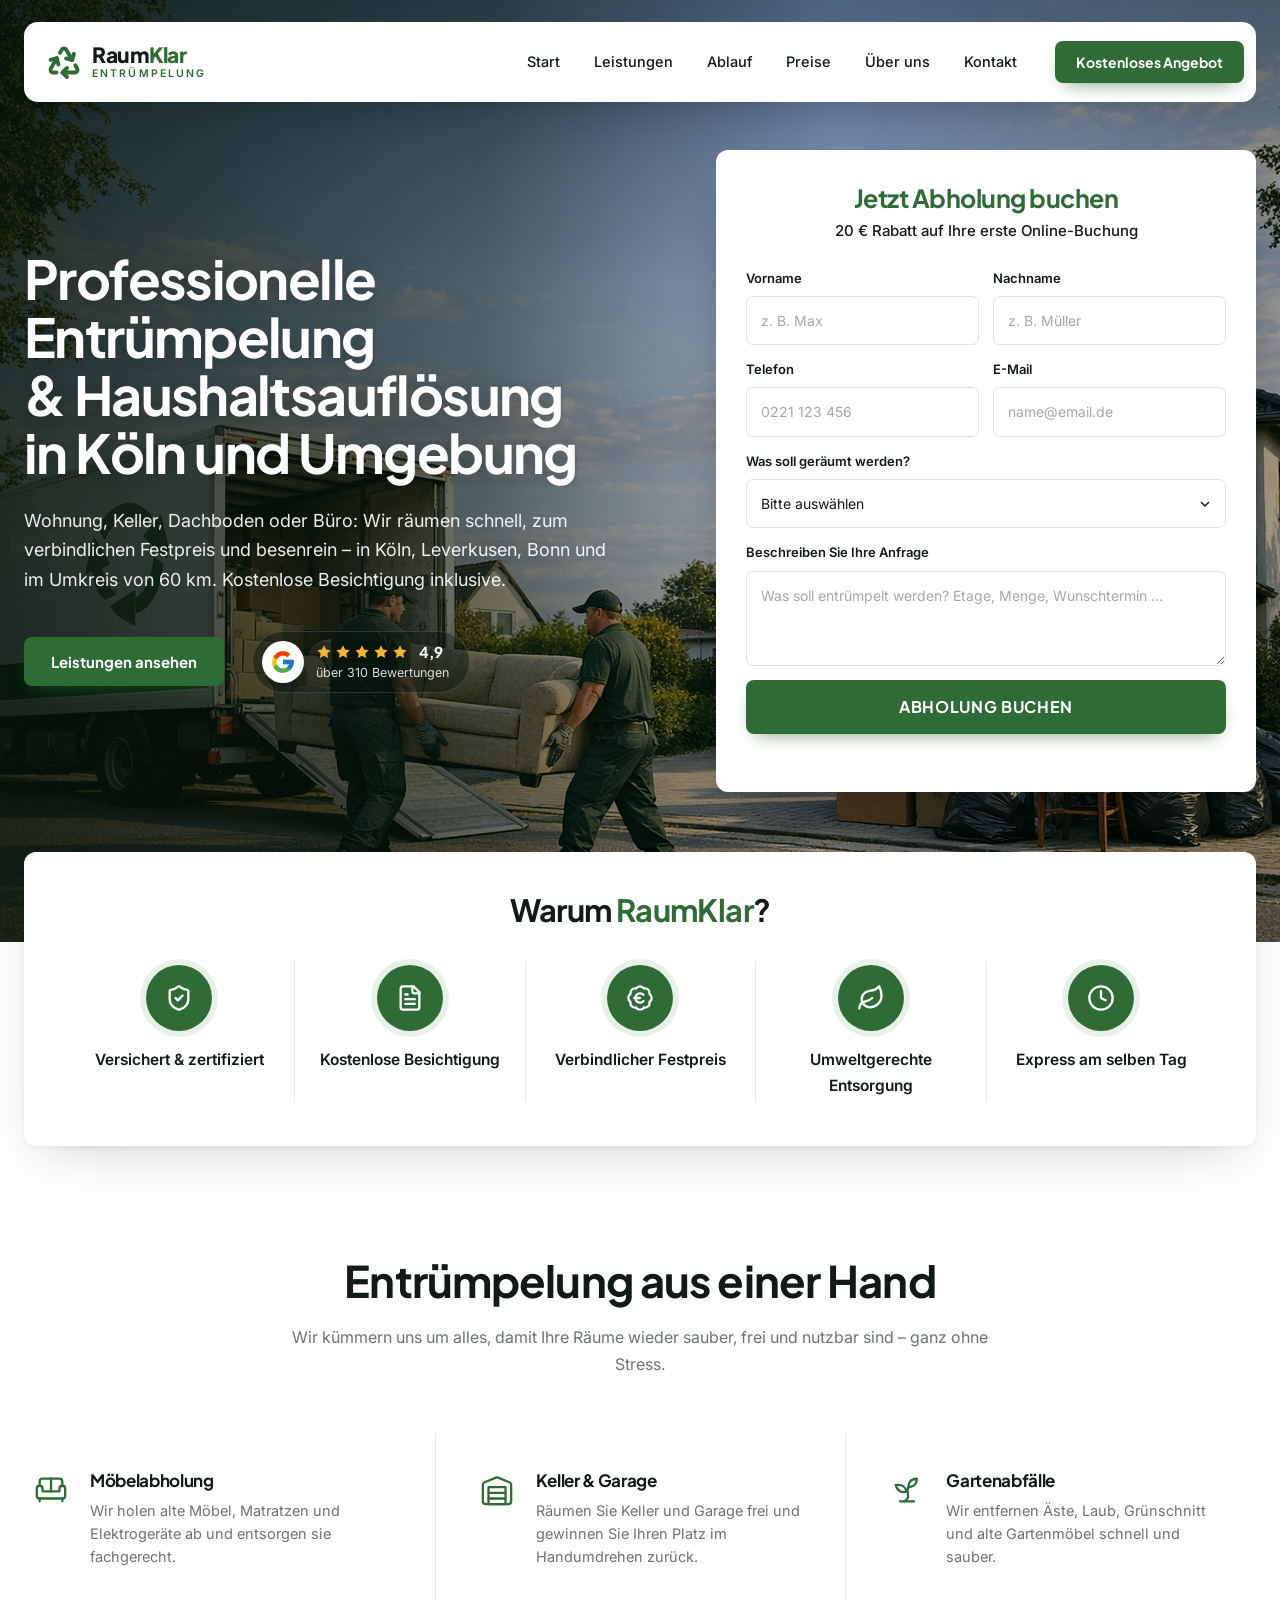
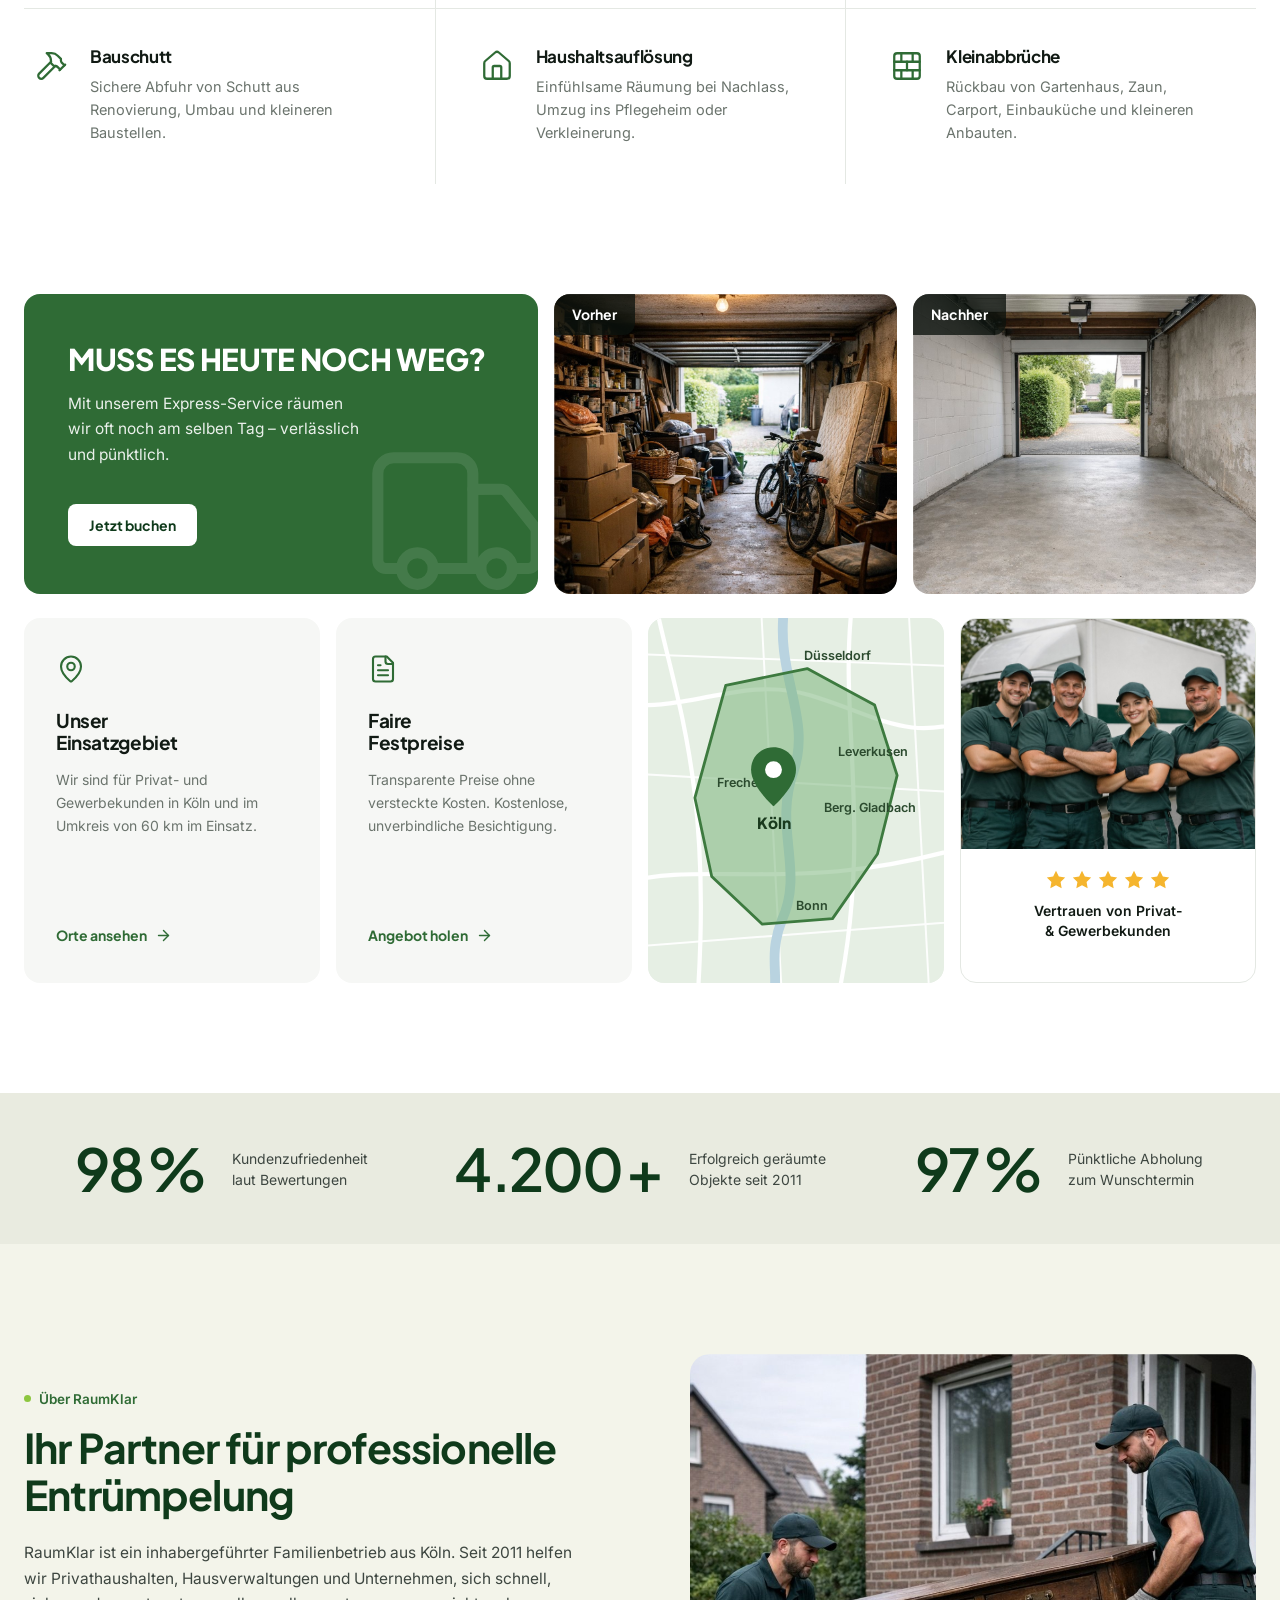
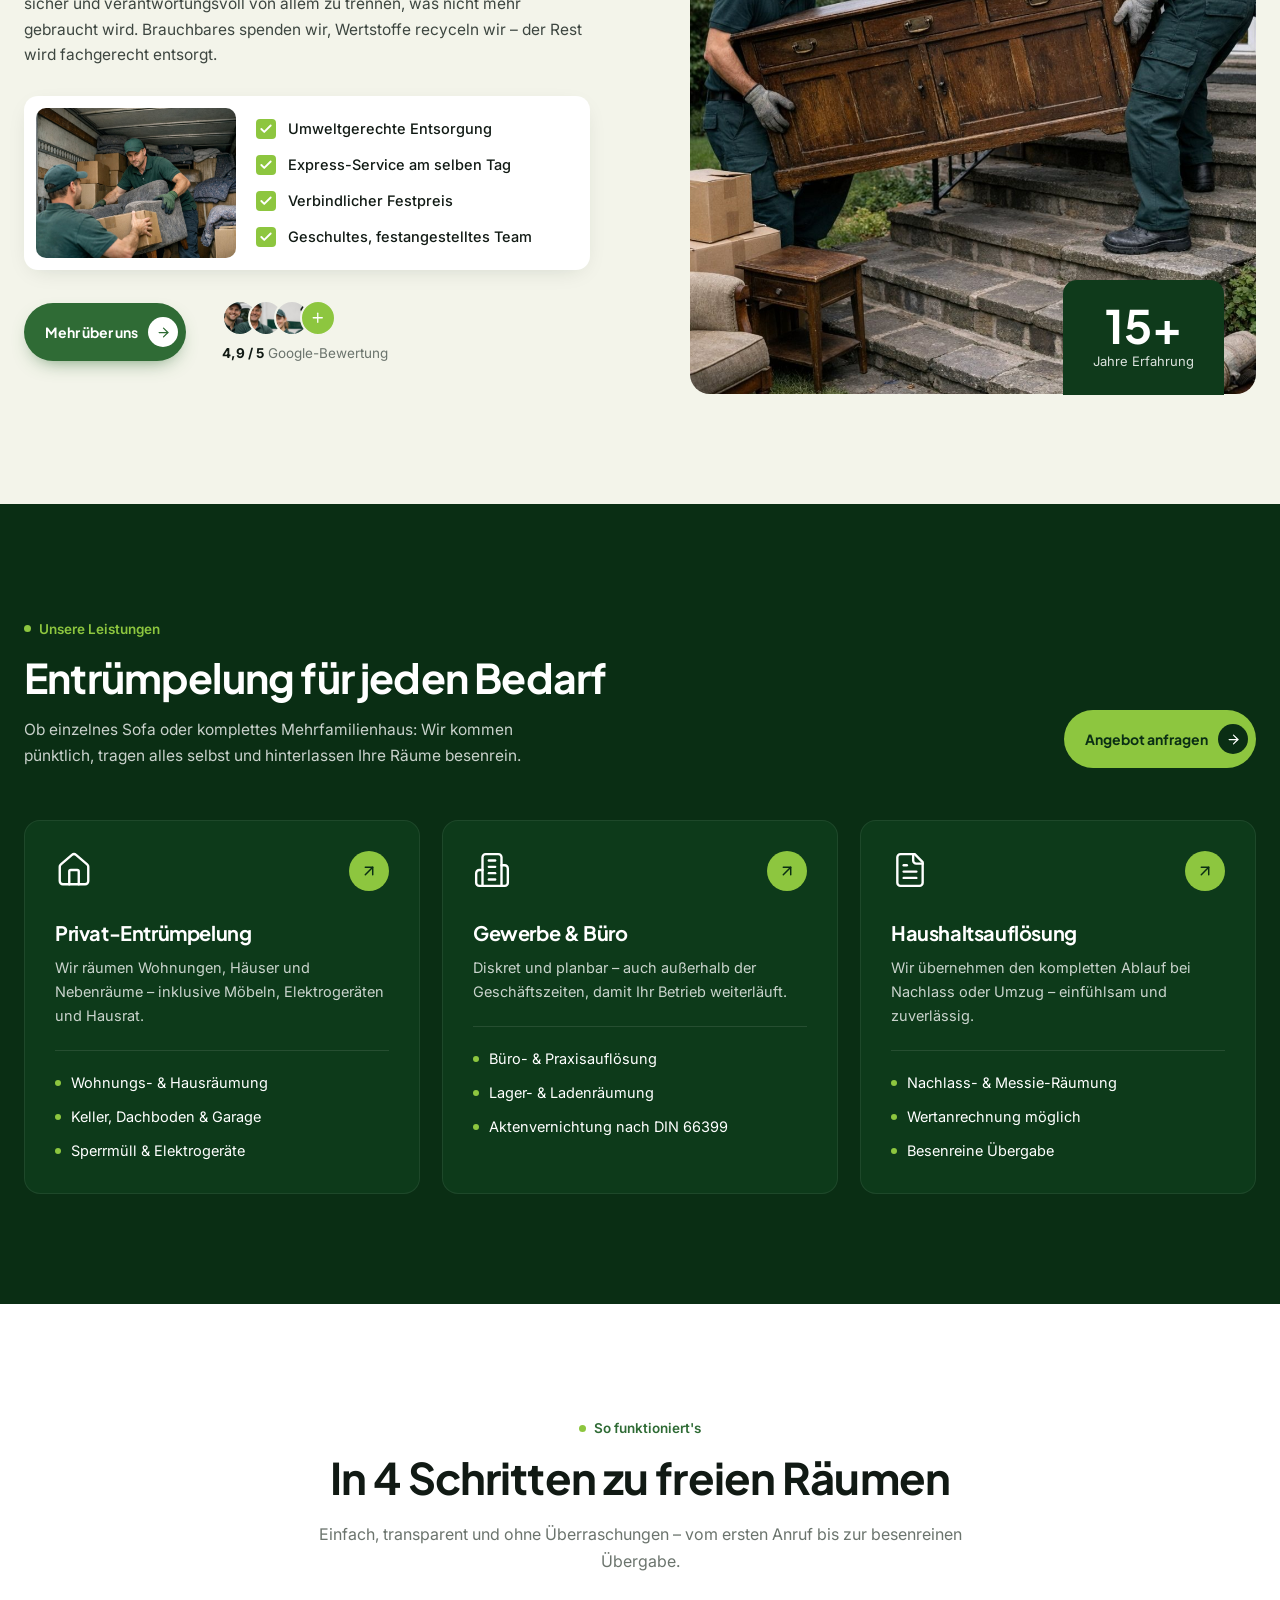
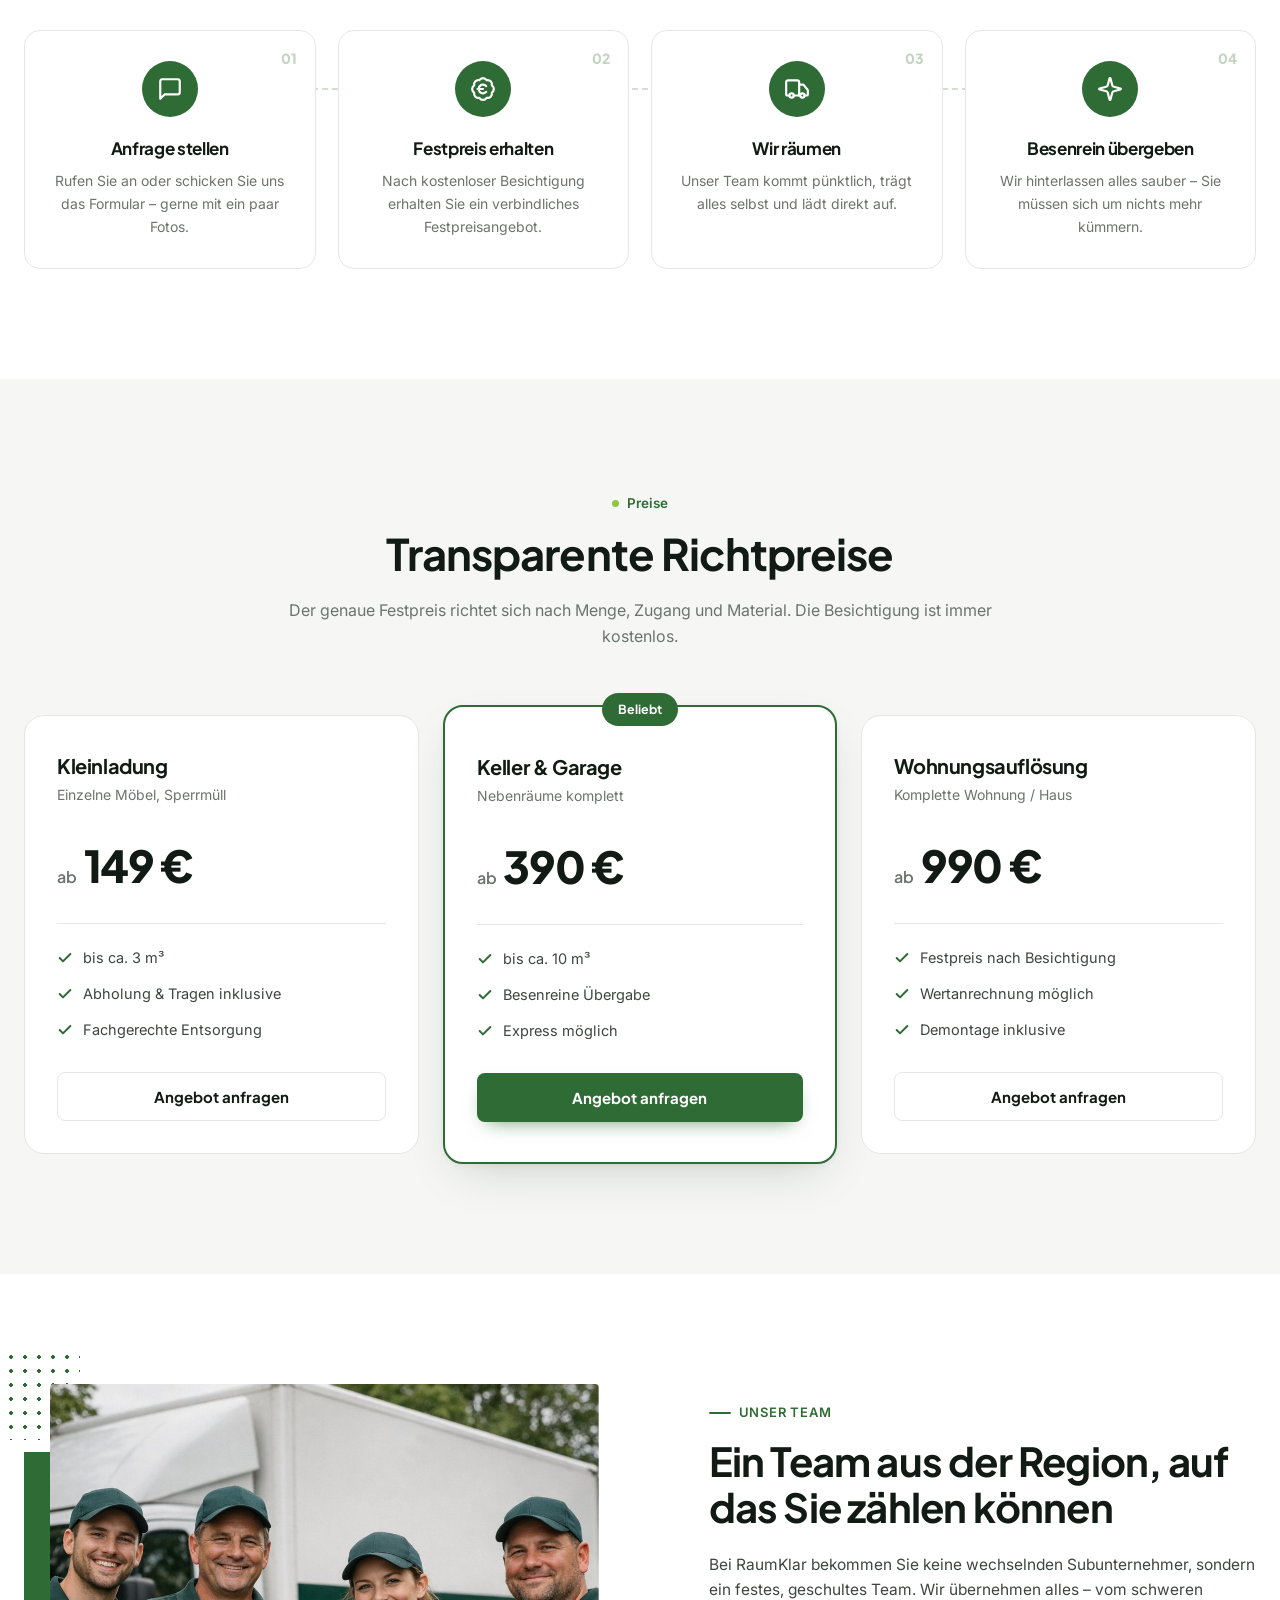
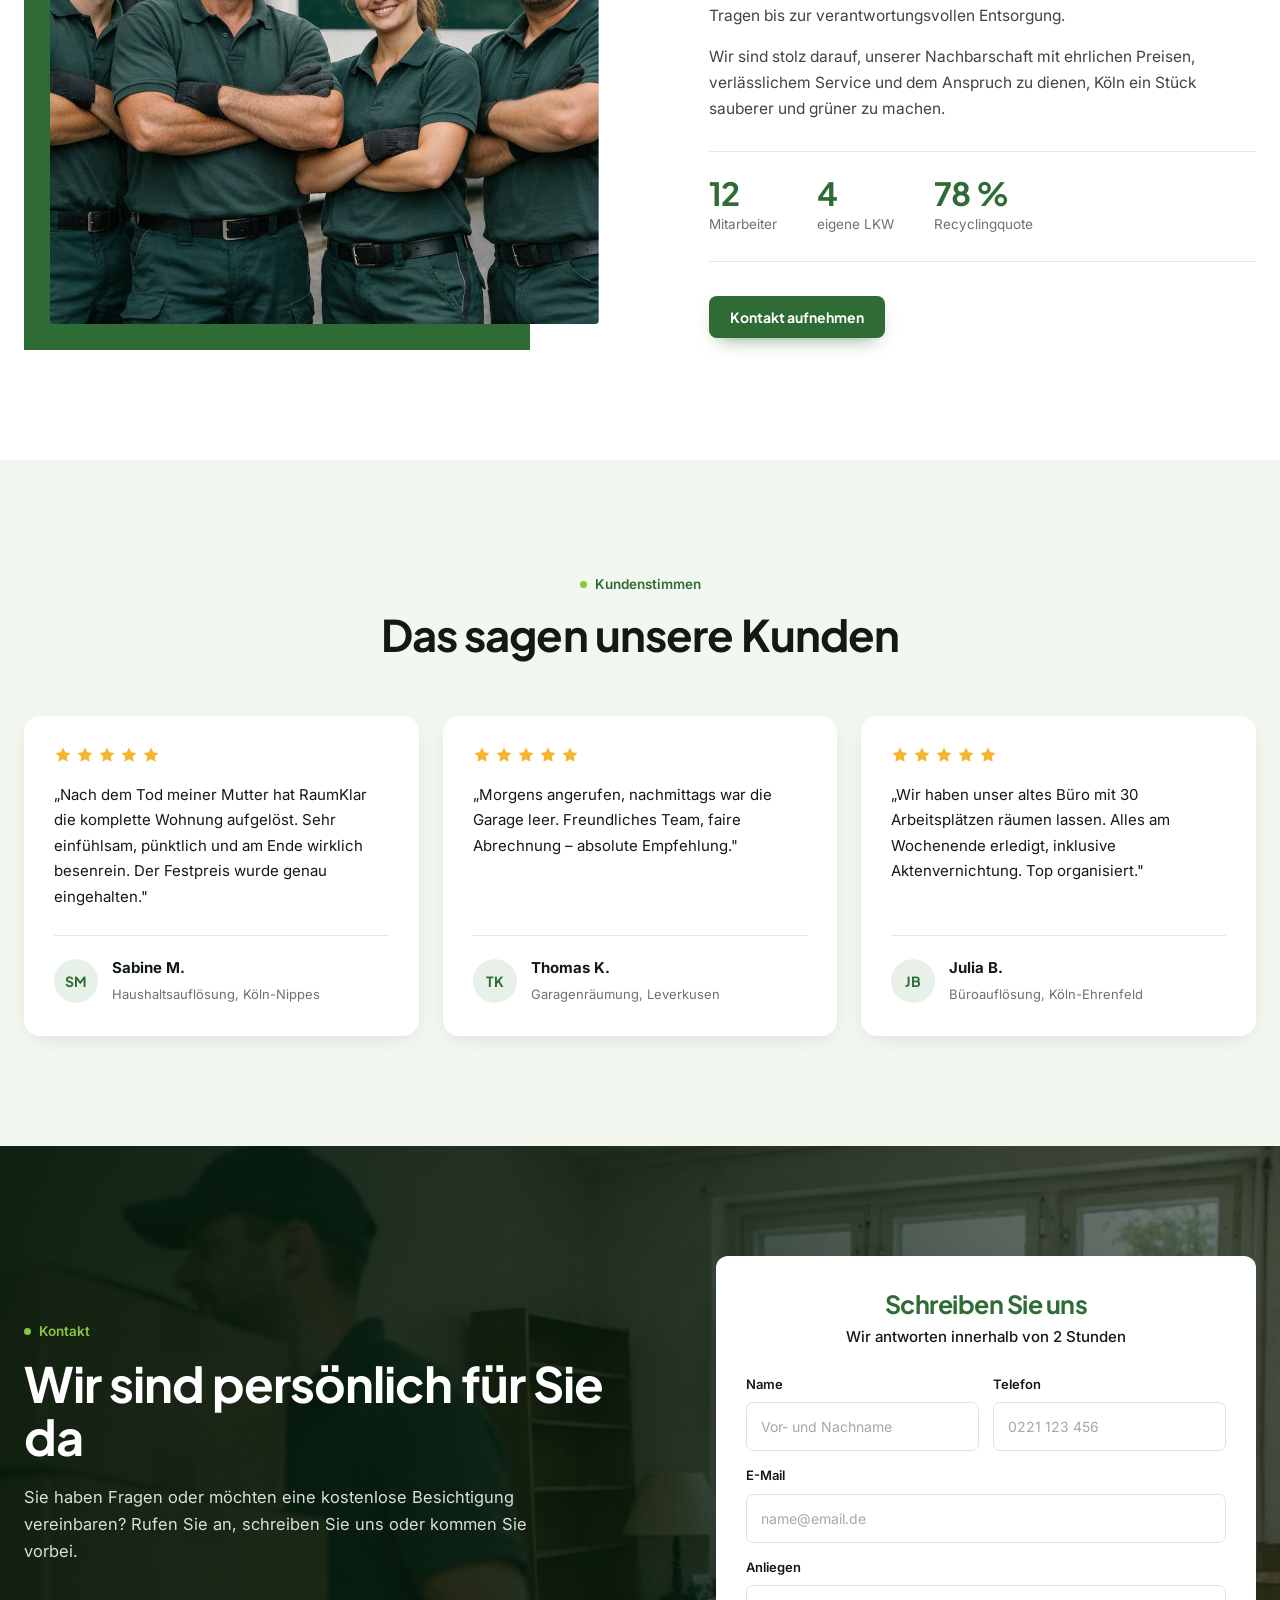
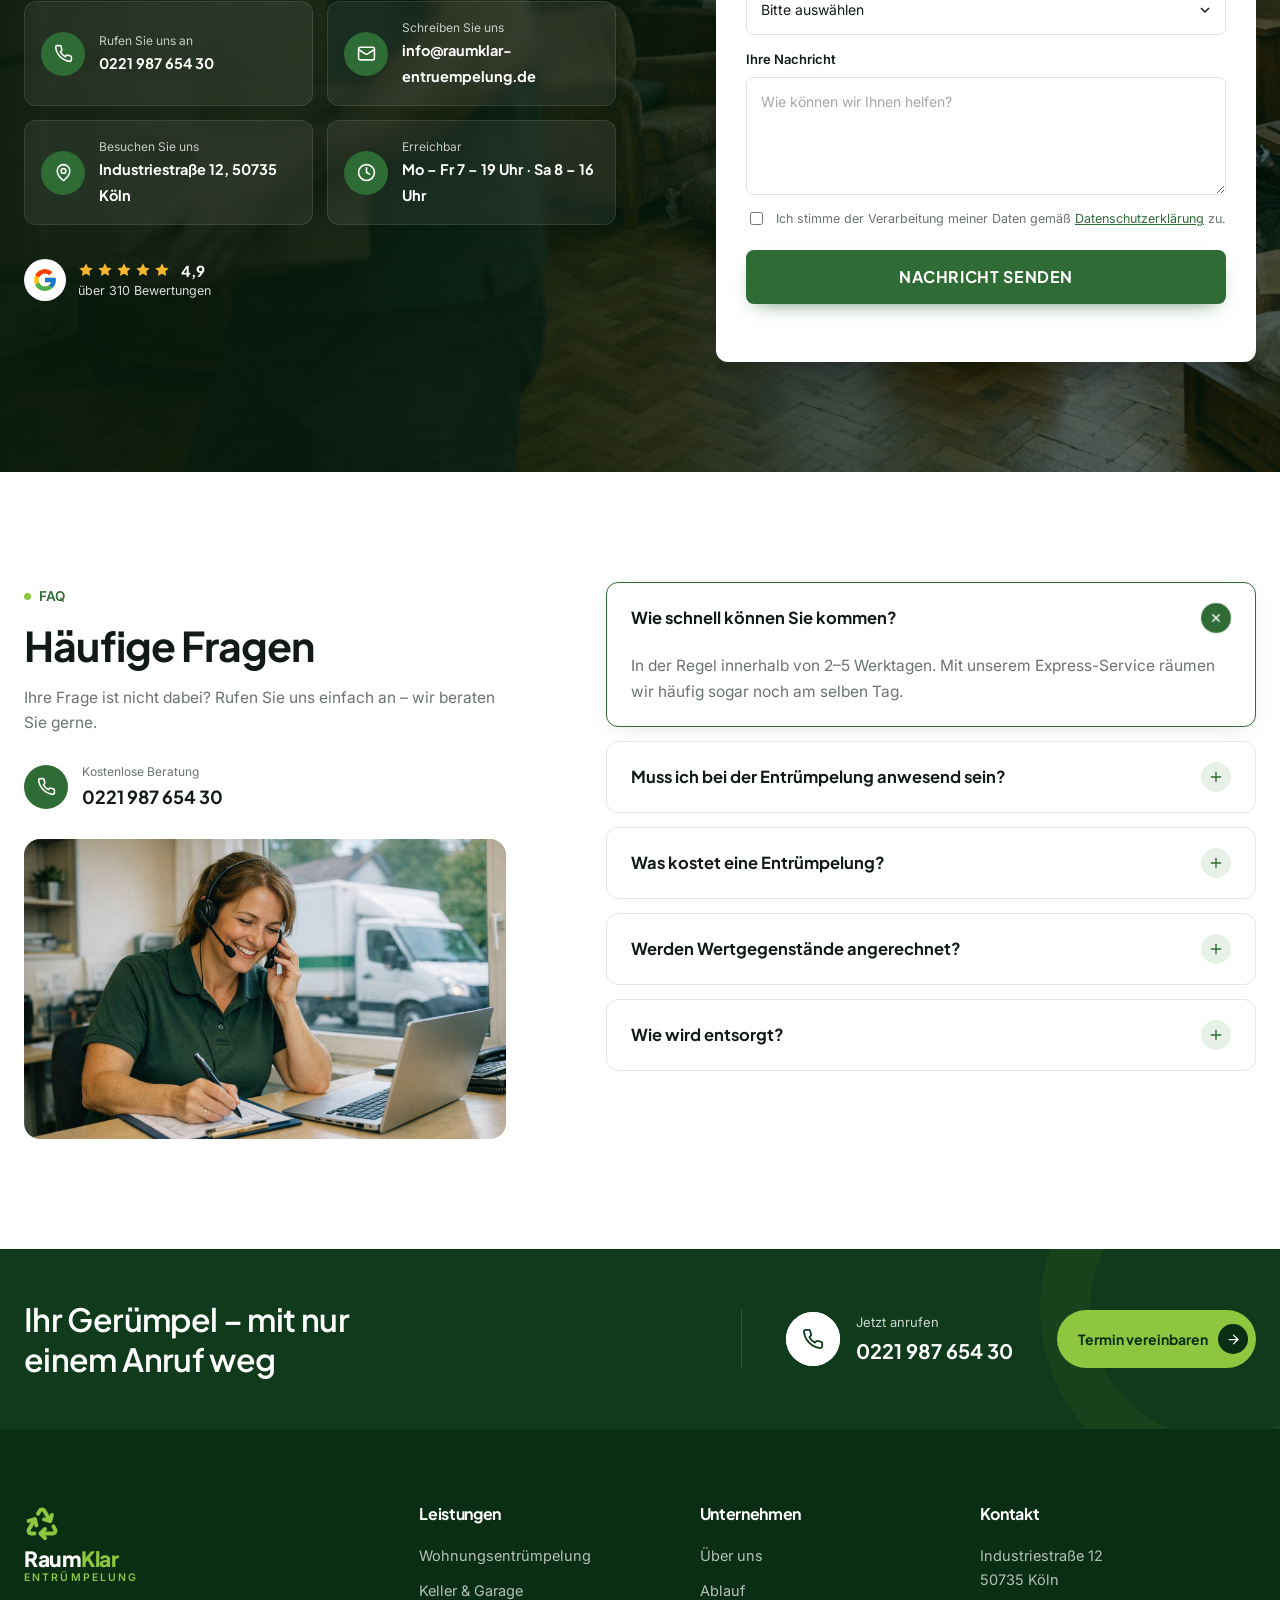
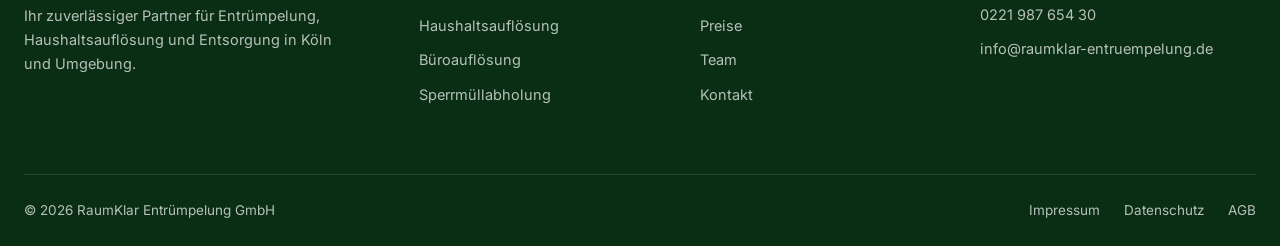
==== index.html @ 691edec4 "Add RaumKlar Entrümpelung landing page Static one-page site (HTML/CSS/JS) with hero booking form, se" ====
<!DOCTYPE html>
<html lang="de">
<head>
  <meta charset="UTF-8">
  <meta name="viewport" content="width=device-width, initial-scale=1">
  <title>Entrümpelung &amp; Haushaltsauflösung in Köln – Festpreis, Express &amp; besenrein | RaumKlar</title>
  <meta name="description" content="RaumKlar Entrümpelung: Haushaltsauflösung, Keller- und Garagenentrümpelung, Gewerbe- und Nachlassräumung in Köln und Umgebung. Festpreis, kostenlose Besichtigung, Express am selben Tag.">
  <link rel="preconnect" href="https://fonts.googleapis.com">
  <link rel="preconnect" href="https://fonts.gstatic.com" crossorigin>
  <link href="https://fonts.googleapis.com/css2?family=Plus+Jakarta+Sans:wght@500;600;700;800&family=Inter:wght@400;500;600&display=swap" rel="stylesheet">
  <link rel="stylesheet" href="assets/css/style.css">
  <link rel="icon" href="assets/img/favicon.svg" type="image/svg+xml">
</head>
<body>
<a href="#top" class="to-top" aria-label="Nach oben"><svg style="transform:rotate(-90deg)"><use href="#i-arrow"/></svg></a>

<!-- Icon-Sprite -->
<svg width="0" height="0" style="position:absolute" aria-hidden="true">
  <defs>
    <symbol id="i-arrow" viewBox="0 0 24 24"><path d="M5 12h14"/><path d="m12 5 7 7-7 7"/></symbol>
    <symbol id="i-truck" viewBox="0 0 24 24"><path d="M14 18V6a2 2 0 0 0-2-2H4a2 2 0 0 0-2 2v11a1 1 0 0 0 1 1h2"/><path d="M15 18H9"/><path d="M19 18h2a1 1 0 0 0 1-1v-3.65a1 1 0 0 0-.22-.624l-3.48-4.35A1 1 0 0 0 17.52 8H14"/><circle cx="17" cy="18" r="2"/><circle cx="7" cy="18" r="2"/></symbol>
    <symbol id="i-building" viewBox="0 0 24 24"><path d="M6 22V4a2 2 0 0 1 2-2h8a2 2 0 0 1 2 2v18Z"/><path d="M6 12H4a2 2 0 0 0-2 2v6a2 2 0 0 0 2 2h2"/><path d="M18 9h2a2 2 0 0 1 2 2v9a2 2 0 0 1-2 2h-2"/><path d="M10 6h4"/><path d="M10 10h4"/><path d="M10 14h4"/><path d="M10 18h4"/></symbol>
    <symbol id="i-leaf" viewBox="0 0 24 24"><path d="M11 20A7 7 0 0 1 9.8 6.1C15.5 5 17 4.48 19 2c1 2 2 4.18 2 8 0 5.5-4.78 10-10 10Z"/><path d="M2 21c0-3 1.85-5.36 5.08-6C9.5 14.52 12 13 13 12"/></symbol>
    <symbol id="i-sofa" viewBox="0 0 24 24"><path d="M20 9V6a2 2 0 0 0-2-2H6a2 2 0 0 0-2 2v3"/><path d="M2 16a2 2 0 0 0 2 2h16a2 2 0 0 0 2-2v-5a2 2 0 0 0-4 0v1.5a.5.5 0 0 1-.5.5h-11a.5.5 0 0 1-.5-.5V11a2 2 0 0 0-4 0z"/><path d="M4 18v2"/><path d="M20 18v2"/><path d="M12 4v9"/></symbol>
    <symbol id="i-garage" viewBox="0 0 24 24"><path d="M22 8.35V20a2 2 0 0 1-2 2H4a2 2 0 0 1-2-2V8.35A2 2 0 0 1 3.26 6.5l8-3.2a2 2 0 0 1 1.48 0l8 3.2A2 2 0 0 1 22 8.35Z"/><path d="M6 18h12"/><path d="M6 14h12"/><rect width="12" height="12" x="6" y="10"/></symbol>
    <symbol id="i-sprout" viewBox="0 0 24 24"><path d="M7 20h10"/><path d="M10 20c5.5-2.5.8-6.4 3-10"/><path d="M9.5 9.4c1.1.8 1.8 2.2 2.3 3.7-2 .4-3.5.4-4.8-.3-1.2-.6-2.3-1.9-3-4.2 2.8-.5 4.4 0 5.5.8z"/><path d="M14.1 6a7 7 0 0 0-1.1 4c1.9-.1 3.3-.6 4.3-1.4 1-1 1.6-2.3 1.7-4.6-2.7.1-4 1-4.9 2z"/></symbol>
    <symbol id="i-hammer" viewBox="0 0 24 24"><path d="m15 12-8.373 8.373a1 1 0 1 1-3-3L12 9"/><path d="m18 15 4-4"/><path d="m21.5 11.5-1.914-1.914A2 2 0 0 1 19 8.172V7l-2.26-2.26a6 6 0 0 0-4.202-1.756L9 2.96l.92.82A6.18 6.18 0 0 1 12 8.4V10l2 2h1.172a2 2 0 0 1 1.414.586L18.5 14.5"/></symbol>
    <symbol id="i-house" viewBox="0 0 24 24"><path d="M15 21v-8a1 1 0 0 0-1-1h-4a1 1 0 0 0-1 1v8"/><path d="M3 10a2 2 0 0 1 .709-1.528l7-5.999a2 2 0 0 1 2.582 0l7 5.999A2 2 0 0 1 21 10v9a2 2 0 0 1-2 2H5a2 2 0 0 1-2-2z"/></symbol>
    <symbol id="i-brick" viewBox="0 0 24 24"><rect width="18" height="18" x="3" y="3" rx="2"/><path d="M12 9v6"/><path d="M16 15v6"/><path d="M16 3v6"/><path d="M3 15h18"/><path d="M3 9h18"/><path d="M8 15v6"/><path d="M8 3v6"/></symbol>
    <symbol id="i-pin" viewBox="0 0 24 24"><path d="M20 10c0 4.993-5.539 10.193-7.399 11.799a1 1 0 0 1-1.202 0C9.539 20.193 4 14.993 4 10a8 8 0 0 1 16 0"/><circle cx="12" cy="10" r="3"/></symbol>
    <symbol id="i-file" viewBox="0 0 24 24"><path d="M15 2H6a2 2 0 0 0-2 2v16a2 2 0 0 0 2 2h12a2 2 0 0 0 2-2V7Z"/><path d="M14 2v4a2 2 0 0 0 2 2h4"/><path d="M10 9H8"/><path d="M16 13H8"/><path d="M16 17H8"/></symbol>
    <symbol id="i-check" viewBox="0 0 24 24"><path d="M20 6 9 17l-5-5"/></symbol>
    <symbol id="i-phone" viewBox="0 0 24 24"><path d="M22 16.92v3a2 2 0 0 1-2.18 2 19.79 19.79 0 0 1-8.63-3.07 19.5 19.5 0 0 1-6-6 19.79 19.79 0 0 1-3.07-8.67A2 2 0 0 1 4.11 2h3a2 2 0 0 1 2 1.72 12.84 12.84 0 0 0 .7 2.81 2 2 0 0 1-.45 2.11L8.09 9.91a16 16 0 0 0 6 6l1.27-1.27a2 2 0 0 1 2.11-.45 12.84 12.84 0 0 0 2.81.7A2 2 0 0 1 22 16.92z"/></symbol>
    <symbol id="i-mail" viewBox="0 0 24 24"><rect width="20" height="16" x="2" y="4" rx="2"/><path d="m22 7-8.97 5.7a1.94 1.94 0 0 1-2.06 0L2 7"/></symbol>
    <symbol id="i-clock" viewBox="0 0 24 24"><circle cx="12" cy="12" r="10"/><path d="M12 6v6l4 2"/></symbol>
    <symbol id="i-shield" viewBox="0 0 24 24"><path d="M20 13c0 5-3.5 7.5-7.66 8.95a1 1 0 0 1-.67-.01C7.5 20.5 4 18 4 13V6a1 1 0 0 1 1-1c2 0 4.5-1.2 6.24-2.72a1.17 1.17 0 0 1 1.52 0C14.51 3.81 17 5 19 5a1 1 0 0 1 1 1z"/><path d="m9 12 2 2 4-4"/></symbol>
    <symbol id="i-euro" viewBox="0 0 24 24"><path d="M3.85 8.62a4 4 0 0 1 4.78-4.77 4 4 0 0 1 6.74 0 4 4 0 0 1 4.78 4.78 4 4 0 0 1 0 6.74 4 4 0 0 1-4.77 4.78 4 4 0 0 1-6.75 0 4 4 0 0 1-4.78-4.77 4 4 0 0 1 0-6.76Z"/><path d="M7 12h5"/><path d="M15 9.4a4 4 0 1 0 0 5.2"/></symbol>
    <symbol id="i-calendar" viewBox="0 0 24 24"><path d="M8 2v4"/><path d="M16 2v4"/><rect width="18" height="18" x="3" y="4" rx="2"/><path d="M3 10h18"/><path d="m9 16 2 2 4-4"/></symbol>
    <symbol id="i-msg" viewBox="0 0 24 24"><path d="M21 15a2 2 0 0 1-2 2H7l-4 4V5a2 2 0 0 1 2-2h14a2 2 0 0 1 2 2z"/></symbol>
    <symbol id="i-sparkle" viewBox="0 0 24 24"><path d="M9.937 15.5A2 2 0 0 0 8.5 14.063l-6.135-1.582a.5.5 0 0 1 0-.962L8.5 9.936A2 2 0 0 0 9.937 8.5l1.582-6.135a.5.5 0 0 1 .963 0L14.063 8.5A2 2 0 0 0 15.5 9.937l6.135 1.581a.5.5 0 0 1 0 .964L15.5 14.063a2 2 0 0 0-1.437 1.437l-1.582 6.135a.5.5 0 0 1-.963 0z"/></symbol>
    <symbol id="i-recycle" viewBox="0 0 24 24"><path d="M7 19H4.815a1.83 1.83 0 0 1-1.57-.881 1.785 1.785 0 0 1-.004-1.784L7.196 9.5"/><path d="M11 19h8.203a1.83 1.83 0 0 0 1.556-.89 1.784 1.784 0 0 0 0-1.775l-1.226-2.12"/><path d="m14 16-3 3 3 3"/><path d="M8.293 13.596 7.196 9.5 3.1 10.598"/><path d="m9.344 5.811 1.093-1.892A1.83 1.83 0 0 1 11.985 3a1.784 1.784 0 0 1 1.546.888l3.943 6.843"/><path d="m13.378 9.633 4.096 1.098 1.097-4.096"/></symbol>
    <symbol id="i-star" viewBox="0 0 24 24"><polygon points="12 2 15.09 8.26 22 9.27 17 14.14 18.18 21.02 12 17.77 5.82 21.02 7 14.14 2 9.27 8.91 8.26 12 2"/></symbol>
    <symbol id="i-plus" viewBox="0 0 24 24"><path d="M5 12h14"/><path d="M12 5v14"/></symbol>
    <symbol id="i-menu" viewBox="0 0 24 24"><path d="M4 7h16"/><path d="M4 12h16"/><path d="M4 17h16"/></symbol>
    <symbol id="i-quote" viewBox="0 0 24 24"><path d="M3 21c3 0 7-1 7-8V5c0-1.25-.756-2.017-2-2H4c-1.25 0-2 .75-2 1.972V11c0 1.25.75 2 2 2 1 0 1 0 1 1v1c0 1-1 2-2 2s-1 .008-1 1.031V20c0 1 0 1 1 1z"/><path d="M15 21c3 0 7-1 7-8V5c0-1.25-.757-2.017-2-2h-4c-1.25 0-2 .75-2 1.972V11c0 1.25.75 2 2 2h.75c0 2.25.25 4-2.75 4v3c0 1 0 1 1 1z"/></symbol>
  </defs>
</svg>

<!-- ============ HEADER ============ -->
<header class="site-header" id="top">
  <div class="nav-shell">
    <a href="#top" class="logo" aria-label="RaumKlar Entrümpelung – Startseite">
      <svg class="logo-mark"><use href="#i-recycle"/></svg>
      <span class="logo-text"><strong>Raum<em>Klar</em></strong><small>Entrümpelung</small></span>
    </a>
    <nav class="main-nav" aria-label="Hauptnavigation">
      <a href="#top" class="active">Start</a>
      <a href="#leistungen">Leistungen</a>
      <a href="#ablauf">Ablauf</a>
      <a href="#preise">Preise</a>
      <a href="#ueber-uns">Über uns</a>
      <a href="#kontakt">Kontakt</a>
      <a href="#buchung" class="btn btn-primary nav-mobile-cta">Kostenloses Angebot</a>
    </nav>
    <a href="#buchung" class="btn btn-primary btn-sm nav-cta">Kostenloses Angebot</a>
    <button class="nav-toggle" aria-label="Menü öffnen" aria-expanded="false"><svg><use href="#i-menu"/></svg></button>
  </div>
</header>

<main>
<!-- ============ HERO ============ -->
<section class="hero">
  <div class="hero-bg" role="img" aria-label="Mitarbeiter tragen ein Sofa in den LKW"></div>
  <div class="container hero-grid">
    <div class="hero-content">
      <h1>Professionelle Entrümpelung<br>&amp; Haushaltsauflösung<br>in Köln und Umgebung</h1>
      <p>Wohnung, Keller, Dachboden oder Büro: Wir räumen schnell, zum verbindlichen Festpreis und besenrein – in Köln, Leverkusen, Bonn und im Umkreis von 60&nbsp;km. Kostenlose Besichtigung inklusive.</p>
      <div class="hero-actions">
        <a href="#leistungen" class="btn btn-primary">Leistungen ansehen</a>
        <div class="g-rating">
          <span class="g-logo" aria-hidden="true"><svg viewBox="0 0 48 48"><path fill="#FFC107" d="M43.6 20.1H42V20H24v8h11.3C33.7 32.7 29.2 36 24 36c-6.6 0-12-5.4-12-12s5.4-12 12-12c3.1 0 5.8 1.2 7.9 3.1l5.7-5.7C34 6.1 29.3 4 24 4 13 4 4 13 4 24s9 20 20 20 20-9 20-20c0-1.3-.1-2.6-.4-3.9z"/><path fill="#FF3D00" d="m6.3 14.7 6.6 4.8C14.7 15.1 19 12 24 12c3.1 0 5.8 1.2 7.9 3.1l5.7-5.7C34 6.1 29.3 4 24 4 16.3 4 9.7 8.3 6.3 14.7z"/><path fill="#4CAF50" d="M24 44c5.2 0 9.9-2 13.4-5.2l-6.2-5.2C29.2 35.1 26.7 36 24 36c-5.2 0-9.6-3.3-11.3-8l-6.5 5C9.5 39.6 16.2 44 24 44z"/><path fill="#1976D2" d="M43.6 20.1H42V20H24v8h11.3c-.8 2.2-2.2 4.2-4.1 5.6l6.2 5.2C37 39.2 44 34 44 24c0-1.3-.1-2.6-.4-3.9z"/></svg></span>
          <div><div class="stars sm"><svg><use href="#i-star"/></svg><svg><use href="#i-star"/></svg><svg><use href="#i-star"/></svg><svg><use href="#i-star"/></svg><svg><use href="#i-star"/></svg><b>4,9</b></div><small>über 310 Bewertungen</small></div>
        </div>
      </div>
    </div>

    <form class="booking" id="buchung" novalidate>
      <h3>Jetzt Abholung buchen</h3>
      <p class="booking-sub">20 € Rabatt auf Ihre erste Online-Buchung</p>
      <div class="f-row">
        <label>Vorname<input type="text" name="vorname" placeholder="z. B. Max" required></label>
        <label>Nachname<input type="text" name="nachname" placeholder="z. B. Müller" required></label>
      </div>
      <div class="f-row">
        <label>Telefon<input type="tel" name="telefon" placeholder="0221 123 456" required></label>
        <label>E-Mail<input type="email" name="email" placeholder="name@email.de" required></label>
      </div>
      <label>Was soll geräumt werden?
        <select name="art" required>
          <option value="" disabled selected>Bitte auswählen</option>
          <option>Wohnung / Haus</option>
          <option>Keller / Dachboden</option>
          <option>Garage / Garten</option>
          <option>Haushaltsauflösung / Nachlass</option>
          <option>Büro / Gewerbe</option>
          <option>Einzelne Möbel / Sperrmüll</option>
        </select>
      </label>
      <label>Beschreiben Sie Ihre Anfrage<textarea name="nachricht" rows="3" placeholder="Was soll entrümpelt werden? Etage, Menge, Wunschtermin …"></textarea></label>
      <button type="submit" class="btn btn-primary btn-block btn-lg">Abholung buchen</button>
      <p class="form-msg" role="status" aria-live="polite"></p>
    </form>
  </div>
</section>

<!-- Warum RaumKlar -->
<section class="why-wrap">
  <div class="container">
    <div class="why">
      <h2>Warum <span>RaumKlar</span>?</h2>
      <div class="why-grid">
        <div class="why-item"><span class="why-icon"><svg><use href="#i-shield"/></svg></span><p>Versichert &amp; zertifiziert</p></div>
        <div class="why-item"><span class="why-icon"><svg><use href="#i-file"/></svg></span><p>Kostenlose Besichtigung</p></div>
        <div class="why-item"><span class="why-icon"><svg><use href="#i-euro"/></svg></span><p>Verbindlicher Festpreis</p></div>
        <div class="why-item"><span class="why-icon"><svg><use href="#i-leaf"/></svg></span><p>Umweltgerechte Entsorgung</p></div>
        <div class="why-item"><span class="why-icon"><svg><use href="#i-clock"/></svg></span><p>Express am selben Tag</p></div>
      </div>
    </div>
  </div>
</section>

<!-- ============ LÖSUNGEN ============ -->
<section class="section solutions" id="leistungen">
  <div class="container narrow">
    <div class="section-head center reveal">
      <h2>Entrümpelung aus einer Hand</h2>
      <p>Wir kümmern uns um alles, damit Ihre Räume wieder sauber, frei und nutzbar sind – ganz ohne Stress.</p>
    </div>
    <div class="sol-grid">
      <div class="sol reveal"><svg class="sol-icon"><use href="#i-sofa"/></svg><div><h4>Möbelabholung</h4><p>Wir holen alte Möbel, Matratzen und Elektrogeräte ab und entsorgen sie fachgerecht.</p></div></div>
      <div class="sol reveal"><svg class="sol-icon"><use href="#i-garage"/></svg><div><h4>Keller &amp; Garage</h4><p>Räumen Sie Keller und Garage frei und gewinnen Sie Ihren Platz im Handumdrehen zurück.</p></div></div>
      <div class="sol reveal"><svg class="sol-icon"><use href="#i-sprout"/></svg><div><h4>Gartenabfälle</h4><p>Wir entfernen Äste, Laub, Grünschnitt und alte Gartenmöbel schnell und sauber.</p></div></div>
      <div class="sol reveal"><svg class="sol-icon"><use href="#i-hammer"/></svg><div><h4>Bauschutt</h4><p>Sichere Abfuhr von Schutt aus Renovierung, Umbau und kleineren Baustellen.</p></div></div>
      <div class="sol reveal"><svg class="sol-icon"><use href="#i-house"/></svg><div><h4>Haushaltsauflösung</h4><p>Einfühlsame Räumung bei Nachlass, Umzug ins Pflegeheim oder Verkleinerung.</p></div></div>
      <div class="sol reveal"><svg class="sol-icon"><use href="#i-brick"/></svg><div><h4>Kleinabbrüche</h4><p>Rückbau von Gartenhaus, Zaun, Carport, Einbauküche und kleineren Anbauten.</p></div></div>
    </div>
  </div>
</section>

<!-- ============ CTA + VORHER/NACHHER ============ -->
<section class="cta-row">
  <div class="container narrow">
    <div class="cta-grid">
      <div class="cta-card reveal" data-anim="left">
        <h3>Muss es heute noch weg?</h3>
        <p>Mit unserem Express-Service räumen wir oft noch am selben Tag – verlässlich und pünktlich.</p>
        <a href="#buchung" class="btn btn-white btn-sm">Jetzt buchen</a>
        <svg class="cta-truck" aria-hidden="true"><use href="#i-truck"/></svg>
      </div>
      <figure class="ba reveal img-reveal"><img src="assets/img/before.jpg" alt="Vollgestellte Garage vor der Entrümpelung" loading="lazy"><figcaption>Vorher</figcaption></figure>
      <figure class="ba reveal img-reveal"><img src="assets/img/after.jpg" alt="Leere, besenreine Garage nach der Entrümpelung" loading="lazy"><figcaption>Nachher</figcaption></figure>
    </div>

    <div class="info-grid">
      <div class="info-card reveal">
        <svg class="info-icon"><use href="#i-pin"/></svg>
        <h4>Unser <br class="br-desk">Einsatzgebiet</h4>
        <p>Wir sind für Privat- und Gewerbekunden in Köln und im Umkreis von 60&nbsp;km im Einsatz.</p>
        <a href="#einsatzgebiet" class="link-arrow sm">Orte ansehen <svg><use href="#i-arrow"/></svg></a>
      </div>
      <div class="info-card reveal">
        <svg class="info-icon"><use href="#i-file"/></svg>
        <h4>Faire <br class="br-desk">Festpreise</h4>
        <p>Transparente Preise ohne versteckte Kosten. Kostenlose, unverbindliche Besichtigung.</p>
        <a href="#preise" class="link-arrow sm">Angebot holen <svg><use href="#i-arrow"/></svg></a>
      </div>
      <div class="info-card map-card reveal" data-anim="zoom" id="einsatzgebiet">
        <svg viewBox="0 0 240 260" preserveAspectRatio="xMidYMid slice" class="map-svg" role="img" aria-label="Karte des Einsatzgebiets rund um Köln">
          <rect width="240" height="260" fill="#e6efe4"/>
          <g stroke="#fff" stroke-width="3" fill="none" stroke-linecap="round">
            <path d="M-10 60 C40 70 80 40 130 55 S200 90 250 70"/>
            <path d="M20 -10 C35 60 60 120 50 270"/>
            <path d="M-10 190 C60 170 120 200 250 160"/>
            <path d="M160 -10 C150 70 175 150 150 270"/>
          </g>
          <g stroke="#fff" stroke-width="1.4" fill="none" opacity=".9">
            <path d="M-10 110 L250 125"/><path d="M95 -10 L110 270"/><path d="M-10 235 L250 215"/><path d="M200 -10 L215 270"/><path d="M-10 25 L250 35"/>
          </g>
          <path d="M112 -10 C104 40 132 70 118 110 C104 150 126 180 110 215 C100 240 108 255 104 270" stroke="#b9d3e0" stroke-width="7" fill="none"/>
          <path d="M70 48 L128 36 L176 62 L192 112 L178 168 L146 214 L96 218 L60 184 L48 128 Z" fill="#7fb77e" fill-opacity=".55" stroke="#3d7a3f" stroke-width="2" stroke-linejoin="round"/>
          <g font-family="Inter, sans-serif" font-size="9" font-weight="600" fill="#2b4a2e">
            <text x="126" y="30">Düsseldorf</text><text x="150" y="98">Leverkusen</text><text x="140" y="138">Berg. Gladbach</text><text x="64" y="120">Frechen</text><text x="120" y="208">Bonn</text>
          </g>
          <circle class="map-pulse" cx="104" cy="108" r="10" fill="#2f6b35"/>
          <g class="map-pin" transform="translate(104 118)">
            <path d="M0 -26c-9 0-16 7-16 16 0 12 16 26 16 26s16-14 16-26c0-9-7-16-16-16z" fill="#2f6b35"/>
            <circle cy="-10" r="6" fill="#fff"/>
          </g>
          <text x="104" y="150" text-anchor="middle" font-family="Plus Jakarta Sans, sans-serif" font-size="11" font-weight="800" fill="#1a3a1d">Köln</text>
        </svg>
      </div>
      <div class="info-card team-card reveal">
        <img src="assets/img/team.jpg" alt="Das RaumKlar-Team vor dem Firmen-LKW" loading="lazy">
        <div class="team-card-foot">
          <div class="stars"><svg><use href="#i-star"/></svg><svg><use href="#i-star"/></svg><svg><use href="#i-star"/></svg><svg><use href="#i-star"/></svg><svg><use href="#i-star"/></svg></div>
          <p>Vertrauen von Privat-<br>&amp; Gewerbekunden</p>
        </div>
      </div>
    </div>
  </div>
</section>

<!-- ============ ZAHLEN ============ -->
<section class="stats">
  <div class="container">
    <div class="stats-grid">
      <div class="stat reveal"><strong data-count="98">0</strong><span>%</span><p>Kundenzufriedenheit<br>laut Bewertungen</p></div>
      <div class="stat reveal"><strong data-count="4200">0</strong><span>+</span><p>Erfolgreich geräumte<br>Objekte seit 2011</p></div>
      <div class="stat reveal"><strong data-count="97">0</strong><span>%</span><p>Pünktliche Abholung<br>zum Wunschtermin</p></div>
    </div>
  </div>
</section>

<!-- ============ ÜBER UNS ============ -->
<section class="section about" id="ueber-uns">
  <div class="container">
    <div class="about-grid">
      <div class="about-text reveal" data-anim="left">
        <span class="eyebrow">Über RaumKlar</span>
        <h2>Ihr Partner für professionelle Entrümpelung</h2>
        <p>RaumKlar ist ein inhabergeführter Familienbetrieb aus Köln. Seit 2011 helfen wir Privathaushalten, Hausverwaltungen und Unternehmen, sich schnell, sicher und verantwortungsvoll von allem zu trennen, was nicht mehr gebraucht wird. Brauchbares spenden wir, Wertstoffe recyceln wir – der Rest wird fachgerecht entsorgt.</p>
        <div class="about-box">
          <img src="assets/img/loading.jpg" alt="Mitarbeiter beladen den LKW mit Möbeln" loading="lazy">
          <ul class="checklist">
            <li><svg><use href="#i-check"/></svg>Umweltgerechte Entsorgung</li>
            <li><svg><use href="#i-check"/></svg>Express-Service am selben Tag</li>
            <li><svg><use href="#i-check"/></svg>Verbindlicher Festpreis</li>
            <li><svg><use href="#i-check"/></svg>Geschultes, festangestelltes Team</li>
          </ul>
        </div>
        <div class="about-foot">
          <a href="#team" class="btn btn-primary btn-sm btn-icon">Mehr über uns <span class="bi"><svg><use href="#i-arrow"/></svg></span></a>
          <div class="rating-mini">
            <div class="avatars"><span style="background-image:url('assets/img/team.jpg');background-position:22% 30%"></span><span style="background-image:url('assets/img/team.jpg');background-position:45% 30%"></span><span style="background-image:url('assets/img/team.jpg');background-position:70% 30%"></span><span class="plus"><svg><use href="#i-plus"/></svg></span></div>
            <p><strong>4,9 / 5</strong> Google-Bewertung</p>
          </div>
        </div>
      </div>
      <div class="about-media reveal img-reveal" data-anim="right">
        <img src="assets/img/about.jpg" alt="Zwei Mitarbeiter tragen eine Kommode aus einem Haus" loading="lazy">
        <div class="exp-badge"><strong>15+</strong><span>Jahre Erfahrung</span></div>
      </div>
    </div>
  </div>
</section>

<!-- ============ LEISTUNGEN DETAIL (dunkel) ============ -->
<section class="section services-dark" id="leistungen-detail">
  <div class="container">
    <div class="sd-head reveal">
      <div>
        <span class="eyebrow light">Unsere Leistungen</span>
        <h2>Entrümpelung für jeden Bedarf</h2>
        <p>Ob einzelnes Sofa oder komplettes Mehrfamilienhaus: Wir kommen pünktlich, tragen alles selbst und hinterlassen Ihre Räume besenrein.</p>
      </div>
      <a href="#kontakt" class="btn btn-lime btn-sm btn-icon">Angebot anfragen <span class="bi"><svg><use href="#i-arrow"/></svg></span></a>
    </div>
    <div class="sd-grid">
      <article class="sd-card reveal">
        <div class="sd-top"><svg class="sd-icon"><use href="#i-house"/></svg><a href="#kontakt" class="sd-go" aria-label="Privat-Entrümpelung anfragen"><svg><use href="#i-arrow"/></svg></a></div>
        <h3>Privat-Entrümpelung</h3>
        <p>Wir räumen Wohnungen, Häuser und Nebenräume – inklusive Möbeln, Elektrogeräten und Hausrat.</p>
        <ul><li>Wohnungs- &amp; Hausräumung</li><li>Keller, Dachboden &amp; Garage</li><li>Sperrmüll &amp; Elektrogeräte</li></ul>
      </article>
      <article class="sd-card reveal">
        <div class="sd-top"><svg class="sd-icon"><use href="#i-building"/></svg><a href="#kontakt" class="sd-go" aria-label="Gewerbe-Entrümpelung anfragen"><svg><use href="#i-arrow"/></svg></a></div>
        <h3>Gewerbe &amp; Büro</h3>
        <p>Diskret und planbar – auch außerhalb der Geschäftszeiten, damit Ihr Betrieb weiterläuft.</p>
        <ul><li>Büro- &amp; Praxisauflösung</li><li>Lager- &amp; Ladenräumung</li><li>Aktenvernichtung nach DIN 66399</li></ul>
      </article>
      <article class="sd-card reveal">
        <div class="sd-top"><svg class="sd-icon"><use href="#i-file"/></svg><a href="#kontakt" class="sd-go" aria-label="Haushaltsauflösung anfragen"><svg><use href="#i-arrow"/></svg></a></div>
        <h3>Haushaltsauflösung</h3>
        <p>Wir übernehmen den kompletten Ablauf bei Nachlass oder Umzug – einfühlsam und zuverlässig.</p>
        <ul><li>Nachlass- &amp; Messie-Räumung</li><li>Wertanrechnung möglich</li><li>Besenreine Übergabe</li></ul>
      </article>
    </div>
  </div>
</section>

<!-- ============ ABLAUF ============ -->
<section class="section process" id="ablauf">
  <div class="container narrow">
    <div class="section-head center reveal">
      <span class="eyebrow">So funktioniert's</span>
      <h2>In 4 Schritten zu freien Räumen</h2>
      <p>Einfach, transparent und ohne Überraschungen – vom ersten Anruf bis zur besenreinen Übergabe.</p>
    </div>
    <div class="steps reveal-line">
      <div class="step reveal"><span class="step-no">01</span><span class="icon-circle"><svg><use href="#i-msg"/></svg></span><h4>Anfrage stellen</h4><p>Rufen Sie an oder schicken Sie uns das Formular – gerne mit ein paar Fotos.</p></div>
      <div class="step reveal"><span class="step-no">02</span><span class="icon-circle"><svg><use href="#i-euro"/></svg></span><h4>Festpreis erhalten</h4><p>Nach kostenloser Besichtigung erhalten Sie ein verbindliches Festpreisangebot.</p></div>
      <div class="step reveal"><span class="step-no">03</span><span class="icon-circle"><svg><use href="#i-truck"/></svg></span><h4>Wir räumen</h4><p>Unser Team kommt pünktlich, trägt alles selbst und lädt direkt auf.</p></div>
      <div class="step reveal"><span class="step-no">04</span><span class="icon-circle"><svg><use href="#i-sparkle"/></svg></span><h4>Besenrein übergeben</h4><p>Wir hinterlassen alles sauber – Sie müssen sich um nichts mehr kümmern.</p></div>
    </div>
  </div>
</section>


<!-- ============ PREISE ============ -->
<section class="section pricing" id="preise">
  <div class="container narrow">
    <div class="section-head center reveal">
      <span class="eyebrow">Preise</span>
      <h2>Transparente Richtpreise</h2>
      <p>Der genaue Festpreis richtet sich nach Menge, Zugang und Material. Die Besichtigung ist immer kostenlos.</p>
    </div>
    <div class="price-grid">
      <div class="price reveal">
        <h4>Kleinladung</h4>
        <p class="price-sub">Einzelne Möbel, Sperrmüll</p>
        <div class="price-val"><small>ab</small> 149 €</div>
        <ul><li><svg><use href="#i-check"/></svg>bis ca. 3 m³</li><li><svg><use href="#i-check"/></svg>Abholung &amp; Tragen inklusive</li><li><svg><use href="#i-check"/></svg>Fachgerechte Entsorgung</li></ul>
        <a href="#kontakt" class="btn btn-outline btn-block">Angebot anfragen</a>
      </div>
      <div class="price featured reveal">
        <span class="price-tag">Beliebt</span>
        <h4>Keller &amp; Garage</h4>
        <p class="price-sub">Nebenräume komplett</p>
        <div class="price-val"><small>ab</small> 390 €</div>
        <ul><li><svg><use href="#i-check"/></svg>bis ca. 10 m³</li><li><svg><use href="#i-check"/></svg>Besenreine Übergabe</li><li><svg><use href="#i-check"/></svg>Express möglich</li></ul>
        <a href="#kontakt" class="btn btn-primary btn-block">Angebot anfragen</a>
      </div>
      <div class="price reveal">
        <h4>Wohnungsauflösung</h4>
        <p class="price-sub">Komplette Wohnung / Haus</p>
        <div class="price-val"><small>ab</small> 990 €</div>
        <ul><li><svg><use href="#i-check"/></svg>Festpreis nach Besichtigung</li><li><svg><use href="#i-check"/></svg>Wertanrechnung möglich</li><li><svg><use href="#i-check"/></svg>Demontage inklusive</li></ul>
        <a href="#kontakt" class="btn btn-outline btn-block">Angebot anfragen</a>
      </div>
    </div>
  </div>
</section>

<!-- ============ TEAM ============ -->
<section class="section team" id="team">
  <div class="container">
    <div class="team-grid">
      <div class="team-media reveal img-reveal" data-anim="left">
        <span class="deco-dots tl"></span>
        <div class="team-frame"><img src="assets/img/team.jpg" alt="Das Team von RaumKlar Entrümpelung" loading="lazy"></div>
      </div>
      <div class="team-text reveal" data-anim="right">
        <span class="eyebrow line">Unser Team</span>
        <h2>Ein Team aus der Region, auf das Sie zählen können</h2>
        <p>Bei RaumKlar bekommen Sie keine wechselnden Subunternehmer, sondern ein festes, geschultes Team. Wir übernehmen alles – vom schweren Tragen bis zur verantwortungsvollen Entsorgung.</p>
        <p>Wir sind stolz darauf, unserer Nachbarschaft mit ehrlichen Preisen, verlässlichem Service und dem Anspruch zu dienen, Köln ein Stück sauberer und grüner zu machen.</p>
        <div class="team-facts">
          <div><strong>12</strong><span>Mitarbeiter</span></div>
          <div><strong>4</strong><span>eigene LKW</span></div>
          <div><strong>78&nbsp;%</strong><span>Recyclingquote</span></div>
        </div>
        <a href="#kontakt" class="btn btn-primary btn-sm">Kontakt aufnehmen</a>
      </div>
    </div>
  </div>
</section>

<!-- ============ BEWERTUNGEN ============ -->
<section class="section reviews">
  <div class="container narrow">
    <div class="section-head center reveal">
      <span class="eyebrow">Kundenstimmen</span>
      <h2>Das sagen unsere Kunden</h2>
    </div>
    <div class="rev-grid">
      <figure class="rev reveal">
        <div class="stars"><svg><use href="#i-star"/></svg><svg><use href="#i-star"/></svg><svg><use href="#i-star"/></svg><svg><use href="#i-star"/></svg><svg><use href="#i-star"/></svg></div>
        <blockquote>„Nach dem Tod meiner Mutter hat RaumKlar die komplette Wohnung aufgelöst. Sehr einfühlsam, pünktlich und am Ende wirklich besenrein. Der Festpreis wurde genau eingehalten."</blockquote>
        <figcaption><span class="rev-av">SM</span><div><strong>Sabine M.</strong><small>Haushaltsauflösung, Köln-Nippes</small></div></figcaption>
      </figure>
      <figure class="rev reveal">
        <div class="stars"><svg><use href="#i-star"/></svg><svg><use href="#i-star"/></svg><svg><use href="#i-star"/></svg><svg><use href="#i-star"/></svg><svg><use href="#i-star"/></svg></div>
        <blockquote>„Morgens angerufen, nachmittags war die Garage leer. Freundliches Team, faire Abrechnung – absolute Empfehlung."</blockquote>
        <figcaption><span class="rev-av">TK</span><div><strong>Thomas K.</strong><small>Garagenräumung, Leverkusen</small></div></figcaption>
      </figure>
      <figure class="rev reveal">
        <div class="stars"><svg><use href="#i-star"/></svg><svg><use href="#i-star"/></svg><svg><use href="#i-star"/></svg><svg><use href="#i-star"/></svg><svg><use href="#i-star"/></svg></div>
        <blockquote>„Wir haben unser altes Büro mit 30 Arbeitsplätzen räumen lassen. Alles am Wochenende erledigt, inklusive Aktenvernichtung. Top organisiert."</blockquote>
        <figcaption><span class="rev-av">JB</span><div><strong>Julia B.</strong><small>Büroauflösung, Köln-Ehrenfeld</small></div></figcaption>
      </figure>
    </div>
  </div>
</section>

<!-- ============ KONTAKT ============ -->
<section class="contact" id="kontakt">
  <div class="contact-bg" style="background-image:url('assets/img/cleanout.jpg')"></div>
  <div class="container">
    <div class="contact-grid">
      <div class="contact-text reveal" data-anim="left">
        <span class="eyebrow light">Kontakt</span>
        <h2>Wir sind persönlich für Sie da</h2>
        <p>Sie haben Fragen oder möchten eine kostenlose Besichtigung vereinbaren? Rufen Sie an, schreiben Sie uns oder kommen Sie vorbei.</p>
        <div class="contact-list">
          <a href="tel:+4922198765430" class="cl-item"><span class="cl-icon"><svg><use href="#i-phone"/></svg></span><span><small>Rufen Sie uns an</small><strong>0221 987 654 30</strong></span></a>
          <a href="mailto:info@raumklar-entruempelung.de" class="cl-item"><span class="cl-icon"><svg><use href="#i-mail"/></svg></span><span><small>Schreiben Sie uns</small><strong>info@raumklar-entruempelung.de</strong></span></a>
          <div class="cl-item"><span class="cl-icon"><svg><use href="#i-pin"/></svg></span><span><small>Besuchen Sie uns</small><strong>Industriestraße 12, 50735 Köln</strong></span></div>
          <div class="cl-item"><span class="cl-icon"><svg><use href="#i-clock"/></svg></span><span><small>Erreichbar</small><strong>Mo – Fr 7 – 19 Uhr · Sa 8 – 16 Uhr</strong></span></div>
        </div>
        <div class="g-rating">
          <span class="g-logo" aria-hidden="true"><svg viewBox="0 0 48 48"><path fill="#FFC107" d="M43.6 20.1H42V20H24v8h11.3C33.7 32.7 29.2 36 24 36c-6.6 0-12-5.4-12-12s5.4-12 12-12c3.1 0 5.8 1.2 7.9 3.1l5.7-5.7C34 6.1 29.3 4 24 4 13 4 4 13 4 24s9 20 20 20 20-9 20-20c0-1.3-.1-2.6-.4-3.9z"/><path fill="#FF3D00" d="m6.3 14.7 6.6 4.8C14.7 15.1 19 12 24 12c3.1 0 5.8 1.2 7.9 3.1l5.7-5.7C34 6.1 29.3 4 24 4 16.3 4 9.7 8.3 6.3 14.7z"/><path fill="#4CAF50" d="M24 44c5.2 0 9.9-2 13.4-5.2l-6.2-5.2C29.2 35.1 26.7 36 24 36c-5.2 0-9.6-3.3-11.3-8l-6.5 5C9.5 39.6 16.2 44 24 44z"/><path fill="#1976D2" d="M43.6 20.1H42V20H24v8h11.3c-.8 2.2-2.2 4.2-4.1 5.6l6.2 5.2C37 39.2 44 34 44 24c0-1.3-.1-2.6-.4-3.9z"/></svg></span>
          <div><div class="stars sm"><svg><use href="#i-star"/></svg><svg><use href="#i-star"/></svg><svg><use href="#i-star"/></svg><svg><use href="#i-star"/></svg><svg><use href="#i-star"/></svg><b>4,9</b></div><small>über 310 Bewertungen</small></div>
        </div>
      </div>

      <form class="booking reveal" data-anim="zoom" id="kontaktformular" novalidate>
        <h3>Schreiben Sie uns</h3>
        <p class="booking-sub">Wir antworten innerhalb von 2 Stunden</p>
        <div class="f-row">
          <label>Name<input type="text" name="name" placeholder="Vor- und Nachname" required></label>
          <label>Telefon<input type="tel" name="telefon" placeholder="0221 123 456"></label>
        </div>
        <label>E-Mail<input type="email" name="email" placeholder="name@email.de" required></label>
        <label>Anliegen
          <select name="anliegen" required>
            <option value="" disabled selected>Bitte auswählen</option>
            <option>Kostenlose Besichtigung vereinbaren</option>
            <option>Frage zu Preisen</option>
            <option>Gewerbliche Anfrage</option>
            <option>Sonstiges</option>
          </select>
        </label>
        <label>Ihre Nachricht<textarea name="nachricht" rows="4" placeholder="Wie können wir Ihnen helfen?" required></textarea></label>
        <label class="check"><input type="checkbox" name="dsgvo" required> <span>Ich stimme der Verarbeitung meiner Daten gemäß <a href="#">Datenschutzerklärung</a> zu.</span></label>
        <button type="submit" class="btn btn-primary btn-block btn-lg">Nachricht senden</button>
        <p class="form-msg" role="status" aria-live="polite"></p>
      </form>
    </div>
  </div>
</section>

<!-- ============ FAQ ============ -->
<section class="section faq">
  <div class="container narrow faq-grid">
    <div class="faq-head reveal" data-anim="left">
      <span class="eyebrow">FAQ</span>
      <h2>Häufige Fragen</h2>
      <p>Ihre Frage ist nicht dabei? Rufen Sie uns einfach an – wir beraten Sie gerne.</p>
      <a href="tel:+4922198765430" class="faq-call"><span class="cl-icon green"><svg><use href="#i-phone"/></svg></span><span><small>Kostenlose Beratung</small><strong>0221 987 654 30</strong></span></a>
      <img class="faq-img" src="assets/img/contact.jpg" alt="Mitarbeiterin der Disposition am Telefon" loading="lazy">
    </div>
    <div class="faq-list reveal" data-anim="right">
      <details open><summary>Wie schnell können Sie kommen?<svg><use href="#i-plus"/></svg></summary><p>In der Regel innerhalb von 2–5 Werktagen. Mit unserem Express-Service räumen wir häufig sogar noch am selben Tag.</p></details>
      <details><summary>Muss ich bei der Entrümpelung anwesend sein?<svg><use href="#i-plus"/></svg></summary><p>Nein. Nach der Besichtigung genügt die Schlüsselübergabe. Wir melden uns nach Abschluss mit Fotos der besenreinen Räume.</p></details>
      <details><summary>Was kostet eine Entrümpelung?<svg><use href="#i-plus"/></svg></summary><p>Das hängt von Menge, Etage und Material ab. Nach der kostenlosen Besichtigung erhalten Sie einen verbindlichen Festpreis – ohne versteckte Kosten.</p></details>
      <details><summary>Werden Wertgegenstände angerechnet?<svg><use href="#i-plus"/></svg></summary><p>Ja. Verwertbare Möbel, Antiquitäten oder Geräte rechnen wir auf Wunsch direkt mit dem Angebotspreis an.</p></details>
      <details><summary>Wie wird entsorgt?<svg><use href="#i-plus"/></svg></summary><p>Wir trennen nach Wertstoffen, spenden Brauchbares an soziale Einrichtungen und entsorgen den Rest über zertifizierte Entsorgungsbetriebe.</p></details>
    </div>
  </div>
</section>

<!-- ============ CALL BAND ============ -->
<section class="call-band">
  <div class="container call-inner reveal">
    <h3>Ihr Gerümpel – mit nur<br>einem Anruf weg</h3>
    <div class="call-right">
      <a href="tel:+4922198765430" class="call-phone"><span class="call-ic"><svg><use href="#i-phone"/></svg></span><span><small>Jetzt anrufen</small><strong>0221 987 654 30</strong></span></a>
      <a href="#kontakt" class="btn btn-lime btn-sm btn-icon">Termin vereinbaren <span class="bi"><svg><use href="#i-arrow"/></svg></span></a>
    </div>
  </div>
</section>
</main>

<!-- ============ FOOTER ============ -->
<footer class="footer">
  <div class="container">
    <div class="foot-grid">
      <div class="foot-brand">
        <a href="#top" class="logo light"><svg class="logo-mark"><use href="#i-recycle"/></svg><span class="logo-text"><strong>Raum<em>Klar</em></strong><small>Entrümpelung</small></span></a>
        <p>Ihr zuverlässiger Partner für Entrümpelung, Haushaltsauflösung und Entsorgung in Köln und Umgebung.</p>
      </div>
      <div><h5>Leistungen</h5><a href="#leistungen">Wohnungsentrümpelung</a><a href="#leistungen">Keller &amp; Garage</a><a href="#leistungen-detail">Haushaltsauflösung</a><a href="#leistungen-detail">Büroauflösung</a><a href="#leistungen">Sperrmüllabholung</a></div>
      <div><h5>Unternehmen</h5><a href="#ueber-uns">Über uns</a><a href="#ablauf">Ablauf</a><a href="#preise">Preise</a><a href="#team">Team</a><a href="#kontakt">Kontakt</a></div>
      <div><h5>Kontakt</h5><p>Industriestraße 12<br>50735 Köln</p><a href="tel:+4922198765430">0221 987 654 30</a><a href="mailto:info@raumklar-entruempelung.de">info@raumklar-entruempelung.de</a></div>
    </div>
    <div class="foot-bottom">
      <span>© 2026 RaumKlar Entrümpelung GmbH</span>
      <span><a href="#">Impressum</a><a href="#">Datenschutz</a><a href="#">AGB</a></span>
    </div>
  </div>
</footer>

<!-- Mobile Aktionsleiste -->
<div class="mobile-bar">
  <a href="tel:+4922198765430" class="mb-call"><svg><use href="#i-phone"/></svg>Anrufen</a>
  <a href="#buchung" class="mb-offer"><svg><use href="#i-calendar"/></svg>Angebot anfordern</a>
</div>

<script src="assets/js/main.js"></script>
</body>
</html>
---- assets/css/style.css ----
/* =========================================================
   RaumKlar Entrümpelung – Stylesheet
   ========================================================= */
:root {
  --green: #2f6b35;
  --green-600: #275c2d;
  --green-700: #1f4d25;
  --green-dark: #0f3a1b;
  --green-deep: #0a2e14;
  --green-soft: #e8f1e7;
  --green-tint: #f2f7f0;
  --lime: #8dc63f;
  --lime-600: #7bb32f;
  --cream: #f3f4ea;
  --ink: #111a14;
  --text: #3d4640;
  --muted: #6b746d;
  --line: #e4e8e3;
  --bg-soft: #f6f7f5;
  --white: #fff;
  --radius: 16px;
  --radius-lg: 20px;
  --shadow: 0 18px 50px -18px rgba(16, 38, 22, .22), 0 2px 6px rgba(16, 38, 22, .05);
  --shadow-sm: 0 6px 24px -10px rgba(16, 38, 22, .18);
  --font-head: "Plus Jakarta Sans", system-ui, sans-serif;
  --font-body: "Inter", system-ui, sans-serif;
  --ease: cubic-bezier(.22, .8, .24, 1);
}

*, *::before, *::after { box-sizing: border-box; }
html { scroll-behavior: smooth; scroll-padding-top: 100px; }
body {
  margin: 0;
  font-family: var(--font-body);
  font-size: 15.5px;
  line-height: 1.65;
  color: var(--text);
  background: var(--white);
  -webkit-font-smoothing: antialiased;
  overflow-x: hidden;
}
img { max-width: 100%; display: block; }
a { color: inherit; text-decoration: none; }
h1, h2, h3, h4, h5 { font-family: var(--font-head); color: var(--ink); margin: 0; line-height: 1.15; letter-spacing: -.02em; }
p { margin: 0; }
svg { width: 1em; height: 1em; fill: none; stroke: currentColor; stroke-width: 2; stroke-linecap: round; stroke-linejoin: round; flex-shrink: 0; }

.container { width: 100%; max-width: 1648px; margin: 0 auto; padding: 0 24px; }
.container.narrow { max-width: 1648px; }
.section { padding: 110px 0; }

.section-head { max-width: 720px; margin-bottom: 56px; }
.section-head.center { margin-left: auto; margin-right: auto; text-align: center; }
.section-head h2 { font-size: clamp(30px, 3.4vw, 44px); font-weight: 700; margin-bottom: 18px; }
.section-head p { color: var(--muted); font-size: 16px; }

.eyebrow { display: inline-flex; align-items: center; gap: 8px; font-size: 13.5px; font-weight: 600; color: var(--green); margin-bottom: 14px; font-family: var(--font-body); }
.eyebrow::before { content: ""; width: 7px; height: 7px; border-radius: 50%; background: var(--lime); }
.eyebrow.light { color: var(--lime); }
.eyebrow.line { text-transform: uppercase; letter-spacing: .06em; font-size: 13px; }
.eyebrow.line::before { width: 22px; height: 2px; border-radius: 2px; background: var(--green); }

/* ---------- Buttons ---------- */
.btn {
  display: inline-flex; align-items: center; justify-content: center; gap: 10px;
  font-family: var(--font-head); font-weight: 700; font-size: 15px; line-height: 1;
  padding: 16px 26px; border-radius: 8px; border: 1.5px solid transparent;
  cursor: pointer; transition: background .2s, color .2s, border-color .2s, transform .2s, box-shadow .2s;
  white-space: nowrap;
}
.btn:hover { transform: translateY(-1px); }
.btn-sm { font-size: 14px; padding: 13px 20px; }
.btn-lg { font-size: 16px; padding: 18px 28px; }
.btn-block { width: 100%; }
.btn-primary { background: var(--green); color: #fff; box-shadow: 0 8px 20px -10px rgba(47, 107, 53, .8); }
.btn-primary:hover { background: var(--green-700); }
.btn-ghost { color: #fff; border-color: rgba(255,255,255,.85); background: rgba(255,255,255,.06); backdrop-filter: blur(4px); }
.btn-ghost:hover { background: rgba(255,255,255,.16); }
.btn-white { background: #fff; color: var(--green-dark); }
.btn-white:hover { background: var(--green-soft); }
.btn-outline { border-color: var(--line); color: var(--ink); background: #fff; }
.btn-outline:hover { border-color: var(--green); color: var(--green); }
.btn-lime { background: var(--lime); color: var(--green-deep); border-radius: 999px; }
.btn-lime:hover { background: var(--lime-600); }
.btn-icon { border-radius: 999px; padding-right: 7px; }
.btn-icon .bi { width: 30px; height: 30px; border-radius: 50%; display: grid; place-items: center; background: var(--green-deep); color: #fff; }
.btn-primary.btn-icon .bi { background: #fff; color: var(--green); }
.btn-icon .bi svg { font-size: 15px; }

.link-arrow { display: inline-flex; align-items: center; gap: 8px; color: var(--green); font-weight: 700; font-family: var(--font-head); font-size: 15px; }
.link-arrow svg { font-size: 17px; transition: transform .2s; }
.link-arrow:hover svg { transform: translateX(4px); }
.link-arrow.sm { font-size: 14px; }

.icon-circle { width: 56px; height: 56px; border-radius: 50%; background: var(--green-soft); color: var(--green); display: grid; place-items: center; }
.icon-circle svg { font-size: 26px; }

/* ---------- Header ---------- */
.site-header { position: fixed; top: 22px; left: 0; right: 0; z-index: 100; padding: 0 24px; transition: top .3s; }
.site-header.scrolled { top: 10px; }
.nav-shell {
  max-width: 1600px; margin: 0 auto; background: #fff; border-radius: 14px;
  display: flex; align-items: center; gap: 24px; padding: 10px 12px 10px 22px;
  box-shadow: 0 10px 40px -12px rgba(0, 0, 0, .25);
}
.logo { display: flex; align-items: center; gap: 10px; }
.logo-mark { font-size: 36px; color: var(--green); stroke-width: 2.6; }
.logo-text { display: flex; flex-direction: column; line-height: 1; }
.logo-text strong { font-family: var(--font-head); font-size: 21px; font-weight: 800; color: var(--ink); letter-spacing: -.02em; }
.logo-text strong em { font-style: normal; color: var(--green); }
.logo-text small { font-size: 10.5px; font-weight: 600; letter-spacing: .2em; text-transform: uppercase; color: var(--green); margin-top: 4px; }
.logo.light .logo-text strong { color: #fff; }
.logo.light .logo-text strong em, .logo.light .logo-mark, .logo.light small { color: var(--lime); }

.main-nav { display: flex; gap: 6px; margin-left: auto; }
.main-nav a { position: relative; font-size: 14.5px; font-weight: 500; color: var(--ink); padding: 18px 14px; }
.main-nav a::after { content: ""; position: absolute; left: 14px; right: 14px; bottom: -10px; height: 3px; border-radius: 3px 3px 0 0; background: var(--green); transform: scaleX(0); transition: transform .25s; }
.main-nav a:hover { color: var(--green); }
.main-nav a.active::after { transform: scaleX(1); }
.nav-toggle { display: none; margin-left: auto; width: 44px; height: 44px; border-radius: 10px; border: 1px solid var(--line); background: #fff; color: var(--ink); cursor: pointer; }
.nav-toggle svg { font-size: 22px; }
.nav-mobile-cta, .mobile-bar { display: none; }

/* ---------- Hero ---------- */
.hero { position: relative; color: #fff; overflow: hidden; padding: 150px 0 150px; min-height: 860px; display: flex; align-items: center; }
.hero-bg { position: absolute; inset: 0; background: #1d2a20 url("../img/hero.jpg") 35% 70% / cover no-repeat; }
@media (max-width: 960px) { .hero-bg { background-image: url("../img/hero-mobile.jpg"); } }
.hero::after { content: ""; position: absolute; inset: 0; background: linear-gradient(90deg, rgba(6, 20, 10, .82) 0%, rgba(6, 20, 10, .6) 38%, rgba(6, 20, 10, .2) 65%, rgba(6, 20, 10, .35) 100%), linear-gradient(180deg, rgba(6, 20, 10, .35) 0%, transparent 30%); }
.hero-grid { position: relative; z-index: 2; display: grid; grid-template-columns: 1fr 540px; gap: 60px; align-items: center; }
.hero-content { max-width: 860px; }
.hero h1 { color: #fff; font-size: clamp(38px, 4.2vw, 62px); font-weight: 700; line-height: 1.08; letter-spacing: -.03em; text-shadow: 0 2px 24px rgba(0,0,0,.25); }
.hero-content > p { font-size: 18px; line-height: 1.65; margin: 24px 0 36px; color: rgba(255,255,255,.92); max-width: 600px; }
.hero-actions { display: flex; gap: 28px; align-items: center; flex-wrap: wrap; }
.hero-actions .g-rating { padding: 9px 20px 9px 9px; border-radius: 999px; background: rgba(10, 22, 14, .45); border: 1px solid rgba(255,255,255,.14); backdrop-filter: blur(10px); -webkit-backdrop-filter: blur(10px); }
.hero .booking { margin: 0; }

/* Warum-Leiste */
.why-wrap { position: relative; z-index: 3; margin-top: -90px; }
.why { background: #fff; border-radius: 12px; box-shadow: var(--shadow); padding: 40px 40px 44px; text-align: center; }
.why h2 { font-size: clamp(26px, 2.4vw, 34px); font-weight: 700; margin-bottom: 34px; }
.why h2 span { color: var(--green); }
.why-grid { display: grid; grid-template-columns: repeat(5, 1fr); }
.why-item { padding: 4px 12px; }
.why-item + .why-item { border-left: 1px solid var(--line); }
.why-icon { width: 66px; height: 66px; margin: 0 auto 16px; border-radius: 50%; background: var(--green); color: #fff; display: grid; place-items: center; box-shadow: 0 0 0 6px var(--green-soft); transition: transform .5s var(--ease); }
.why-item:hover .why-icon { transform: translateY(-6px) rotate(-8deg); }
.why-icon svg { font-size: 28px; }
.why-item p { font-weight: 600; color: var(--ink); font-size: 15.5px; }

/* ---------- Solutions ---------- */
.solutions { padding-top: 110px; }
.sol-grid { display: grid; grid-template-columns: repeat(3, 1fr); }
.sol { display: flex; gap: 22px; padding: 38px 44px 40px 10px; }
.sol:nth-child(3n+2), .sol:nth-child(3n+3) { border-left: 1px solid var(--line); padding-left: 44px; }
.sol:nth-child(-n+3) { border-bottom: 1px solid var(--line); }
.sol-icon { font-size: 34px; color: var(--green); stroke-width: 1.6; margin-top: 2px; }
.sol h4 { font-size: 17px; font-weight: 700; margin-bottom: 8px; }
.sol p { font-size: 14.5px; color: var(--muted); line-height: 1.6; }

/* ---------- CTA row ---------- */
.cta-row { padding-bottom: 110px; }
.cta-grid { display: grid; grid-template-columns: 1.5fr 1fr 1fr; gap: 16px; }
.cta-card { position: relative; overflow: hidden; background: var(--green); border-radius: var(--radius); padding: 48px 44px; color: #fff; min-height: 300px; display: flex; flex-direction: column; align-items: flex-start; }
.cta-card h3 { color: #fff; font-size: 30px; font-weight: 800; text-transform: uppercase; letter-spacing: -.01em; margin-bottom: 14px; }
.cta-card p { color: rgba(255,255,255,.9); max-width: 300px; margin-bottom: 26px; }
.cta-card .btn { margin-top: auto; }
.cta-truck { position: absolute; right: -14px; bottom: -22px; font-size: 190px; color: #fff; opacity: .1; stroke-width: 1.4; }
.ba { position: relative; margin: 0; border-radius: var(--radius); overflow: hidden; min-height: 300px; }
.ba img { position: absolute; inset: 0; width: 100%; height: 100%; object-fit: cover; transition: transform .6s; }
.ba:hover img { transform: scale(1.04); }
.ba figcaption { position: absolute; top: 0; left: 0; background: rgba(12, 18, 14, .78); color: #fff; font-family: var(--font-head); font-weight: 700; font-size: 14px; padding: 9px 18px; border-bottom-right-radius: 12px; }

.info-grid { display: grid; grid-template-columns: repeat(4, 1fr); gap: 16px; margin-top: 24px; }
.info-card { background: var(--bg-soft); border-radius: var(--radius); padding: 36px 32px; display: flex; flex-direction: column; min-height: 300px; overflow: hidden; }
.info-icon { font-size: 30px; color: var(--green); stroke-width: 1.7; margin-bottom: 26px; }
.info-card h4 { font-size: 19px; font-weight: 700; margin-bottom: 14px; }
.info-card p { font-size: 14px; color: var(--muted); margin-bottom: 22px; }
.info-card .link-arrow { margin-top: auto; }
.map-card { padding: 0; }
.map-svg { width: 100%; height: 100%; stroke: none; fill: initial; stroke-width: initial; }
.team-card { padding: 0; background: #fff; border: 1px solid var(--line); }
.team-card img { width: 100%; height: 230px; object-fit: cover; object-position: center 25%; }
.team-card-foot { padding: 20px 16px; text-align: center; margin: auto 0; }
.team-card-foot p { color: var(--ink); font-weight: 600; font-size: 14px; line-height: 1.4; margin-top: 10px; }
.stars { display: flex; gap: 4px; justify-content: center; color: #f5b52e; }
.stars svg { fill: currentColor; stroke: none; font-size: 22px; }
.stars.sm svg { font-size: 16px; }
.stars b { color: var(--ink); font-family: var(--font-head); margin-left: 6px; font-size: 16px; }

/* ---------- Stats ---------- */
.stats { background: #e9ebe0; padding: 46px 0; }
.stats-grid { display: grid; grid-template-columns: repeat(3, 1fr); gap: 24px; }
.stat { display: flex; align-items: center; gap: 4px; justify-content: center; }
.stat strong, .stat span { font-family: var(--font-head); font-size: clamp(40px, 4.6vw, 62px); font-weight: 600; color: var(--green-dark); letter-spacing: -.03em; line-height: 1; }
.stat p { margin-left: 22px; font-size: 14px; color: var(--text); line-height: 1.5; }

/* ---------- About ---------- */
.about { background: var(--cream); }
.about-grid { display: grid; grid-template-columns: 1fr 1fr; gap: 100px; align-items: center; }
.about-text h2 { font-size: clamp(30px, 3.2vw, 42px); font-weight: 700; color: var(--green-dark); margin-bottom: 22px; }
.about-text > p { margin-bottom: 28px; }
.about-box { display: grid; grid-template-columns: 200px 1fr; gap: 20px; align-items: center; background: #fff; border-radius: 14px; padding: 12px; box-shadow: var(--shadow-sm); margin-bottom: 30px; }
.about-box img { width: 100%; height: 150px; object-fit: cover; border-radius: 10px; }
.checklist { list-style: none; margin: 0; padding: 0; display: grid; gap: 12px; }
.checklist li { display: flex; align-items: center; gap: 12px; font-size: 14.5px; font-weight: 500; color: var(--ink); }
.checklist svg { width: 20px; height: 20px; padding: 3px; border-radius: 4px; background: var(--lime); color: #fff; stroke-width: 3.2; }
.about-foot { display: flex; align-items: center; gap: 36px; flex-wrap: wrap; }
.rating-mini { display: flex; flex-direction: column; gap: 6px; }
.rating-mini p { font-size: 13.5px; color: var(--muted); }
.rating-mini strong { color: var(--ink); }
.avatars { display: flex; }
.avatars span { width: 36px; height: 36px; border-radius: 50%; border: 2px solid var(--cream); background-size: 520%; margin-left: -10px; }
.avatars span:first-child { margin-left: 0; }
.avatars .plus { background: var(--lime); color: #fff; display: grid; place-items: center; }
.about-media { position: relative; }
.about-media img { width: 100%; height: 640px; object-fit: cover; border-radius: var(--radius-lg); }
.exp-badge { position: absolute; right: 32px; bottom: -1px; background: var(--green-dark); color: #fff; padding: 22px 30px; border-radius: 14px 14px 0 0; text-align: center; }
.exp-badge strong { display: block; font-family: var(--font-head); font-size: 46px; font-weight: 700; line-height: 1; }
.exp-badge span { font-size: 13px; opacity: .85; }

/* ---------- Services dark ---------- */
.services-dark { background: var(--green-deep); color: rgba(255,255,255,.78); }
.sd-head { display: flex; justify-content: space-between; align-items: flex-end; gap: 40px; margin-bottom: 52px; }
.sd-head h2 { color: #fff; font-size: clamp(30px, 3.2vw, 42px); font-weight: 700; margin-bottom: 16px; }
.sd-head p { max-width: 560px; }
.sd-grid { display: grid; grid-template-columns: repeat(3, 1fr); gap: 22px; }
.sd-card { background: #0d3a1a; border: 1px solid rgba(255,255,255,.07); border-radius: var(--radius); padding: 30px; transition: background .3s, transform .3s; }
.sd-card:hover { background: #114520; transform: translateY(-4px); }
.sd-top { display: flex; justify-content: space-between; align-items: flex-start; margin-bottom: 30px; }
.sd-icon { font-size: 38px; color: #fff; stroke-width: 1.5; }
.sd-go { width: 40px; height: 40px; border-radius: 50%; background: var(--lime); color: var(--green-deep); display: grid; place-items: center; transition: transform .25s; }
.sd-go svg { font-size: 18px; transform: rotate(-45deg); }
.sd-card:hover .sd-go { transform: rotate(45deg); }
.sd-card h3 { color: #fff; font-size: 20px; font-weight: 700; margin-bottom: 12px; }
.sd-card p { font-size: 14.5px; margin-bottom: 22px; }
.sd-card ul { margin: 0; padding: 20px 0 0; border-top: 1px solid rgba(255,255,255,.1); list-style: none; display: grid; gap: 10px; }
.sd-card li { font-size: 14.5px; color: #fff; display: flex; gap: 10px; align-items: center; }
.sd-card li::before { content: ""; width: 6px; height: 6px; border-radius: 50%; background: var(--lime); }

/* ---------- Process ---------- */
.steps { display: grid; grid-template-columns: repeat(4, 1fr); gap: 22px; position: relative; }
.steps::before { content: ""; position: absolute; top: 58px; left: 12%; right: 12%; border-top: 2px dashed #cfe0cc; }
.step { position: relative; background: #fff; border: 1px solid var(--line); border-radius: var(--radius); padding: 30px 24px; text-align: center; transition: box-shadow .3s, transform .3s; }
.step:hover { box-shadow: var(--shadow); transform: translateY(-4px); }
.step .icon-circle { margin: 0 auto 22px; background: var(--green); color: #fff; box-shadow: 0 0 0 8px #fff; }
.step-no { position: absolute; top: 16px; right: 18px; font-family: var(--font-head); font-weight: 800; font-size: 14px; color: #c3d4c0; }
.step h4 { font-size: 17px; margin-bottom: 10px; }
.step p { font-size: 14px; color: var(--muted); }

/* ---------- Pricing ---------- */
.pricing { background: var(--bg-soft); }
.price-grid { display: grid; grid-template-columns: repeat(3, 1fr); gap: 24px; align-items: center; }
.price { position: relative; background: #fff; border-radius: var(--radius-lg); padding: 38px 32px 32px; border: 1px solid var(--line); }
.price.featured { border: 2px solid var(--green); box-shadow: var(--shadow); padding: 48px 32px 40px; }
.price-tag { position: absolute; top: -14px; left: 50%; transform: translateX(-50%); background: var(--green); color: #fff; font-weight: 700; font-size: 12.5px; padding: 6px 16px; border-radius: 999px; font-family: var(--font-head); }
.price h4 { font-size: 20px; }
.price-sub { font-size: 14px; color: var(--muted); margin-top: 6px; }
.price-val { font-family: var(--font-head); font-size: 44px; font-weight: 800; color: var(--ink); letter-spacing: -.03em; margin: 22px 0; padding-bottom: 22px; border-bottom: 1px solid var(--line); }
.price-val small { font-size: 16px; font-weight: 600; color: var(--muted); letter-spacing: 0; }
.price ul { list-style: none; margin: 0 0 30px; padding: 0; display: grid; gap: 12px; }
.price li { display: flex; gap: 10px; align-items: center; font-size: 14.5px; }
.price li svg { color: var(--green); stroke-width: 3; font-size: 16px; }

/* ---------- Team ---------- */
.team { overflow: hidden; }
.team-grid { display: grid; grid-template-columns: 1.05fr 1fr; gap: 110px; align-items: center; }
.team-media { position: relative; padding: 0 0 26px 26px; }
.team-frame { position: relative; z-index: 2; border-radius: 4px; overflow: hidden; }
.team-frame img { width: 100%; height: 540px; object-fit: cover; }
.team-media::before { content: ""; position: absolute; left: 0; bottom: 0; width: 88%; height: 88%; background: var(--green); z-index: 1; }
.deco-dots { position: absolute; width: 90px; height: 90px; background-image: radial-gradient(var(--green) 1.6px, transparent 1.8px); background-size: 14px 14px; z-index: 0; }
.deco-dots.tl { top: -34px; left: -34px; }
.deco-lines { position: absolute; left: -60px; bottom: 60px; width: 60px; height: 140px; border: 3px solid var(--green); border-right: 0; border-radius: 16px 0 0 16px; box-shadow: inset 8px 0 0 -5px #fff, inset 10px 0 0 -5px var(--green); opacity: .8; }
.team-text h2 { font-size: clamp(30px, 3.2vw, 40px); font-weight: 700; margin-bottom: 22px; }
.team-text p { margin-bottom: 16px; }
.team-facts { display: flex; gap: 40px; margin: 30px 0 34px; padding: 24px 0; border-top: 1px solid var(--line); border-bottom: 1px solid var(--line); }
.team-facts strong { display: block; font-family: var(--font-head); font-size: 32px; color: var(--green); letter-spacing: -.02em; line-height: 1.1; }
.team-facts span { font-size: 13.5px; color: var(--muted); }

/* ---------- Reviews ---------- */
.reviews { background: var(--green-tint); }
.rev-grid { display: grid; grid-template-columns: repeat(3, 1fr); gap: 24px; }
.rev { margin: 0; background: #fff; border-radius: var(--radius); padding: 30px; box-shadow: var(--shadow-sm); display: flex; flex-direction: column; }
.rev .stars { justify-content: flex-start; margin-bottom: 18px; }
.rev .stars svg { font-size: 18px; }
.rev blockquote { margin: 0 0 26px; font-size: 15px; color: var(--ink); line-height: 1.7; }
.rev figcaption { display: flex; align-items: center; gap: 14px; margin-top: auto; padding-top: 20px; border-top: 1px solid var(--line); }
.rev-av { width: 44px; height: 44px; border-radius: 50%; background: var(--green-soft); color: var(--green); display: grid; place-items: center; font-weight: 700; font-family: var(--font-head); font-size: 14px; }
.rev figcaption strong { display: block; color: var(--ink); font-size: 15px; }
.rev figcaption small { color: var(--muted); font-size: 13px; }

/* ---------- Contact ---------- */
.contact { position: relative; padding: 110px 0; color: #fff; overflow: hidden; }
.contact-bg { position: absolute; inset: 0; background-size: cover; background-position: center; }
.contact::before { content: ""; position: absolute; inset: 0; z-index: 1; background: linear-gradient(90deg, rgba(7, 26, 12, .92) 0%, rgba(7, 26, 12, .82) 45%, rgba(7, 26, 12, .55) 100%); }
.contact .container { position: relative; z-index: 2; }
.contact-grid { display: grid; grid-template-columns: 1fr 540px; gap: 100px; align-items: center; }
.contact-text h2 { color: #fff; font-size: clamp(32px, 3.8vw, 50px); font-weight: 700; margin-bottom: 20px; line-height: 1.1; }
.contact-text > p { color: rgba(255,255,255,.85); font-size: 16.5px; max-width: 520px; margin-bottom: 36px; }
.contact-list { display: grid; grid-template-columns: 1fr 1fr; gap: 14px; margin-bottom: 34px; }
.cl-item { display: flex; align-items: center; gap: 14px; padding: 16px; border-radius: 12px; background: rgba(255,255,255,.07); border: 1px solid rgba(255,255,255,.1); backdrop-filter: blur(6px); transition: background .2s; }
a.cl-item:hover { background: rgba(255,255,255,.13); }
.cl-icon { width: 44px; height: 44px; border-radius: 50%; background: var(--green); color: #fff; display: grid; place-items: center; flex-shrink: 0; }
.cl-icon svg { font-size: 19px; }
.cl-item small, .faq-call small { display: block; font-size: 12px; opacity: .75; }
.cl-item strong { font-family: var(--font-head); font-size: 14.5px; font-weight: 700; word-break: break-word; }
.g-rating { display: inline-flex; align-items: center; gap: 12px; }
.g-rating .stars { justify-content: flex-start; align-items: center; gap: 3px; line-height: 1; }
.g-rating .stars b { margin-left: 8px; font-size: 15px; line-height: 1; }
.g-rating small { display: block; margin-top: 5px; line-height: 1.2; }
.g-logo { flex-shrink: 0; width: 42px; height: 42px; border-radius: 50%; background: #fff; display: grid; place-items: center; }
.g-logo svg { width: 26px; height: 26px; stroke: none; }
.g-rating .stars b { color: #fff; }
.g-rating small { font-size: 12.5px; color: rgba(255,255,255,.85); }

.booking { background: #fff; color: var(--text); border-radius: 12px; padding: 34px 30px 30px; box-shadow: 0 30px 60px -20px rgba(0,0,0,.5); }
.booking h3 { text-align: center; color: var(--green); font-size: 25px; font-weight: 700; }
.booking-sub { text-align: center; margin: 6px 0 24px; color: var(--ink); font-weight: 500; font-size: 15px; }
.booking label { display: block; font-size: 13px; font-weight: 600; color: var(--ink); margin-bottom: 14px; }
.f-row { display: grid; grid-template-columns: 1fr 1fr; gap: 14px; }
.booking input:not([type=checkbox]), .booking select, .booking textarea {
  display: block; width: 100%; margin-top: 7px; font: inherit; font-size: 14px; font-weight: 400; color: var(--ink);
  border: 1px solid #dfe3de; border-radius: 7px; padding: 12px 14px; background: #fff; transition: border-color .2s, box-shadow .2s;
}
.booking select { appearance: none; background: #fff url("data:image/svg+xml,%3Csvg xmlns='http://www.w3.org/2000/svg' width='12' height='12' viewBox='0 0 24 24'%3E%3Cpath d='M4 8l8 8 8-8' fill='none' stroke='%23111a14' stroke-width='3'/%3E%3C/svg%3E") no-repeat right 14px center; }
.booking textarea { resize: vertical; }
.booking input::placeholder, .booking textarea::placeholder { color: #a3aaa4; }
.booking input:focus, .booking select:focus, .booking textarea:focus { outline: none; border-color: var(--green); box-shadow: 0 0 0 3px rgba(47,107,53,.15); }
.booking .invalid { border-color: #d64545 !important; }
.booking label.check { display: flex; gap: 10px; align-items: flex-start; font-weight: 400; font-size: 12.5px; color: var(--muted); margin: 4px 0 20px; }
.booking label.check input { margin-top: 3px; accent-color: var(--green); }
.booking label.check a { color: var(--green); text-decoration: underline; }
.booking .btn { text-transform: uppercase; letter-spacing: .04em; }
.form-msg { text-align: center; font-size: 14px; font-weight: 600; margin-top: 14px; min-height: 1em; }
.form-msg.ok { color: var(--green); }
.form-msg.err { color: #d64545; }

/* ---------- FAQ ---------- */
.faq-grid { display: grid; grid-template-columns: 1fr 1.35fr; gap: 100px; align-items: start; }
.faq-head h2 { font-size: clamp(30px, 3.2vw, 42px); font-weight: 700; margin-bottom: 16px; }
.faq-head p { color: var(--muted); margin-bottom: 26px; }
.faq-call { display: inline-flex; align-items: center; gap: 14px; margin-bottom: 28px; }
.faq-call strong { font-family: var(--font-head); color: var(--ink); font-size: 18px; }
.faq-call small { color: var(--muted); opacity: 1; }
.faq-img { width: 100%; height: 300px; object-fit: cover; border-radius: var(--radius); }
.faq-list { display: grid; gap: 14px; }
.faq-list details { border: 1px solid var(--line); border-radius: 12px; background: #fff; transition: border-color .2s, box-shadow .2s; }
.faq-list details[open] { border-color: var(--green); box-shadow: var(--shadow-sm); }
.faq-list summary { list-style: none; cursor: pointer; display: flex; justify-content: space-between; align-items: center; gap: 20px; padding: 20px 24px; font-family: var(--font-head); font-weight: 700; color: var(--ink); font-size: 16.5px; }
.faq-list summary::-webkit-details-marker { display: none; }
.faq-list summary svg { width: 30px; height: 30px; padding: 7px; border-radius: 50%; background: var(--green-soft); color: var(--green); transition: transform .25s, background .25s, color .25s; }
.faq-list details[open] summary svg { transform: rotate(45deg); background: var(--green); color: #fff; }
.faq-list details p { padding: 0 24px 22px; color: var(--muted); }

/* ---------- Call band ---------- */
.call-band { background: var(--green-dark); padding: 50px 0; position: relative; overflow: hidden; }
.call-band::before { content: ""; position: absolute; right: -120px; top: -120px; width: 360px; height: 360px; border-radius: 50%; border: 50px solid rgba(141, 198, 63, .06); }
.call-inner { display: flex; align-items: center; justify-content: space-between; gap: 40px; position: relative; }
.call-inner h3 { color: #fff; font-size: clamp(24px, 2.6vw, 32px); font-weight: 600; line-height: 1.25; }
.call-right { display: flex; align-items: center; gap: 44px; padding-left: 44px; border-left: 1px solid rgba(255,255,255,.15); }
.call-phone { display: flex; align-items: center; gap: 16px; color: #fff; }
.call-ic { width: 54px; height: 54px; border-radius: 50%; background: #fff; color: var(--green-dark); display: grid; place-items: center; }
.call-ic svg { font-size: 22px; }
.call-phone small { display: block; font-size: 13px; opacity: .8; }
.call-phone strong { font-family: var(--font-head); font-size: 20px; }

/* ---------- Footer ---------- */
.footer { background: var(--green-deep); color: rgba(255,255,255,.7); padding: 76px 0 0; font-size: 14.5px; }
.foot-grid { display: grid; grid-template-columns: 1.5fr 1fr 1fr 1.2fr; gap: 50px; padding-bottom: 56px; }
.foot-brand p { margin-top: 20px; max-width: 320px; }
.footer h5 { color: #fff; font-size: 16px; margin-bottom: 20px; }
.footer .foot-grid > div > a { display: block; margin-bottom: 11px; transition: color .2s; }
.footer .foot-grid > div > p { margin-bottom: 11px; }
.footer a:hover { color: var(--lime); }
.foot-bottom { display: flex; justify-content: space-between; gap: 20px; flex-wrap: wrap; padding: 24px 0; border-top: 1px solid rgba(255,255,255,.1); font-size: 13.5px; }
.foot-bottom span:last-child { display: flex; gap: 24px; }

/* ---------- Animationen ---------- */
.reveal { opacity: 0; transform: translateY(40px); transition: opacity .9s var(--ease), transform .9s var(--ease); }
.reveal[data-anim="left"] { transform: translateX(-60px); }
.reveal[data-anim="right"] { transform: translateX(60px); }
.reveal[data-anim="zoom"] { transform: scale(.94); }
.reveal.in { opacity: 1; transform: none; }

/* Bild-Enthüllung per Maske */
.img-reveal img { clip-path: inset(0 0 100% 0); transform: scale(1.15); transition: clip-path 1.3s var(--ease), transform 1.8s var(--ease); }
.img-reveal.in img { clip-path: inset(0 0 0 0); transform: none; }
.ba.img-reveal { opacity: 1; transform: none; }
.ba.img-reveal.in:hover img { transform: scale(1.05); }

/* Hero-Intro */
.hero-bg { animation: heroIn 2.4s var(--ease) backwards; }
@keyframes heroIn { from { transform: scale(1.08); opacity: 0; } to { transform: none; opacity: 1; } }
.hero h1 .w { display: inline-block; overflow: hidden; vertical-align: bottom; padding-bottom: .1em; margin-bottom: -.1em; }
.hero h1 .w > span { display: inline-block; transform: translateY(110%); animation: wordUp 1s var(--ease) forwards; }
@keyframes wordUp { to { transform: none; } }
.hero-content > p, .hero-actions { opacity: 0; animation: fadeUp 1s var(--ease) forwards; }
.hero-content > p { animation-delay: .8s; }
.hero-actions { animation-delay: 1s; }
.hero .booking { opacity: 0; animation: slideIn 1.1s var(--ease) .5s forwards; }
@keyframes slideIn { from { opacity: 0; transform: translateX(60px); } to { opacity: 1; transform: none; } }
@keyframes fadeUp { from { opacity: 0; transform: translateY(26px); } to { opacity: 1; transform: none; } }
.site-header { animation: navIn 1s var(--ease) .15s both; }
@keyframes navIn { from { opacity: 0; transform: translateY(-30px); } to { opacity: 1; transform: none; } }
.why-wrap .why { opacity: 0; animation: fadeUp 1s var(--ease) 1.2s forwards; }

/* Header beim Scrollen */
.nav-shell { transition: padding .35s var(--ease), box-shadow .35s; }
.site-header.scrolled .nav-shell { padding-top: 6px; padding-bottom: 6px; box-shadow: 0 14px 40px -14px rgba(0,0,0,.3); }

/* Scroll-Fortschritt & Nach-oben */
.to-top { position: fixed; right: 24px; bottom: 24px; z-index: 90; width: 50px; height: 50px; border-radius: 50%; background: var(--green); color: #fff; display: grid; place-items: center; box-shadow: 0 10px 30px -8px rgba(15,58,27,.6); opacity: 0; transform: translateY(20px) scale(.8); pointer-events: none; transition: opacity .35s, transform .35s var(--ease), background .2s; }
.to-top.show { opacity: 1; transform: none; pointer-events: auto; }
.to-top:hover { background: var(--green-700); }
.to-top svg { font-size: 20px; }

/* Button-Glanz */
.btn-primary, .btn-lime { position: relative; overflow: hidden; isolation: isolate; }
.btn-primary::after, .btn-lime::after { content: ""; position: absolute; top: 0; left: -80%; width: 50%; height: 100%; background: linear-gradient(100deg, transparent, rgba(255,255,255,.35), transparent); transform: skewX(-20deg); z-index: -1; transition: left .7s var(--ease); }
.btn-primary:hover::after, .btn-lime:hover::after { left: 130%; }
.btn-icon .bi { transition: transform .35s var(--ease); }
.btn-icon:hover .bi { transform: rotate(-45deg); }

/* Karten-Hover */
.icon-circle { transition: background .35s, color .35s, transform .5s var(--ease); }
.sol-icon { transition: transform .5s var(--ease); }
.sol:hover .sol-icon { transform: translateY(-4px) scale(1.1); }
.info-card, .rev, .price { transition: transform .45s var(--ease), box-shadow .45s; }
.info-card:hover, .rev:hover { transform: translateY(-6px); box-shadow: var(--shadow); }
.price:hover { transform: translateY(-8px); box-shadow: var(--shadow); }
.step:hover .icon-circle { transform: scale(1.1) rotate(8deg); }
.cta-truck { animation: drive 6s ease-in-out infinite; }
@keyframes drive { 0%, 100% { transform: translateX(0); } 50% { transform: translateX(-18px); } }

/* Schritte: Linie zeichnet sich */
.steps::before { transform: scaleX(0); transform-origin: left; transition: transform 1.6s var(--ease) .3s; }
.steps.in::before { transform: scaleX(1); }

/* Schwebende / pulsierende Elemente */
.exp-badge { animation: floatY 5s ease-in-out infinite; }
@keyframes floatY { 0%, 100% { transform: translateY(0); } 50% { transform: translateY(-10px); } }
.map-pin { animation: pinBob 2.4s var(--ease) infinite; }
@keyframes pinBob { 0%, 100% { translate: 0 0; } 50% { translate: 0 -5px; } }
.map-pulse { transform-box: fill-box; transform-origin: center; animation: pulse 2.4s ease-out infinite; }
@keyframes pulse { from { transform: scale(.6); opacity: .55; } to { transform: scale(3.2); opacity: 0; } }
.call-ic, .cl-icon { position: relative; }
.call-ic::after { content: ""; position: absolute; inset: 0; border-radius: 50%; border: 2px solid #fff; animation: ring 2s ease-out infinite; }
@keyframes ring { from { transform: scale(1); opacity: .7; } to { transform: scale(1.6); opacity: 0; } }
.stars svg { animation: starPop .6s var(--ease) both; }
.stars svg:nth-child(2) { animation-delay: .08s; } .stars svg:nth-child(3) { animation-delay: .16s; } .stars svg:nth-child(4) { animation-delay: .24s; } .stars svg:nth-child(5) { animation-delay: .32s; }
@keyframes starPop { from { transform: scale(0); } to { transform: scale(1); } }
.faq-list details[open] p { animation: fadeUp .5s var(--ease); }

@media (prefers-reduced-motion: reduce) {
  *, *::before, *::after { animation: none !important; transition: none !important; }
  .reveal, .reveal[data-anim], .img-reveal img, .hero h1 .w > span, .hero-content > p, .hero-actions, .hero .booking, .why-wrap .why { opacity: 1 !important; transform: none !important; clip-path: none !important; }
  html { scroll-behavior: auto; }
}

/* =========================================================
   Responsive
   ========================================================= */
@media (max-width: 1100px) {
  .main-nav a { padding: 18px 9px; }
  .main-nav a::after { left: 9px; right: 9px; }
  .info-grid { grid-template-columns: repeat(2, 1fr); }
  .contact-grid { grid-template-columns: 1fr 440px; gap: 44px; }
  .contact-list { grid-template-columns: 1fr; }
  .hero-grid { grid-template-columns: 1fr 460px; gap: 48px; }
}
@media (max-width: 960px) {
  .main-nav, .nav-cta { display: none; }
  .nav-toggle { display: grid; place-items: center; }
  .site-header.open .main-nav { display: flex; flex-direction: column; position: absolute; top: calc(100% + 8px); left: 24px; right: 24px; background: #fff; border-radius: 14px; padding: 10px; box-shadow: var(--shadow); gap: 0; }
  .site-header.open .main-nav a { padding: 14px 16px; border-radius: 8px; }
  .site-header.open .main-nav a:hover { background: var(--green-tint); }
  .site-header.open .main-nav a::after { display: none; }
  .section { padding: 84px 0; }
  .hero { padding: 130px 0 140px; }
  .hero-grid { grid-template-columns: 1fr; }
  .hero::after { background: linear-gradient(180deg, rgba(6,20,10,.75), rgba(6,20,10,.55)); }
  .hero .booking { max-width: 560px; }
  .why-grid { grid-template-columns: repeat(3, 1fr); row-gap: 30px; }
  .why-item:nth-child(4) { border-left: 0; }
  .fc-grid, .sd-grid, .price-grid, .rev-grid { grid-template-columns: 1fr; max-width: 560px; margin-left: auto; margin-right: auto; }
  .sol-grid { grid-template-columns: 1fr 1fr; }
  .sol, .sol:nth-child(n) { border: 0; padding: 24px 12px; }
  .cta-grid { grid-template-columns: 1fr 1fr; }
  .cta-card { grid-column: 1 / -1; }
  .stats-grid { grid-template-columns: 1fr; gap: 26px; justify-items: center; }
  .stat { justify-content: flex-start; width: 300px; }
  .about-grid, .team-grid, .contact-grid, .faq-grid { grid-template-columns: 1fr; gap: 50px; }
  .about-media img { height: 440px; }
  .sd-head { flex-direction: column; align-items: flex-start; }
  .steps { grid-template-columns: 1fr 1fr; }
  .steps::before { display: none; }
  .team-media { margin-left: 30px; }
  .deco-lines { display: none; }
  .call-inner { flex-direction: column; align-items: flex-start; }
  .call-right { padding-left: 0; border-left: 0; flex-wrap: wrap; gap: 24px; }
  .foot-grid { grid-template-columns: 1fr 1fr; }
}
@media (max-width: 600px) {
  body { font-size: 15px; }
  .container { padding: 0 16px; }
  .site-header { top: 12px; padding: 0 12px; }
  .nav-shell { padding: 8px 8px 8px 14px; }
  .logo-mark { font-size: 30px; }
  .logo-text strong { font-size: 18px; }
  .hero { padding: 110px 0 120px; }
  .hero-content > p { font-size: 16px; }

  .why { padding: 30px 18px; }
  .why-grid { grid-template-columns: 1fr 1fr; }
  .why-item, .why-item + .why-item { border-left: 0; }
  .why-item:last-child { grid-column: 1 / -1; }
  .fc { padding: 28px 24px; }
  .sol-grid { grid-template-columns: 1fr; }
  .sol, .sol:nth-child(n) { padding: 20px 0; border-bottom: 1px solid var(--line); }
  .cta-grid, .info-grid { grid-template-columns: 1fr; }
  .ba { min-height: 240px; }
  .info-card { min-height: 0; }
  .map-card { height: 280px; }
  .about-box { grid-template-columns: 1fr; }
  .about-box img { height: 180px; }
  .about-media img { height: 380px; }
  .exp-badge { right: 16px; padding: 16px 22px; }
  .exp-badge strong { font-size: 36px; }
  .steps { grid-template-columns: 1fr; }
  .team-media { margin-left: 0; padding: 0 0 16px 16px; }
  .team-frame img { height: 300px; }
  .deco-dots.tl { top: -20px; left: -10px; }
  .team-facts { gap: 22px; }
  .team-facts strong { font-size: 26px; }
  .f-row { grid-template-columns: 1fr; gap: 0; }
  .booking { padding: 28px 20px 24px; }
  .stat { width: auto; }
  .stat p { margin-left: 14px; }
  .foot-grid { grid-template-columns: 1fr; gap: 36px; }
  .faq-list summary { font-size: 15.5px; padding: 18px; }
  .faq-list details p { padding: 0 18px 18px; }
}

/* ---------- Smartphone ---------- */
@media (max-width: 600px) {
  .br-desk { display: none; }
  .site-header.open .main-nav { left: 12px; right: 12px; }
  .site-header.open .nav-mobile-cta { display: flex; margin: 8px 6px 6px; padding: 15px; border-radius: 10px; color: #fff; }
  .site-header.open .nav-mobile-cta:hover { background: var(--green-700); }

  .hero { padding: 104px 0 110px; min-height: 0; }
  .hero-bg { background-position: 30% top; background-size: auto 520px; background-color: #0f1d13; }
  .hero::after { background: linear-gradient(180deg, rgba(6,20,10,.55) 0px, rgba(6,20,10,.7) 300px, #0f1d13 520px); }
  .hero h1 { font-size: 31px; line-height: 1.12; }
  .hero-content > p { margin: 16px 0 24px; }
  .hero-actions { gap: 18px; }
  .hero-actions .btn { width: 100%; }
  .hero-grid { gap: 32px; }
  .booking { padding: 26px 18px 22px; }
  .booking h3 { font-size: 22px; }
  .booking-sub { font-size: 14px; margin-bottom: 18px; }
  .f-row { grid-template-columns: 1fr 1fr; gap: 10px; }
  .booking label { font-size: 12.5px; margin-bottom: 12px; }
  .booking input:not([type=checkbox]), .booking select, .booking textarea { font-size: 16px; padding: 11px 12px; }

  .why-wrap { margin-top: -70px; }
  .why { padding: 26px 14px 10px; }
  .why h2 { font-size: 24px; margin-bottom: 20px; }
  .why-grid { grid-template-columns: 1fr 1fr; row-gap: 0; }
  .why-item, .why-item + .why-item { border-left: 0; display: flex; align-items: center; gap: 12px; text-align: left; padding: 12px 6px; }
  .why-item:last-child { grid-column: 1 / -1; justify-content: center; }
  .why-icon { width: 44px; height: 44px; margin: 0; box-shadow: 0 0 0 4px var(--green-soft); flex-shrink: 0; }
  .why-icon svg { font-size: 20px; }
  .why-item p { font-size: 13.5px; line-height: 1.35; }

  .section { padding: 72px 0; }
  .solutions { padding-top: 72px; }
  .section-head { margin-bottom: 36px; }
  .section-head h2 { font-size: 30px; }
  .sol-icon { font-size: 30px; }
  .cta-row { padding-bottom: 72px; }
  .cta-card { padding: 34px 26px; min-height: 0; }
  .cta-card h3 { font-size: 25px; }
  .cta-card .btn { margin-top: 0; }
  .ba { min-height: 220px; }
  .info-card { padding: 28px 24px; }
  .info-icon { margin-bottom: 16px; }
  .team-card-foot { padding: 20px 16px 24px; }

  .stats { padding: 36px 0; }
  .stats-grid { gap: 20px; justify-items: stretch; }
  .stat { justify-content: flex-start; }
  .stat strong, .stat span { font-size: 44px; }
  .stat > strong { min-width: 0; }
  .stat p { margin-left: auto; width: 150px; font-size: 13px; }

  .about-text h2, .sd-head h2, .team-text h2, .faq-head h2 { font-size: 30px; }
  .about-foot { gap: 22px; }
  .about-media img { height: 360px; }
  .exp-badge { right: 14px; }
  .sd-head { margin-bottom: 32px; gap: 24px; }
  .sd-card { padding: 26px 22px; }
  .step { padding: 26px 20px; }
  .price, .price.featured { padding: 34px 24px 26px; }
  .price-val { font-size: 38px; }
  .team-facts { justify-content: space-between; }
  .rev { padding: 26px 22px; }
  .contact { padding: 72px 0; }
  .contact-text h2 { font-size: 32px; }
  .contact-text > p { font-size: 15.5px; margin-bottom: 26px; }
  .faq-img { height: 220px; }
  .call-band { padding: 44px 0; }
  .call-right, .call-right .btn { width: 100%; }
  .call-right .btn { justify-content: space-between; padding-left: 22px; }
  .footer { padding: 56px 0 84px; }
  .foot-bottom { flex-direction: column; gap: 12px; }

  /* Feste Aktionsleiste unten */
  .to-top { display: none; }
  .mobile-bar { display: grid; grid-template-columns: 1fr 1.4fr; gap: 8px; position: fixed; left: 0; right: 0; bottom: 0; z-index: 95; padding: 10px 12px calc(10px + env(safe-area-inset-bottom)); background: rgba(255,255,255,.96); backdrop-filter: blur(10px); box-shadow: 0 -8px 30px -12px rgba(0,0,0,.25); transform: translateY(110%); transition: transform .4s var(--ease); }
  .mobile-bar.show { transform: none; }
  .mobile-bar a { display: flex; align-items: center; justify-content: center; gap: 8px; height: 48px; border-radius: 10px; font-family: var(--font-head); font-weight: 700; font-size: 15px; }
  .mobile-bar svg { font-size: 18px; }
  .mb-call { border: 1.5px solid var(--green); color: var(--green); }
  .mb-offer { background: var(--green); color: #fff; }
}
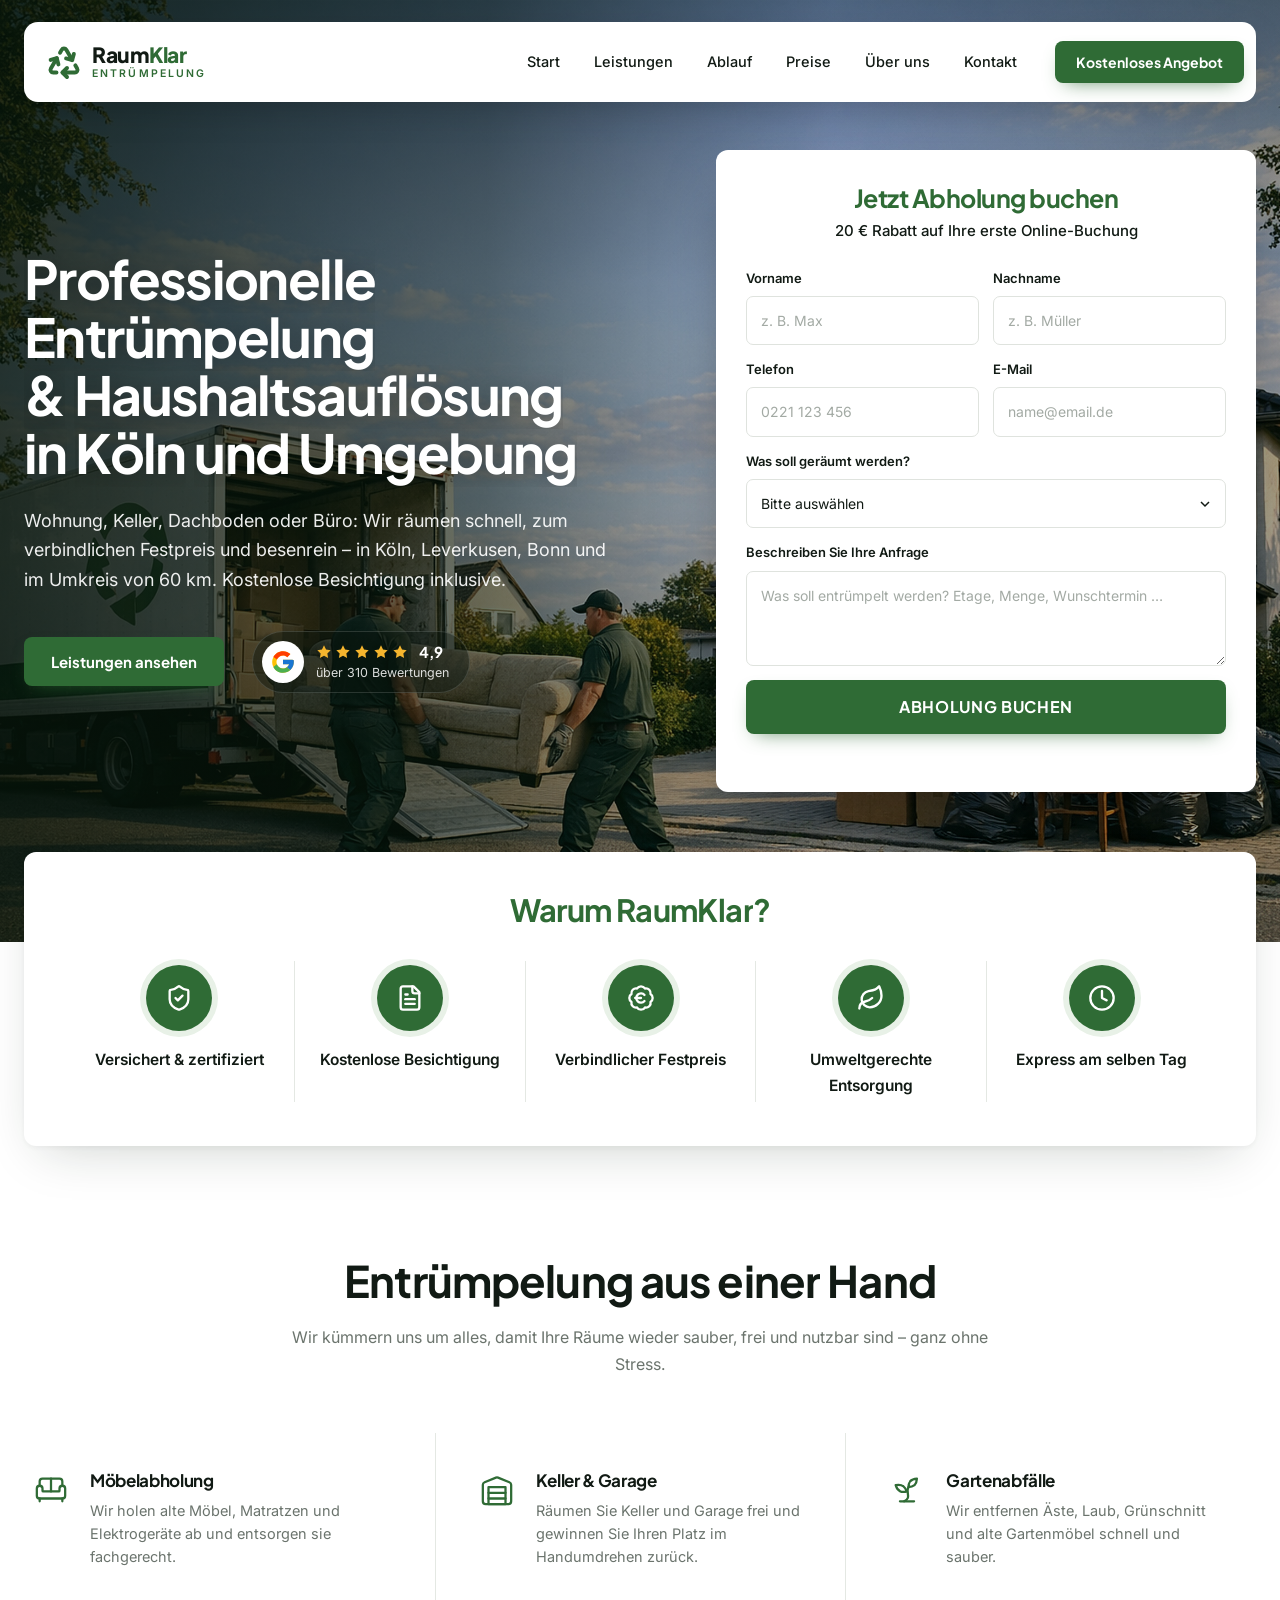
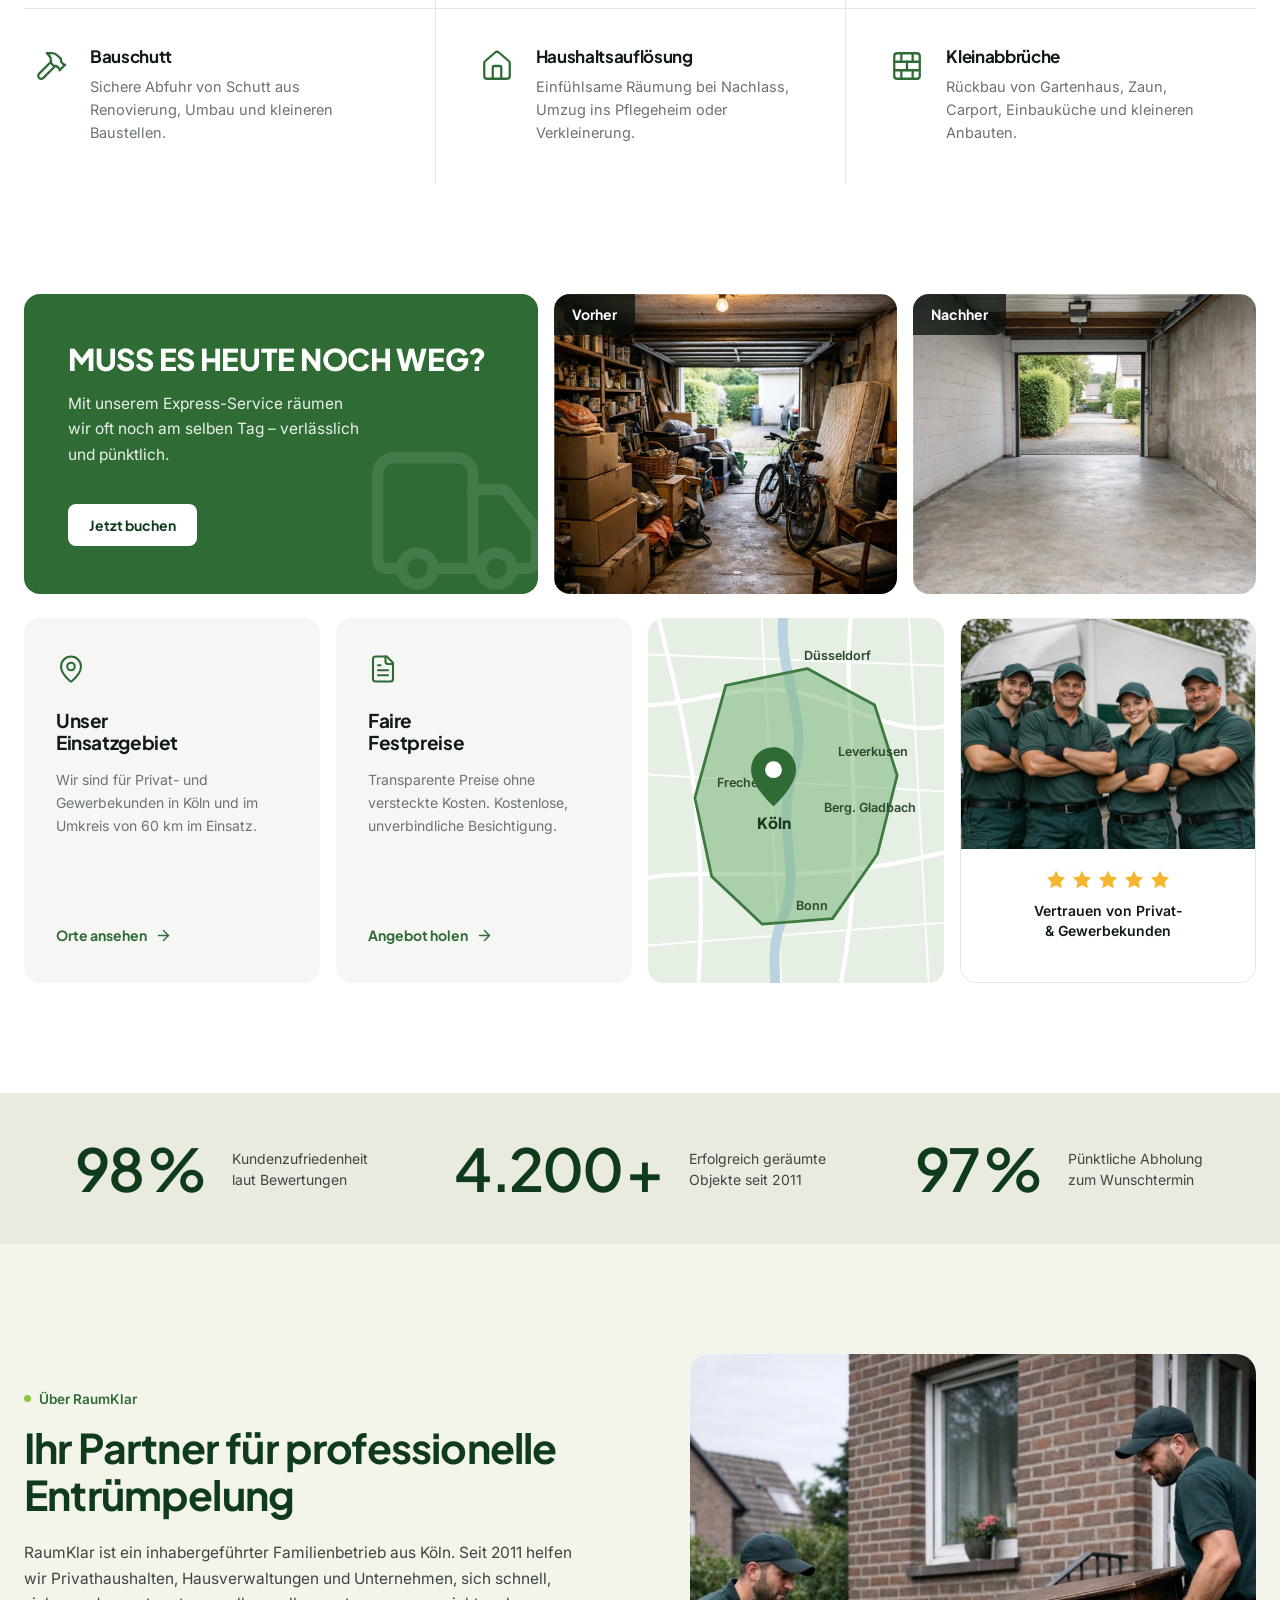
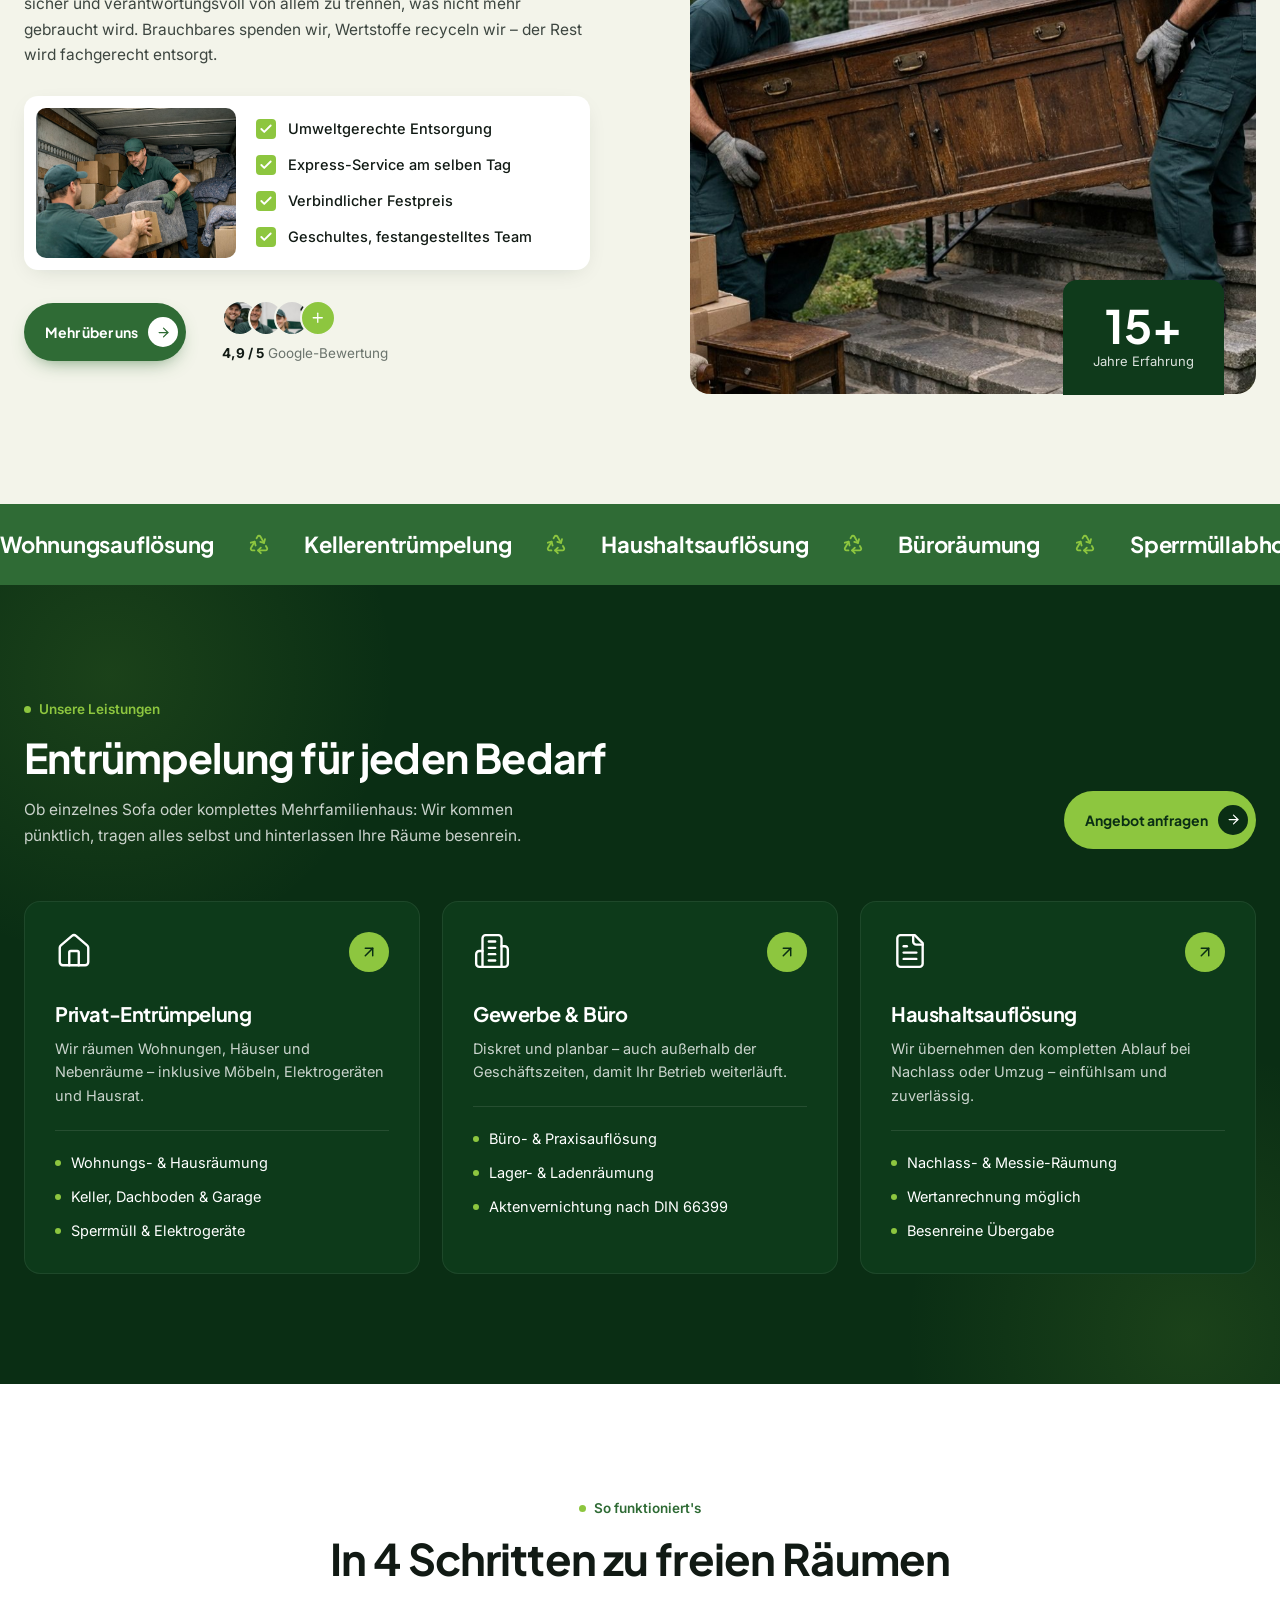
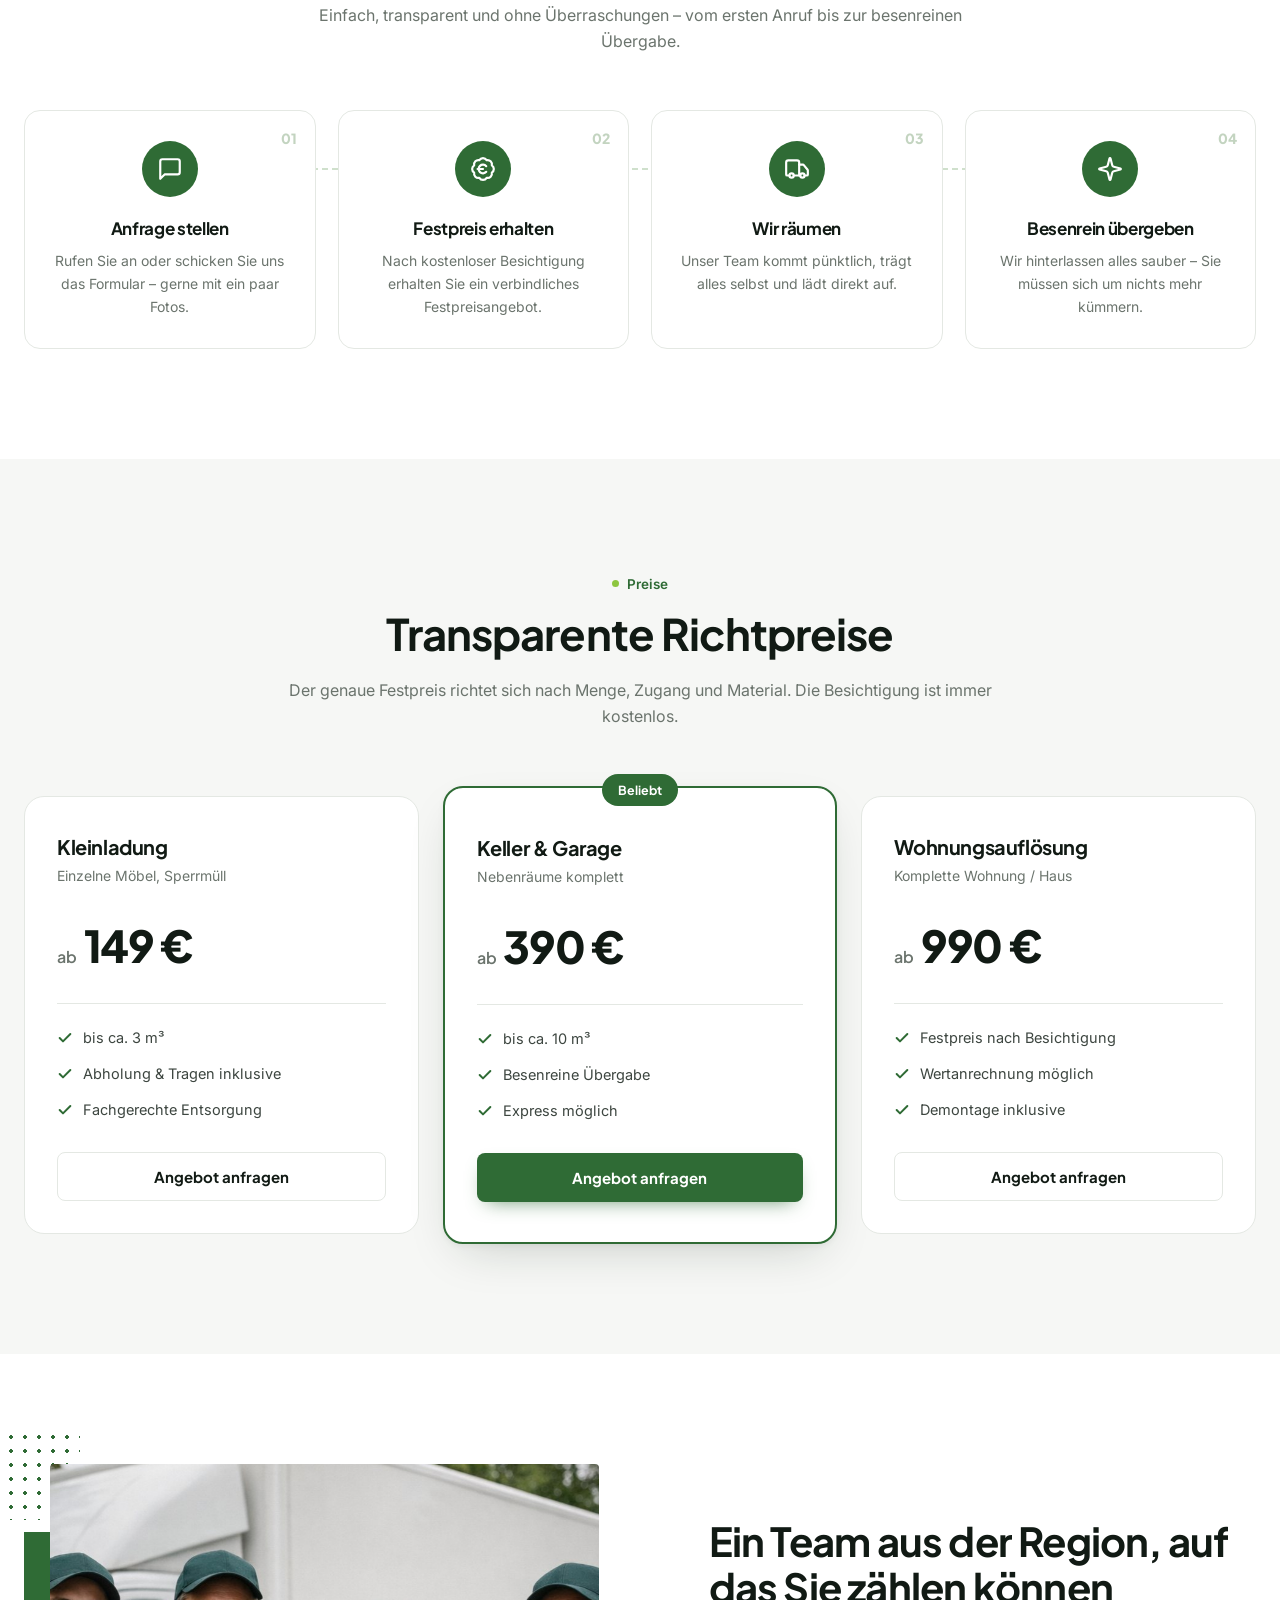
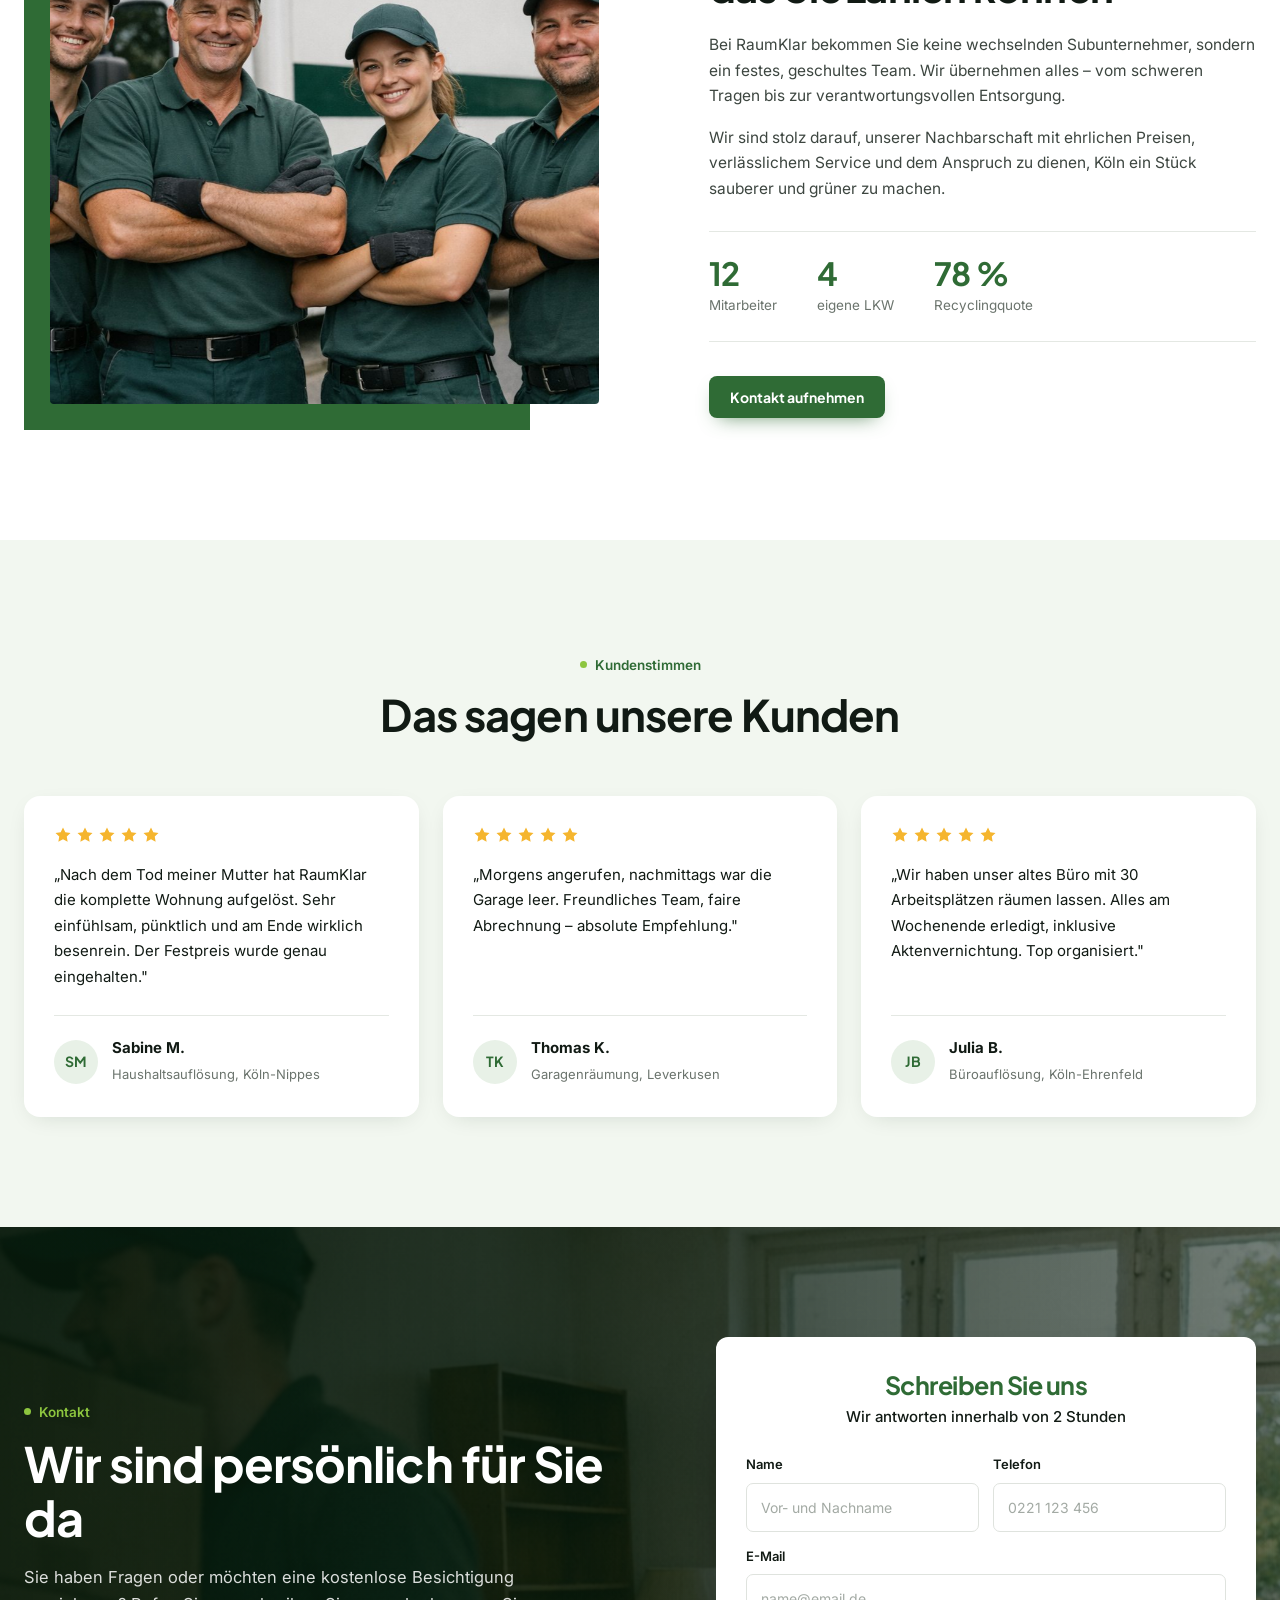
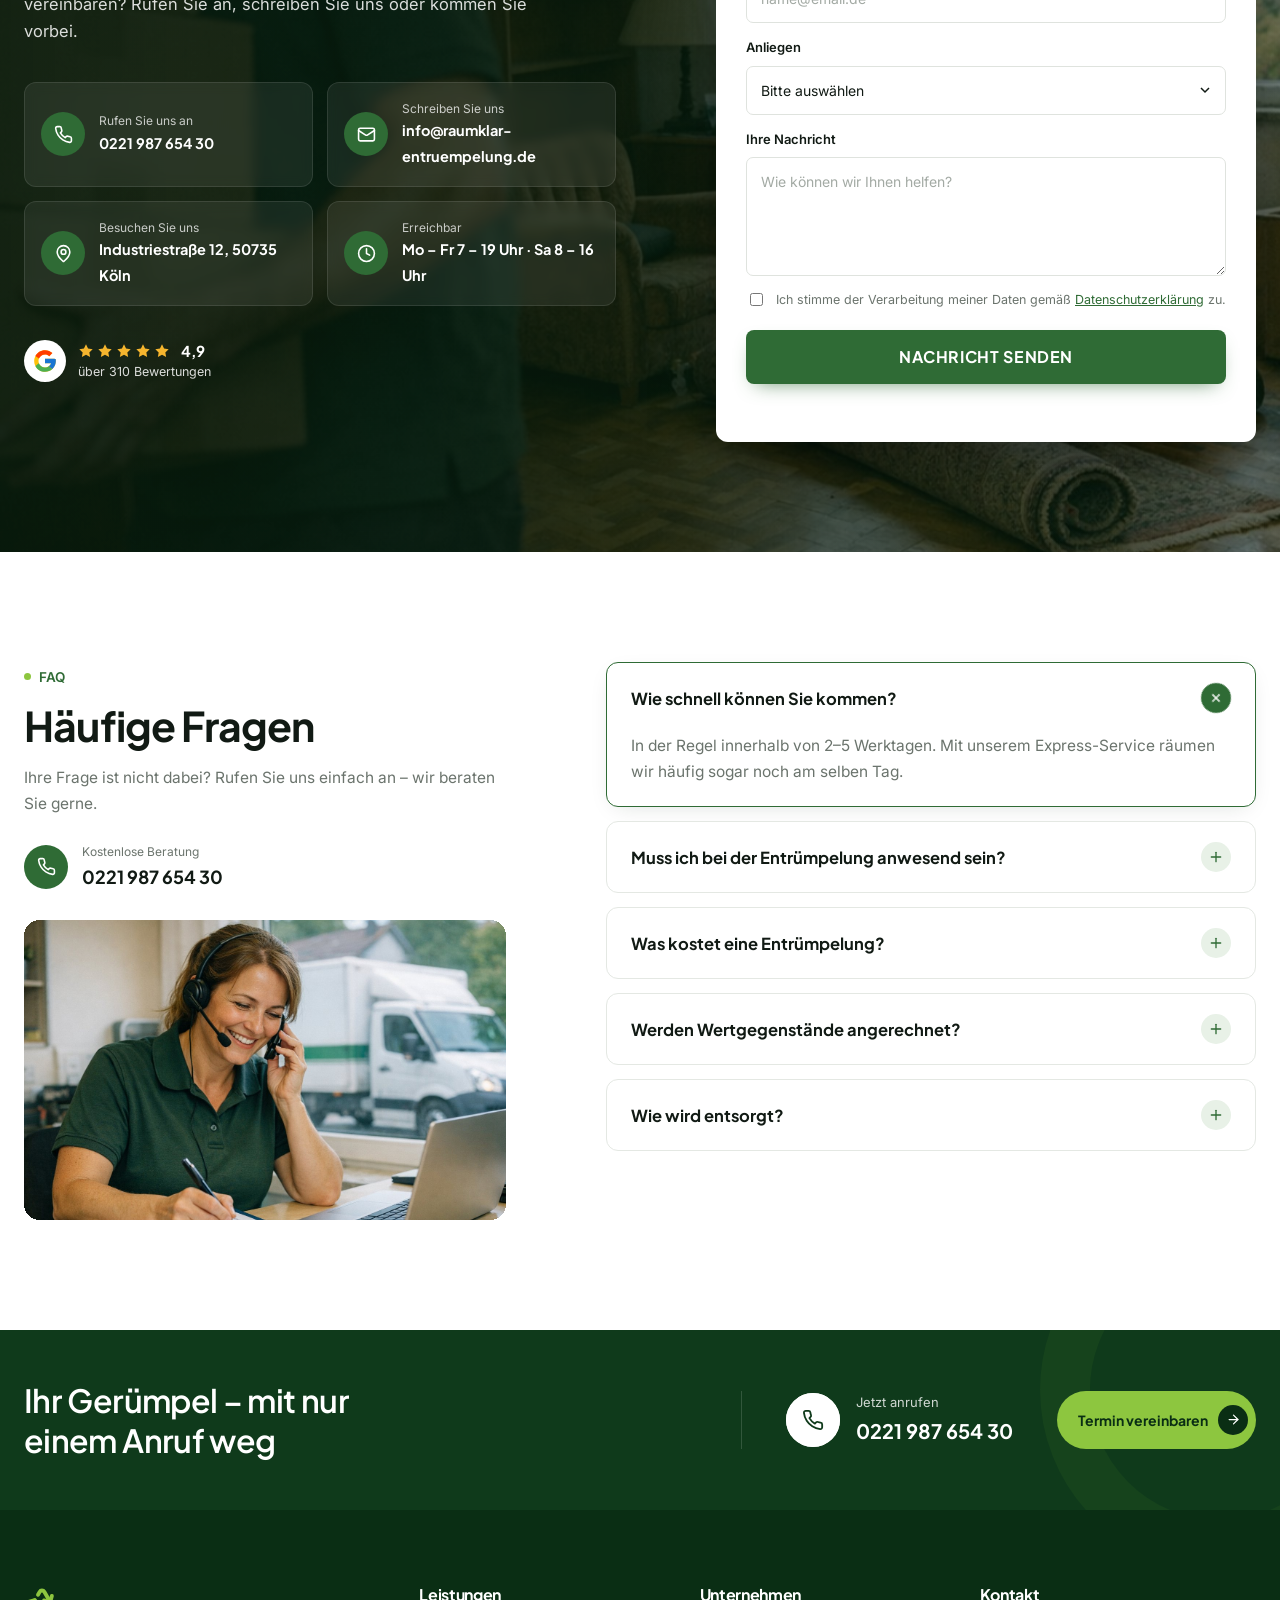
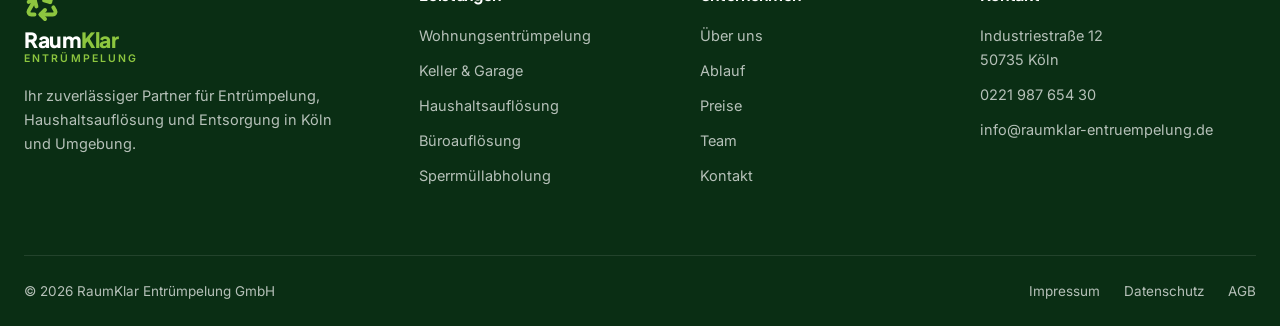
==== commit 25ad0a48: "Add text, image and section animations; preload images - Headings build up word by word, lists and i" ====
--- a/index.html
+++ b/index.html
@@ -8,6 +8,15 @@
   <link rel="preconnect" href="https://fonts.googleapis.com">
   <link rel="preconnect" href="https://fonts.gstatic.com" crossorigin>
   <link href="https://fonts.googleapis.com/css2?family=Plus+Jakarta+Sans:wght@500;600;700;800&family=Inter:wght@400;500;600&display=swap" rel="stylesheet">
+  <link rel="preload" as="image" href="assets/img/hero.jpg" media="(min-width: 961px)" fetchpriority="high">
+  <link rel="preload" as="image" href="assets/img/hero-mobile.jpg" media="(max-width: 960px)" fetchpriority="high">
+  <link rel="preload" as="image" href="assets/img/before.jpg">
+  <link rel="preload" as="image" href="assets/img/after.jpg">
+  <link rel="preload" as="image" href="assets/img/team.jpg">
+  <link rel="preload" as="image" href="assets/img/loading.jpg">
+  <link rel="preload" as="image" href="assets/img/about.jpg">
+  <link rel="preload" as="image" href="assets/img/cleanout.jpg">
+  <link rel="preload" as="image" href="assets/img/contact.jpg">
   <link rel="stylesheet" href="assets/css/style.css">
   <link rel="icon" href="assets/img/favicon.svg" type="image/svg+xml">
 </head>
@@ -157,8 +166,8 @@
         <a href="#buchung" class="btn btn-white btn-sm">Jetzt buchen</a>
         <svg class="cta-truck" aria-hidden="true"><use href="#i-truck"/></svg>
       </div>
-      <figure class="ba reveal img-reveal"><img src="assets/img/before.jpg" alt="Vollgestellte Garage vor der Entrümpelung" loading="lazy"><figcaption>Vorher</figcaption></figure>
-      <figure class="ba reveal img-reveal"><img src="assets/img/after.jpg" alt="Leere, besenreine Garage nach der Entrümpelung" loading="lazy"><figcaption>Nachher</figcaption></figure>
+      <figure class="ba reveal img-reveal"><img src="assets/img/before.jpg" alt="Vollgestellte Garage vor der Entrümpelung" decoding="async"><figcaption>Vorher</figcaption></figure>
+      <figure class="ba reveal img-reveal"><img src="assets/img/after.jpg" alt="Leere, besenreine Garage nach der Entrümpelung" decoding="async"><figcaption>Nachher</figcaption></figure>
     </div>
 
     <div class="info-grid">
@@ -200,7 +209,7 @@
         </svg>
       </div>
       <div class="info-card team-card reveal">
-        <img src="assets/img/team.jpg" alt="Das RaumKlar-Team vor dem Firmen-LKW" loading="lazy">
+        <img src="assets/img/team.jpg" alt="Das RaumKlar-Team vor dem Firmen-LKW" decoding="async">
         <div class="team-card-foot">
           <div class="stars"><svg><use href="#i-star"/></svg><svg><use href="#i-star"/></svg><svg><use href="#i-star"/></svg><svg><use href="#i-star"/></svg><svg><use href="#i-star"/></svg></div>
           <p>Vertrauen von Privat-<br>&amp; Gewerbekunden</p>
@@ -230,8 +239,8 @@
         <h2>Ihr Partner für professionelle Entrümpelung</h2>
         <p>RaumKlar ist ein inhabergeführter Familienbetrieb aus Köln. Seit 2011 helfen wir Privathaushalten, Hausverwaltungen und Unternehmen, sich schnell, sicher und verantwortungsvoll von allem zu trennen, was nicht mehr gebraucht wird. Brauchbares spenden wir, Wertstoffe recyceln wir – der Rest wird fachgerecht entsorgt.</p>
         <div class="about-box">
-          <img src="assets/img/loading.jpg" alt="Mitarbeiter beladen den LKW mit Möbeln" loading="lazy">
-          <ul class="checklist">
+          <img src="assets/img/loading.jpg" alt="Mitarbeiter beladen den LKW mit Möbeln" decoding="async">
+          <ul class="checklist stagger">
             <li><svg><use href="#i-check"/></svg>Umweltgerechte Entsorgung</li>
             <li><svg><use href="#i-check"/></svg>Express-Service am selben Tag</li>
             <li><svg><use href="#i-check"/></svg>Verbindlicher Festpreis</li>
@@ -247,11 +256,16 @@
         </div>
       </div>
       <div class="about-media reveal img-reveal" data-anim="right">
-        <img src="assets/img/about.jpg" alt="Zwei Mitarbeiter tragen eine Kommode aus einem Haus" loading="lazy">
+        <div class="about-img"><img data-parallax src="assets/img/about.jpg" alt="Zwei Mitarbeiter tragen eine Kommode aus einem Haus" decoding="async"></div>
         <div class="exp-badge"><strong>15+</strong><span>Jahre Erfahrung</span></div>
       </div>
     </div>
   </div>
+</section>
+
+<!-- ============ LAUFBAND ============ -->
+<section class="marquee" aria-hidden="true">
+  <div class="marquee-track"><div class="marquee-group"><span>Wohnungsauflösung</span><svg><use href="#i-recycle"/></svg><span>Kellerentrümpelung</span><svg><use href="#i-recycle"/></svg><span>Haushaltsauflösung</span><svg><use href="#i-recycle"/></svg><span>Büroräumung</span><svg><use href="#i-recycle"/></svg><span>Sperrmüllabholung</span><svg><use href="#i-recycle"/></svg><span>Garagenräumung</span><svg><use href="#i-recycle"/></svg><span>Nachlassräumung</span><svg><use href="#i-recycle"/></svg><span>Dachbodenentrümpelung</span><svg><use href="#i-recycle"/></svg></div><div class="marquee-group"><span>Wohnungsauflösung</span><svg><use href="#i-recycle"/></svg><span>Kellerentrümpelung</span><svg><use href="#i-recycle"/></svg><span>Haushaltsauflösung</span><svg><use href="#i-recycle"/></svg><span>Büroräumung</span><svg><use href="#i-recycle"/></svg><span>Sperrmüllabholung</span><svg><use href="#i-recycle"/></svg><span>Garagenräumung</span><svg><use href="#i-recycle"/></svg><span>Nachlassräumung</span><svg><use href="#i-recycle"/></svg><span>Dachbodenentrümpelung</span><svg><use href="#i-recycle"/></svg></div></div>
 </section>
 
 <!-- ============ LEISTUNGEN DETAIL (dunkel) ============ -->
@@ -266,23 +280,23 @@
       <a href="#kontakt" class="btn btn-lime btn-sm btn-icon">Angebot anfragen <span class="bi"><svg><use href="#i-arrow"/></svg></span></a>
     </div>
     <div class="sd-grid">
-      <article class="sd-card reveal">
+      <article class="sd-card reveal tilt">
         <div class="sd-top"><svg class="sd-icon"><use href="#i-house"/></svg><a href="#kontakt" class="sd-go" aria-label="Privat-Entrümpelung anfragen"><svg><use href="#i-arrow"/></svg></a></div>
         <h3>Privat-Entrümpelung</h3>
         <p>Wir räumen Wohnungen, Häuser und Nebenräume – inklusive Möbeln, Elektrogeräten und Hausrat.</p>
-        <ul><li>Wohnungs- &amp; Hausräumung</li><li>Keller, Dachboden &amp; Garage</li><li>Sperrmüll &amp; Elektrogeräte</li></ul>
+        <ul class="stagger"><li>Wohnungs- &amp; Hausräumung</li><li>Keller, Dachboden &amp; Garage</li><li>Sperrmüll &amp; Elektrogeräte</li></ul>
       </article>
-      <article class="sd-card reveal">
+      <article class="sd-card reveal tilt">
         <div class="sd-top"><svg class="sd-icon"><use href="#i-building"/></svg><a href="#kontakt" class="sd-go" aria-label="Gewerbe-Entrümpelung anfragen"><svg><use href="#i-arrow"/></svg></a></div>
         <h3>Gewerbe &amp; Büro</h3>
         <p>Diskret und planbar – auch außerhalb der Geschäftszeiten, damit Ihr Betrieb weiterläuft.</p>
-        <ul><li>Büro- &amp; Praxisauflösung</li><li>Lager- &amp; Ladenräumung</li><li>Aktenvernichtung nach DIN 66399</li></ul>
+        <ul class="stagger"><li>Büro- &amp; Praxisauflösung</li><li>Lager- &amp; Ladenräumung</li><li>Aktenvernichtung nach DIN 66399</li></ul>
       </article>
-      <article class="sd-card reveal">
+      <article class="sd-card reveal tilt">
         <div class="sd-top"><svg class="sd-icon"><use href="#i-file"/></svg><a href="#kontakt" class="sd-go" aria-label="Haushaltsauflösung anfragen"><svg><use href="#i-arrow"/></svg></a></div>
         <h3>Haushaltsauflösung</h3>
         <p>Wir übernehmen den kompletten Ablauf bei Nachlass oder Umzug – einfühlsam und zuverlässig.</p>
-        <ul><li>Nachlass- &amp; Messie-Räumung</li><li>Wertanrechnung möglich</li><li>Besenreine Übergabe</li></ul>
+        <ul class="stagger"><li>Nachlass- &amp; Messie-Räumung</li><li>Wertanrechnung möglich</li><li>Besenreine Übergabe</li></ul>
       </article>
     </div>
   </div>
@@ -315,26 +329,26 @@
       <p>Der genaue Festpreis richtet sich nach Menge, Zugang und Material. Die Besichtigung ist immer kostenlos.</p>
     </div>
     <div class="price-grid">
-      <div class="price reveal">
+      <div class="price reveal tilt">
         <h4>Kleinladung</h4>
         <p class="price-sub">Einzelne Möbel, Sperrmüll</p>
         <div class="price-val"><small>ab</small> 149 €</div>
-        <ul><li><svg><use href="#i-check"/></svg>bis ca. 3 m³</li><li><svg><use href="#i-check"/></svg>Abholung &amp; Tragen inklusive</li><li><svg><use href="#i-check"/></svg>Fachgerechte Entsorgung</li></ul>
+        <ul class="stagger"><li><svg><use href="#i-check"/></svg>bis ca. 3 m³</li><li><svg><use href="#i-check"/></svg>Abholung &amp; Tragen inklusive</li><li><svg><use href="#i-check"/></svg>Fachgerechte Entsorgung</li></ul>
         <a href="#kontakt" class="btn btn-outline btn-block">Angebot anfragen</a>
       </div>
-      <div class="price featured reveal">
+      <div class="price featured reveal tilt">
         <span class="price-tag">Beliebt</span>
         <h4>Keller &amp; Garage</h4>
         <p class="price-sub">Nebenräume komplett</p>
         <div class="price-val"><small>ab</small> 390 €</div>
-        <ul><li><svg><use href="#i-check"/></svg>bis ca. 10 m³</li><li><svg><use href="#i-check"/></svg>Besenreine Übergabe</li><li><svg><use href="#i-check"/></svg>Express möglich</li></ul>
+        <ul class="stagger"><li><svg><use href="#i-check"/></svg>bis ca. 10 m³</li><li><svg><use href="#i-check"/></svg>Besenreine Übergabe</li><li><svg><use href="#i-check"/></svg>Express möglich</li></ul>
         <a href="#kontakt" class="btn btn-primary btn-block">Angebot anfragen</a>
       </div>
-      <div class="price reveal">
+      <div class="price reveal tilt">
         <h4>Wohnungsauflösung</h4>
         <p class="price-sub">Komplette Wohnung / Haus</p>
         <div class="price-val"><small>ab</small> 990 €</div>
-        <ul><li><svg><use href="#i-check"/></svg>Festpreis nach Besichtigung</li><li><svg><use href="#i-check"/></svg>Wertanrechnung möglich</li><li><svg><use href="#i-check"/></svg>Demontage inklusive</li></ul>
+        <ul class="stagger"><li><svg><use href="#i-check"/></svg>Festpreis nach Besichtigung</li><li><svg><use href="#i-check"/></svg>Wertanrechnung möglich</li><li><svg><use href="#i-check"/></svg>Demontage inklusive</li></ul>
         <a href="#kontakt" class="btn btn-outline btn-block">Angebot anfragen</a>
       </div>
     </div>
@@ -347,17 +361,17 @@
     <div class="team-grid">
       <div class="team-media reveal img-reveal" data-anim="left">
         <span class="deco-dots tl"></span>
-        <div class="team-frame"><img src="assets/img/team.jpg" alt="Das Team von RaumKlar Entrümpelung" loading="lazy"></div>
+        <div class="team-frame"><img data-parallax src="assets/img/team.jpg" alt="Das Team von RaumKlar Entrümpelung" decoding="async"></div>
       </div>
       <div class="team-text reveal" data-anim="right">
         <span class="eyebrow line">Unser Team</span>
         <h2>Ein Team aus der Region, auf das Sie zählen können</h2>
         <p>Bei RaumKlar bekommen Sie keine wechselnden Subunternehmer, sondern ein festes, geschultes Team. Wir übernehmen alles – vom schweren Tragen bis zur verantwortungsvollen Entsorgung.</p>
         <p>Wir sind stolz darauf, unserer Nachbarschaft mit ehrlichen Preisen, verlässlichem Service und dem Anspruch zu dienen, Köln ein Stück sauberer und grüner zu machen.</p>
-        <div class="team-facts">
-          <div><strong>12</strong><span>Mitarbeiter</span></div>
-          <div><strong>4</strong><span>eigene LKW</span></div>
-          <div><strong>78&nbsp;%</strong><span>Recyclingquote</span></div>
+        <div class="team-facts stagger">
+          <div><strong><b data-count="12">0</b></strong><span>Mitarbeiter</span></div>
+          <div><strong><b data-count="4">0</b></strong><span>eigene LKW</span></div>
+          <div><strong><b data-count="78">0</b>&nbsp;%</strong><span>Recyclingquote</span></div>
         </div>
         <a href="#kontakt" class="btn btn-primary btn-sm">Kontakt aufnehmen</a>
       </div>
@@ -394,14 +408,14 @@
 
 <!-- ============ KONTAKT ============ -->
 <section class="contact" id="kontakt">
-  <div class="contact-bg" style="background-image:url('assets/img/cleanout.jpg')"></div>
+  <div class="contact-bg" data-parallax style="background-image:url('assets/img/cleanout.jpg')"></div>
   <div class="container">
     <div class="contact-grid">
       <div class="contact-text reveal" data-anim="left">
         <span class="eyebrow light">Kontakt</span>
         <h2>Wir sind persönlich für Sie da</h2>
         <p>Sie haben Fragen oder möchten eine kostenlose Besichtigung vereinbaren? Rufen Sie an, schreiben Sie uns oder kommen Sie vorbei.</p>
-        <div class="contact-list">
+        <div class="contact-list stagger">
           <a href="tel:+4922198765430" class="cl-item"><span class="cl-icon"><svg><use href="#i-phone"/></svg></span><span><small>Rufen Sie uns an</small><strong>0221 987 654 30</strong></span></a>
           <a href="mailto:info@raumklar-entruempelung.de" class="cl-item"><span class="cl-icon"><svg><use href="#i-mail"/></svg></span><span><small>Schreiben Sie uns</small><strong>info@raumklar-entruempelung.de</strong></span></a>
           <div class="cl-item"><span class="cl-icon"><svg><use href="#i-pin"/></svg></span><span><small>Besuchen Sie uns</small><strong>Industriestraße 12, 50735 Köln</strong></span></div>
@@ -447,9 +461,9 @@
       <h2>Häufige Fragen</h2>
       <p>Ihre Frage ist nicht dabei? Rufen Sie uns einfach an – wir beraten Sie gerne.</p>
       <a href="tel:+4922198765430" class="faq-call"><span class="cl-icon green"><svg><use href="#i-phone"/></svg></span><span><small>Kostenlose Beratung</small><strong>0221 987 654 30</strong></span></a>
-      <img class="faq-img" src="assets/img/contact.jpg" alt="Mitarbeiterin der Disposition am Telefon" loading="lazy">
-    </div>
-    <div class="faq-list reveal" data-anim="right">
+      <div class="faq-img-wrap reveal img-reveal"><img class="faq-img" data-parallax src="assets/img/contact.jpg" alt="Mitarbeiterin der Disposition am Telefon" decoding="async"></div>
+    </div>
+    <div class="faq-list stagger">
       <details open><summary>Wie schnell können Sie kommen?<svg><use href="#i-plus"/></svg></summary><p>In der Regel innerhalb von 2–5 Werktagen. Mit unserem Express-Service räumen wir häufig sogar noch am selben Tag.</p></details>
       <details><summary>Muss ich bei der Entrümpelung anwesend sein?<svg><use href="#i-plus"/></svg></summary><p>Nein. Nach der Besichtigung genügt die Schlüsselübergabe. Wir melden uns nach Abschluss mit Fotos der besenreinen Räume.</p></details>
       <details><summary>Was kostet eine Entrümpelung?<svg><use href="#i-plus"/></svg></summary><p>Das hängt von Menge, Etage und Material ab. Nach der kostenlosen Besichtigung erhalten Sie einen verbindlichen Festpreis – ohne versteckte Kosten.</p></details>
@@ -474,7 +488,7 @@
 <!-- ============ FOOTER ============ -->
 <footer class="footer">
   <div class="container">
-    <div class="foot-grid">
+    <div class="foot-grid stagger">
       <div class="foot-brand">
         <a href="#top" class="logo light"><svg class="logo-mark"><use href="#i-recycle"/></svg><span class="logo-text"><strong>Raum<em>Klar</em></strong><small>Entrümpelung</small></span></a>
         <p>Ihr zuverlässiger Partner für Entrümpelung, Haushaltsauflösung und Entsorgung in Köln und Umgebung.</p>
--- a/assets/css/style.css
+++ b/assets/css/style.css
@@ -213,7 +213,8 @@
 .avatars span:first-child { margin-left: 0; }
 .avatars .plus { background: var(--lime); color: #fff; display: grid; place-items: center; }
 .about-media { position: relative; }
-.about-media img { width: 100%; height: 640px; object-fit: cover; border-radius: var(--radius-lg); }
+.about-img { border-radius: var(--radius-lg); overflow: hidden; }
+.about-media img { width: 100%; height: 640px; object-fit: cover; }
 .exp-badge { position: absolute; right: 32px; bottom: -1px; background: var(--green-dark); color: #fff; padding: 22px 30px; border-radius: 14px 14px 0 0; text-align: center; }
 .exp-badge strong { display: block; font-family: var(--font-head); font-size: 46px; font-weight: 700; line-height: 1; }
 .exp-badge span { font-size: 13px; opacity: .85; }
@@ -291,7 +292,7 @@
 
 /* ---------- Contact ---------- */
 .contact { position: relative; padding: 110px 0; color: #fff; overflow: hidden; }
-.contact-bg { position: absolute; inset: 0; background-size: cover; background-position: center; }
+.contact-bg { position: absolute; inset: -12% 0; background-size: cover; background-position: center; }
 .contact::before { content: ""; position: absolute; inset: 0; z-index: 1; background: linear-gradient(90deg, rgba(7, 26, 12, .92) 0%, rgba(7, 26, 12, .82) 45%, rgba(7, 26, 12, .55) 100%); }
 .contact .container { position: relative; z-index: 2; }
 .contact-grid { display: grid; grid-template-columns: 1fr 540px; gap: 100px; align-items: center; }
@@ -342,7 +343,8 @@
 .faq-call { display: inline-flex; align-items: center; gap: 14px; margin-bottom: 28px; }
 .faq-call strong { font-family: var(--font-head); color: var(--ink); font-size: 18px; }
 .faq-call small { color: var(--muted); opacity: 1; }
-.faq-img { width: 100%; height: 300px; object-fit: cover; border-radius: var(--radius); }
+.faq-img-wrap { border-radius: var(--radius); overflow: hidden; }
+.faq-img { width: 100%; height: 300px; object-fit: cover; }
 .faq-list { display: grid; gap: 14px; }
 .faq-list details { border: 1px solid var(--line); border-radius: 12px; background: #fff; transition: border-color .2s, box-shadow .2s; }
 .faq-list details[open] { border-color: var(--green); box-shadow: var(--shadow-sm); }
@@ -387,6 +389,8 @@
 .img-reveal.in img { clip-path: inset(0 0 0 0); transform: none; }
 .ba.img-reveal { opacity: 1; transform: none; }
 .ba.img-reveal.in:hover img { transform: scale(1.05); }
+.ba.img-reveal + .ba.img-reveal img { clip-path: inset(0 100% 0 0); }
+.ba.img-reveal + .ba.img-reveal.in img { clip-path: inset(0 0 0 0); }
 
 /* Hero-Intro */
 .hero-bg { animation: heroIn 2.4s var(--ease) backwards; }
@@ -451,9 +455,127 @@
 @keyframes starPop { from { transform: scale(0); } to { transform: scale(1); } }
 .faq-list details[open] p { animation: fadeUp .5s var(--ease); }
 
+/* ---------- Text-Animationen ---------- */
+.split .w { display: inline-block; overflow: hidden; vertical-align: bottom; padding-bottom: .14em; margin-bottom: -.14em; }
+.split .w > span { display: inline-block; transform: translateY(108%) rotate(5deg); transform-origin: left bottom; transition: transform 1s var(--ease); transition-delay: calc(var(--i) * 60ms + 100ms); }
+.split.in .w > span { transform: none; }
+.eyebrow { opacity: 0; transform: translateX(-16px); transition: opacity .7s var(--ease), transform .7s var(--ease); }
+.eyebrow.in { opacity: 1; transform: none; }
+.eyebrow:not(.line)::before { animation: dotPulse 2.4s ease-in-out infinite; }
+@keyframes dotPulse { 0%, 100% { box-shadow: 0 0 0 0 rgba(141, 198, 63, .55); } 50% { box-shadow: 0 0 0 6px rgba(141, 198, 63, 0); } }
+.eyebrow.line::before { transform: scaleX(0); transform-origin: left; transition: transform .8s var(--ease) .3s; }
+.eyebrow.line.in::before { transform: scaleX(1); }
+
+/* Gestaffelte Listen */
+.stagger > * { opacity: 0; transform: translateY(22px); transition: opacity .7s var(--ease), transform .7s var(--ease); transition-delay: calc(var(--i) * 100ms + 150ms); }
+.stagger.in > * { opacity: 1; transform: none; }
+.checklist.stagger > * { transform: translateX(-22px); }
+.checklist.stagger.in > * { transform: none; }
+.faq-list.stagger > * { transform: translateX(40px); }
+.faq-list.stagger.in > * { transform: none; }
+
+/* Icons zeichnen sich */
+.sol-icon, .info-icon, .sd-icon { stroke-dasharray: 200; stroke-dashoffset: 200; transition: stroke-dashoffset 2s ease .35s, transform .5s var(--ease); }
+.in > .sol-icon, .in > .info-icon, .in .sd-icon { stroke-dashoffset: 0; }
+.checklist svg { stroke-dasharray: 30; stroke-dashoffset: 30; transition: stroke-dashoffset .5s ease; transition-delay: calc(var(--i, 0) * 100ms + 600ms); }
+.checklist.in svg { stroke-dashoffset: 0; }
+.checklist li { --i: 0; } .checklist li:nth-child(2) { --i: 1; } .checklist li:nth-child(3) { --i: 2; } .checklist li:nth-child(4) { --i: 3; }
+
+/* ---------- Bild-Animationen ---------- */
+[data-parallax] { scale: 1.16; will-change: translate; }
+.contact-bg[data-parallax] { scale: 1; }
+.about-img, .team-frame, .faq-img-wrap { transition: box-shadow .5s; }
+.about-media:hover .about-img, .faq-img-wrap:hover { box-shadow: 0 30px 60px -30px rgba(16, 38, 22, .5); }
+.team-card img { transition: transform 1.2s var(--ease); }
+.team-card:hover img { transform: scale(1.07); }
+.about-box img { transition: transform 1.2s var(--ease); }
+.about-box:hover img { transform: scale(1.06) rotate(-1deg); }
+.team-media::before { transform: scale(0); transform-origin: left bottom; transition: transform 1.1s var(--ease) .25s; }
+.team-media.in::before { transform: none; }
+.deco-dots { animation: drift 9s ease-in-out infinite; }
+@keyframes drift { 0%, 100% { translate: 0 0; } 50% { translate: 10px -12px; } }
+.avatars span { transition: translate .35s var(--ease); }
+.avatars:hover span { translate: 0 -4px; }
+.avatars:hover span:nth-child(2) { transition-delay: .05s; } .avatars:hover span:nth-child(3) { transition-delay: .1s; } .avatars:hover span:nth-child(4) { transition-delay: .15s; }
+
+/* ---------- Abschnitts-Animationen ---------- */
+.why-item { opacity: 0; animation: popIn .8s var(--ease) forwards; animation-delay: calc(1.45s + var(--n, 0) * .1s); }
+.why-item:nth-child(2) { --n: 1; } .why-item:nth-child(3) { --n: 2; } .why-item:nth-child(4) { --n: 3; } .why-item:nth-child(5) { --n: 4; }
+@keyframes popIn { from { opacity: 0; transform: translateY(18px) scale(.9); } to { opacity: 1; transform: none; } }
+
+.sol.reveal { transform: translateY(30px); }
+.sd-card.reveal { transform: perspective(1100px) rotateX(-16deg) translateY(60px); transform-origin: center top; }
+.step.reveal { transform: translateY(46px) scale(.93); }
+.step .icon-circle { scale: 0; transition: scale .7s var(--ease) .4s, transform .5s var(--ease), background .35s; }
+.step.in .icon-circle { scale: 1; }
+.step-no { transition: color .4s, transform .5s var(--ease); }
+.step:hover .step-no { color: var(--green); transform: scale(1.3); }
+.price.reveal { transform: translateY(60px) scale(.95); }
+.rev.reveal { transform: translateY(50px) rotate(-2deg); }
+.rev.reveal:nth-child(even) { transform: translateY(50px) rotate(2deg); }
+.sd-card.reveal.in, .step.reveal.in, .price.reveal.in, .rev.reveal.in, .sol.reveal.in { transform: none; }
+.price.featured .price-tag { animation: tagBob 3s ease-in-out infinite; }
+@keyframes tagBob { 0%, 100% { translate: 0 0; } 50% { translate: 0 -4px; } }
+
+/* 3D-Neigung + Lichtkegel */
+.tilt { --rx: 0deg; --ry: 0deg; }
+.tilt.reveal.in.tilting { transform: perspective(1000px) rotateX(var(--rx)) rotateY(var(--ry)) translateY(-6px); }
+.sd-card { position: relative; overflow: hidden; }
+.sd-card::after { content: ""; position: absolute; inset: 0; pointer-events: none; background: radial-gradient(360px circle at var(--mx, 50%) var(--my, 50%), rgba(141, 198, 63, .2), transparent 65%); opacity: 0; transition: opacity .4s; }
+.sd-card:hover::after { opacity: 1; }
+.sd-card > * { position: relative; z-index: 1; }
+
+/* Leuchten im dunklen Abschnitt */
+.services-dark { position: relative; overflow: hidden; }
+.services-dark::before, .services-dark::after { content: ""; position: absolute; width: 620px; height: 620px; border-radius: 50%; background: radial-gradient(circle, rgba(141, 198, 63, .13), transparent 65%); pointer-events: none; animation: glow 14s ease-in-out infinite; }
+.services-dark::before { left: -200px; top: -220px; }
+.services-dark::after { right: -220px; bottom: -260px; animation-delay: -7s; }
+@keyframes glow { 0%, 100% { translate: 0 0; } 50% { translate: 90px 60px; } }
+.services-dark .container { position: relative; z-index: 1; }
+
+/* Laufband */
+.marquee { background: var(--green); color: #fff; overflow: hidden; padding: 22px 0; }
+.marquee-track { display: flex; width: max-content; animation: marquee 38s linear infinite; }
+.marquee:hover .marquee-track { animation-play-state: paused; }
+.marquee-group { display: flex; align-items: center; flex-shrink: 0; }
+.marquee-group span { font-family: var(--font-head); font-weight: 700; font-size: 22px; letter-spacing: -.01em; white-space: nowrap; }
+.marquee-group svg { font-size: 22px; margin: 0 34px; color: var(--lime); animation: spin 8s linear infinite; }
+@keyframes marquee { to { transform: translateX(-50%); } }
+@keyframes spin { to { rotate: 360deg; } }
+
+/* Kleinigkeiten */
+.link-arrow { position: relative; }
+.link-arrow::after { content: ""; position: absolute; left: 0; right: 24px; bottom: -3px; height: 1.5px; background: currentColor; transform: scaleX(0); transform-origin: left; transition: transform .4s var(--ease); }
+.link-arrow:hover::after { transform: scaleX(1); }
+.footer .foot-grid > div > a { position: relative; width: fit-content; }
+.footer .foot-grid > div > a:not(.logo):hover { translate: 5px 0; }
+.footer .foot-grid > div > a { transition: color .2s, translate .3s var(--ease); }
+.cl-item { transition: background .2s, transform .35s var(--ease); }
+a.cl-item:hover { transform: translateX(6px); }
+a.cl-item:hover .cl-icon svg { animation: wiggle .5s ease; }
+.call-phone:hover .call-ic svg, .faq-call:hover .cl-icon svg, .mb-call:active svg { animation: wiggle .5s ease; }
+@keyframes wiggle { 0%, 100% { rotate: 0deg; } 25% { rotate: -16deg; } 75% { rotate: 16deg; } }
+.booking .btn { transition: background .2s, transform .2s, box-shadow .2s, letter-spacing .3s; }
+.booking .btn:hover { letter-spacing: .09em; }
+.form-msg.ok, .form-msg.err { animation: fadeUp .5s var(--ease); }
+.booking .invalid { animation: shake .4s ease; }
+@keyframes shake { 0%, 100% { translate: 0 0; } 25% { translate: -5px 0; } 75% { translate: 5px 0; } }
+
+@media (max-width: 600px) {
+  .marquee { padding: 16px 0; }
+  .marquee-group span { font-size: 17px; }
+  .marquee-group svg { font-size: 17px; margin: 0 20px; }
+  .sd-card.reveal { transform: translateY(40px); }
+  .rev.reveal, .rev.reveal:nth-child(even) { transform: translateY(40px); }
+  [data-parallax] { scale: 1.1; }
+}
+
 @media (prefers-reduced-motion: reduce) {
   *, *::before, *::after { animation: none !important; transition: none !important; }
   .reveal, .reveal[data-anim], .img-reveal img, .hero h1 .w > span, .hero-content > p, .hero-actions, .hero .booking, .why-wrap .why { opacity: 1 !important; transform: none !important; clip-path: none !important; }
+  .split .w > span, .stagger > *, .eyebrow, .step .icon-circle { opacity: 1 !important; transform: none !important; scale: 1 !important; }
+  .sol-icon, .info-icon, .sd-icon, .checklist svg { stroke-dashoffset: 0 !important; }
+  [data-parallax] { scale: 1 !important; translate: none !important; }
   html { scroll-behavior: auto; }
 }
 
@@ -584,6 +706,7 @@
   .cta-card .btn { margin-top: 0; }
   .ba { min-height: 220px; }
   .info-card { padding: 28px 24px; }
+  .info-card.map-card, .info-card.team-card { padding: 0; }
   .info-icon { margin-bottom: 16px; }
   .team-card-foot { padding: 20px 16px 24px; }
 
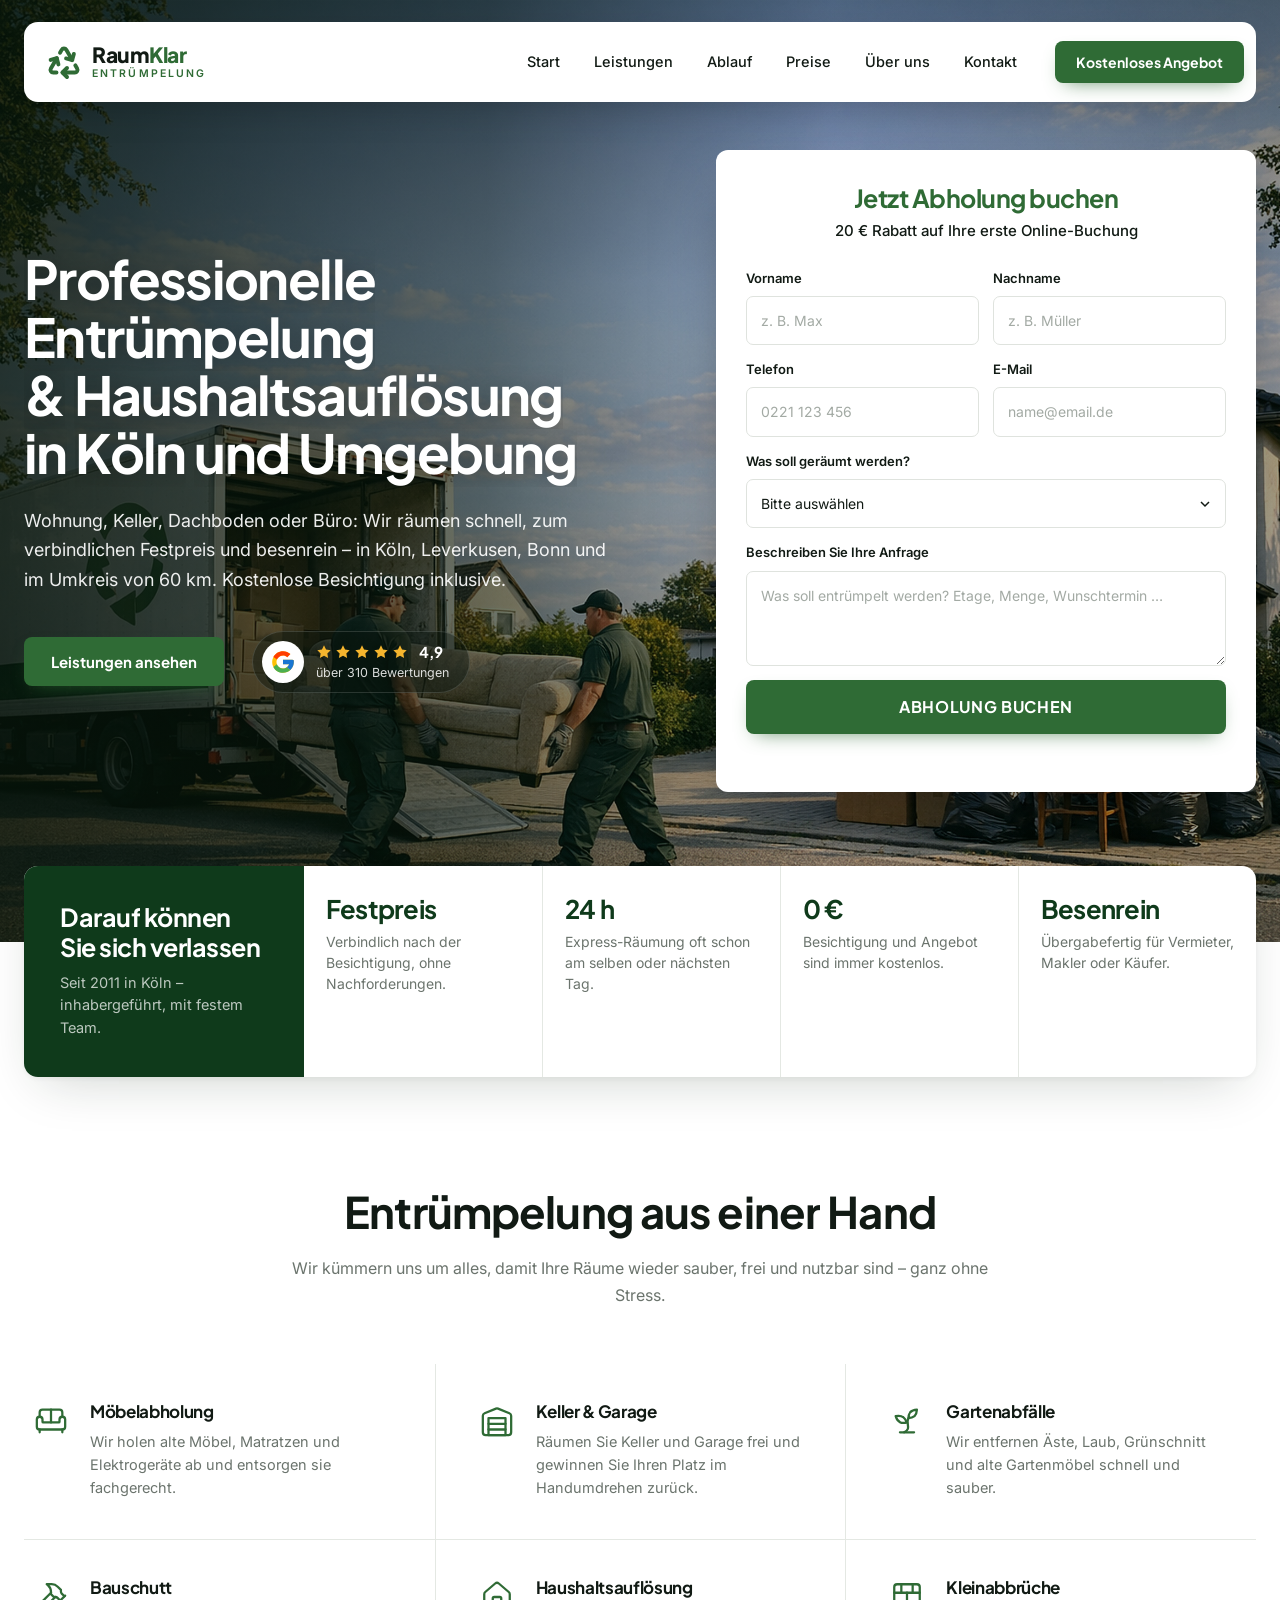
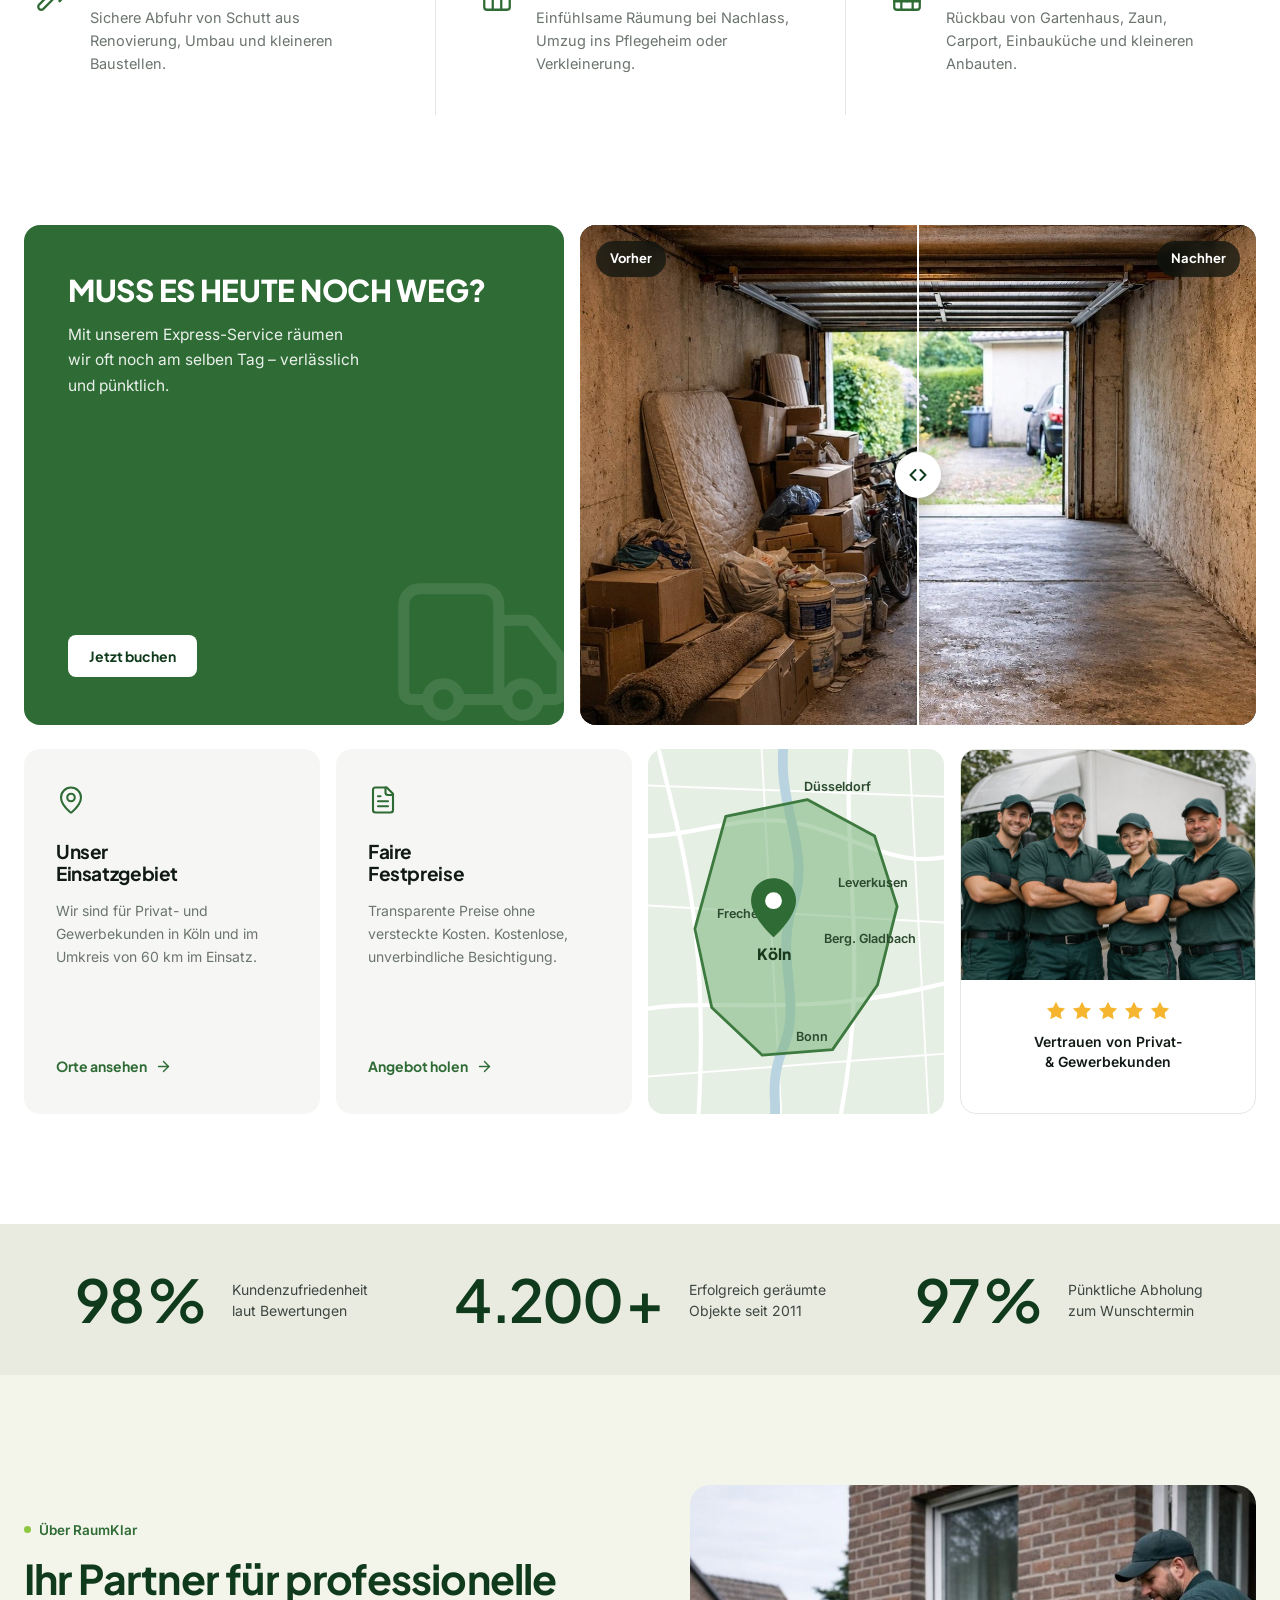
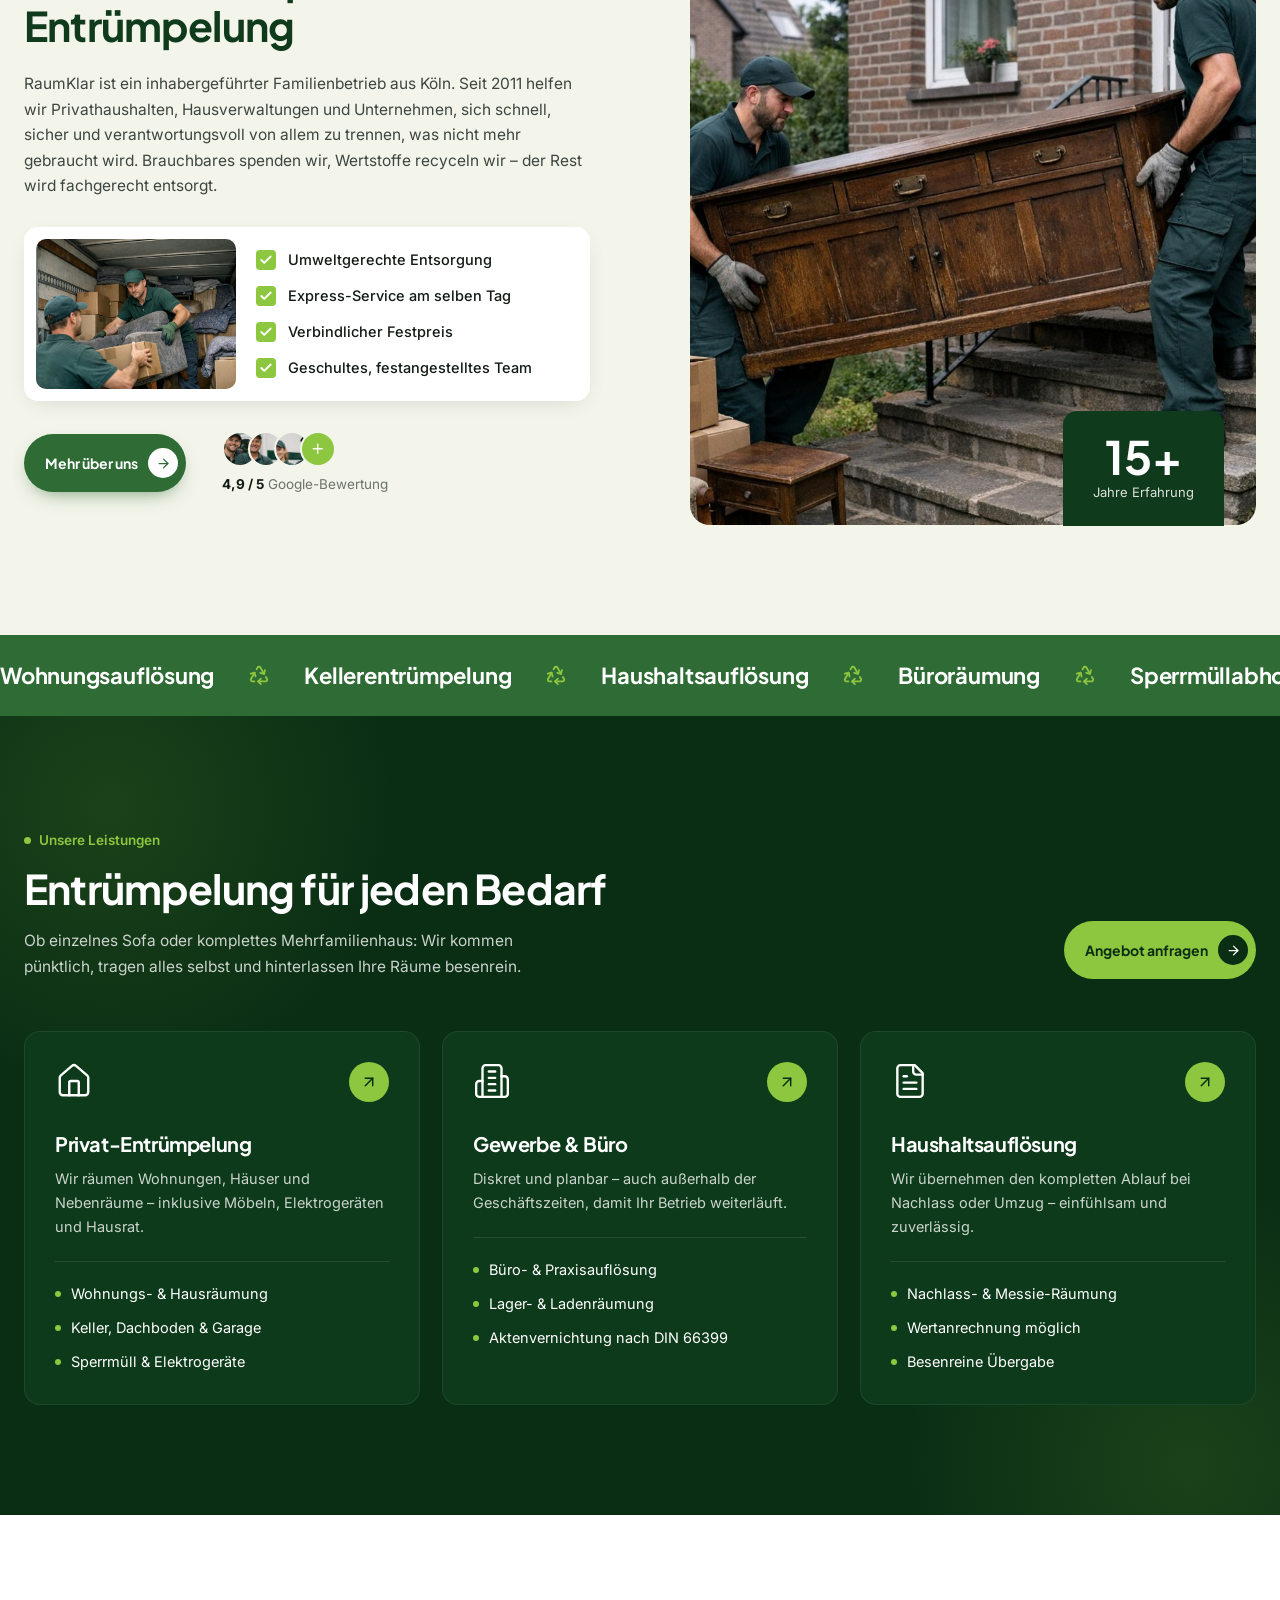
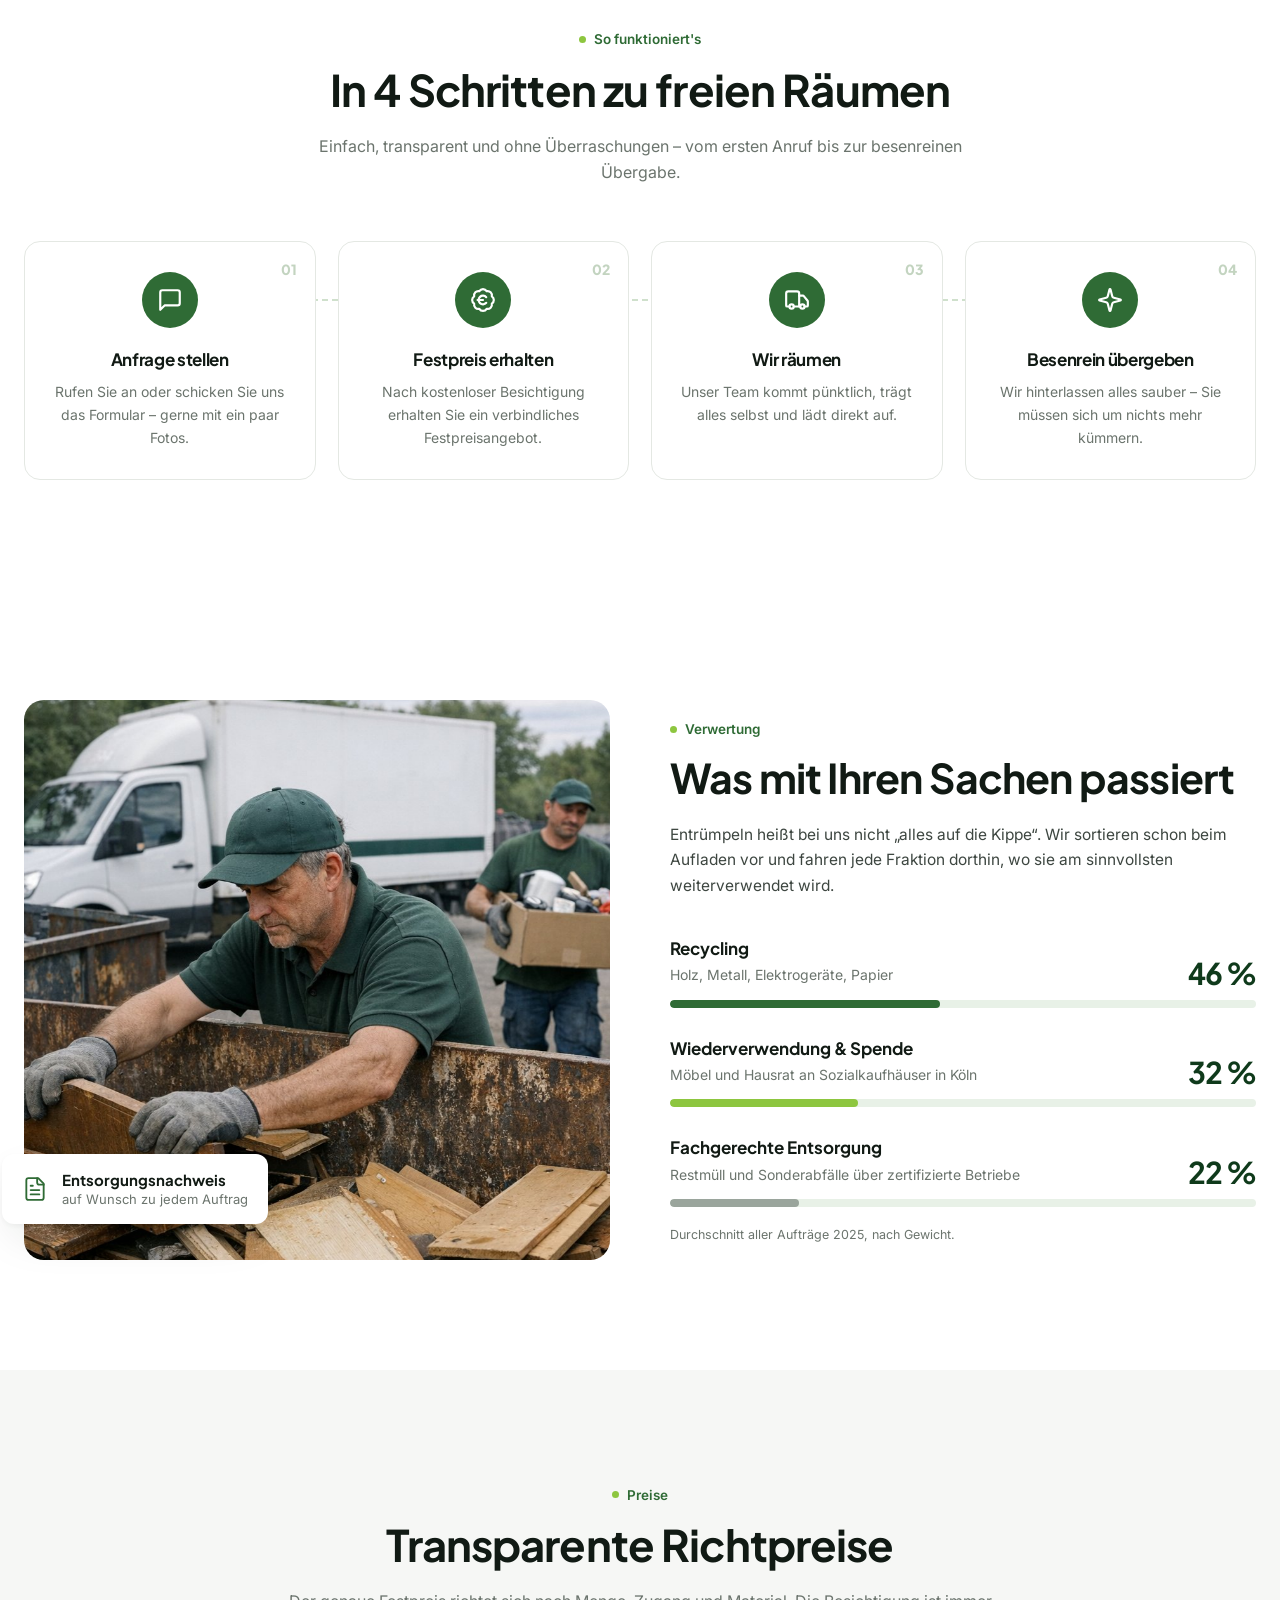
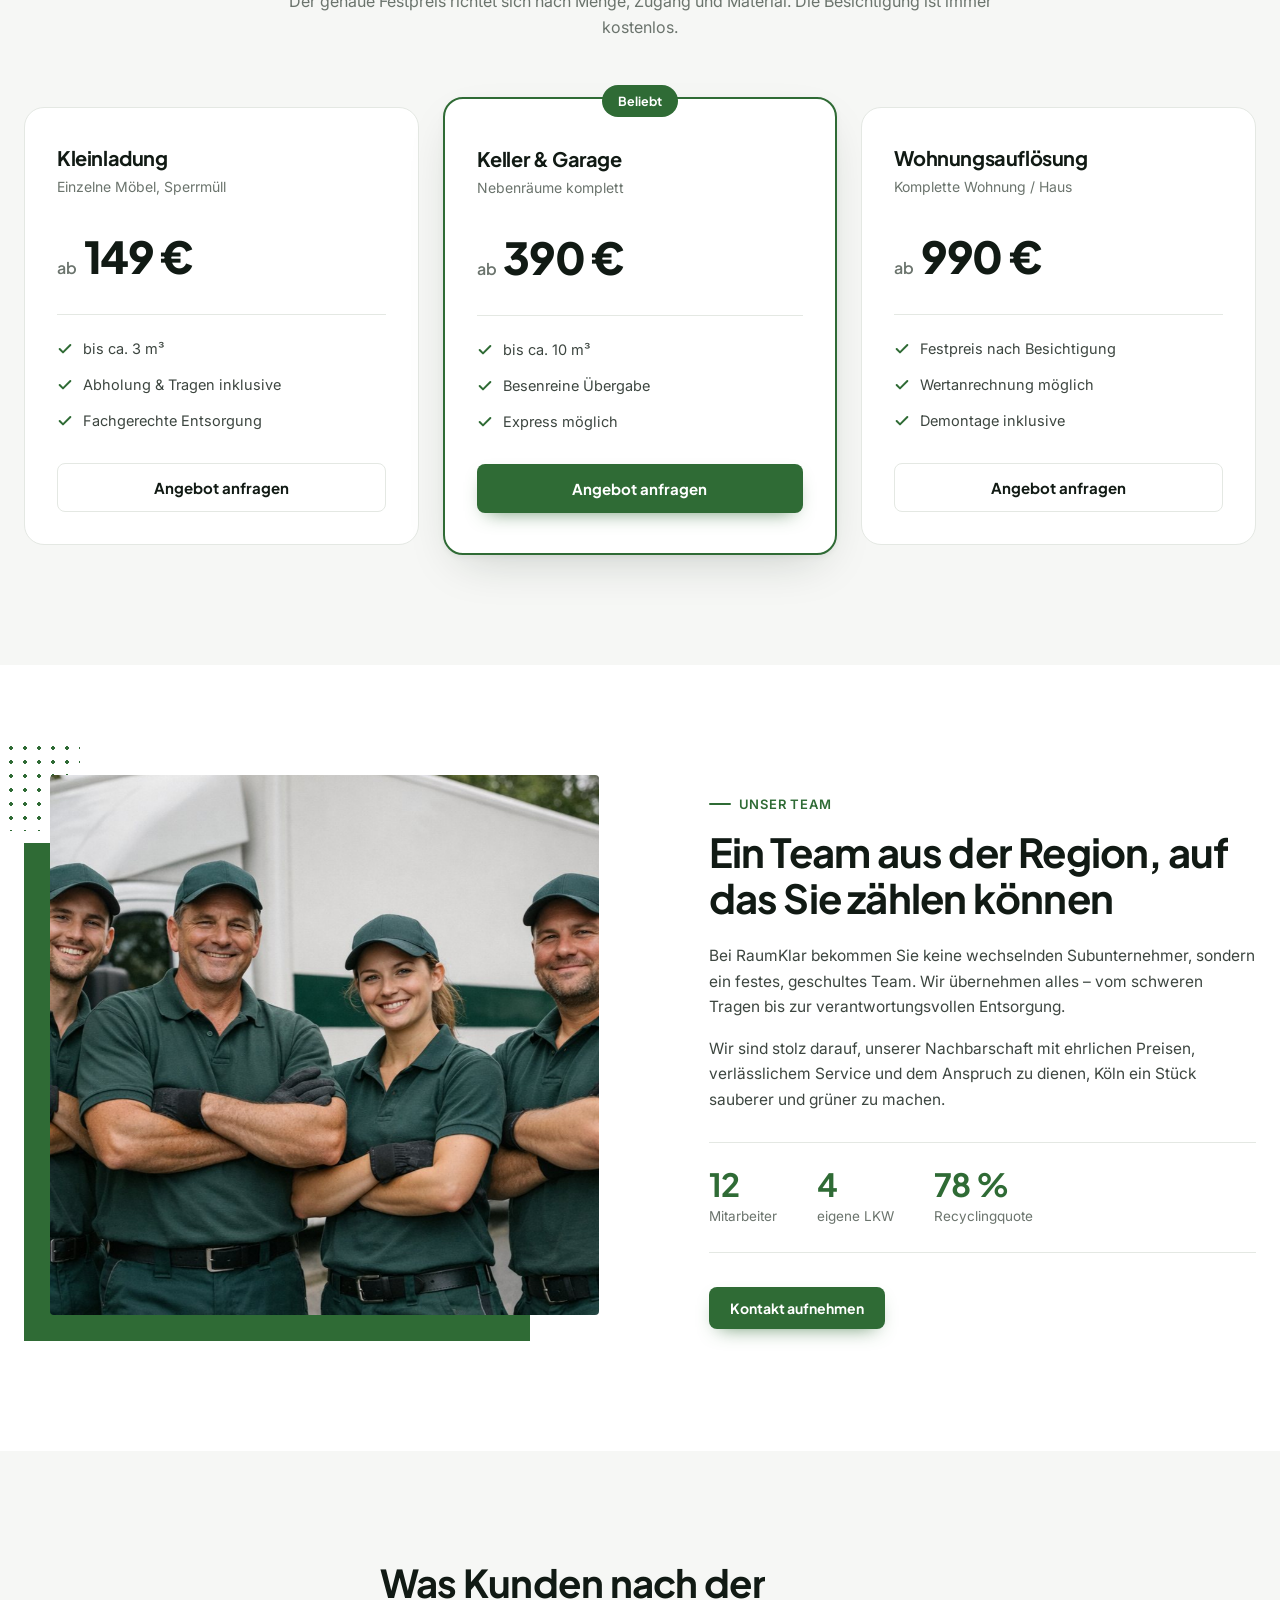
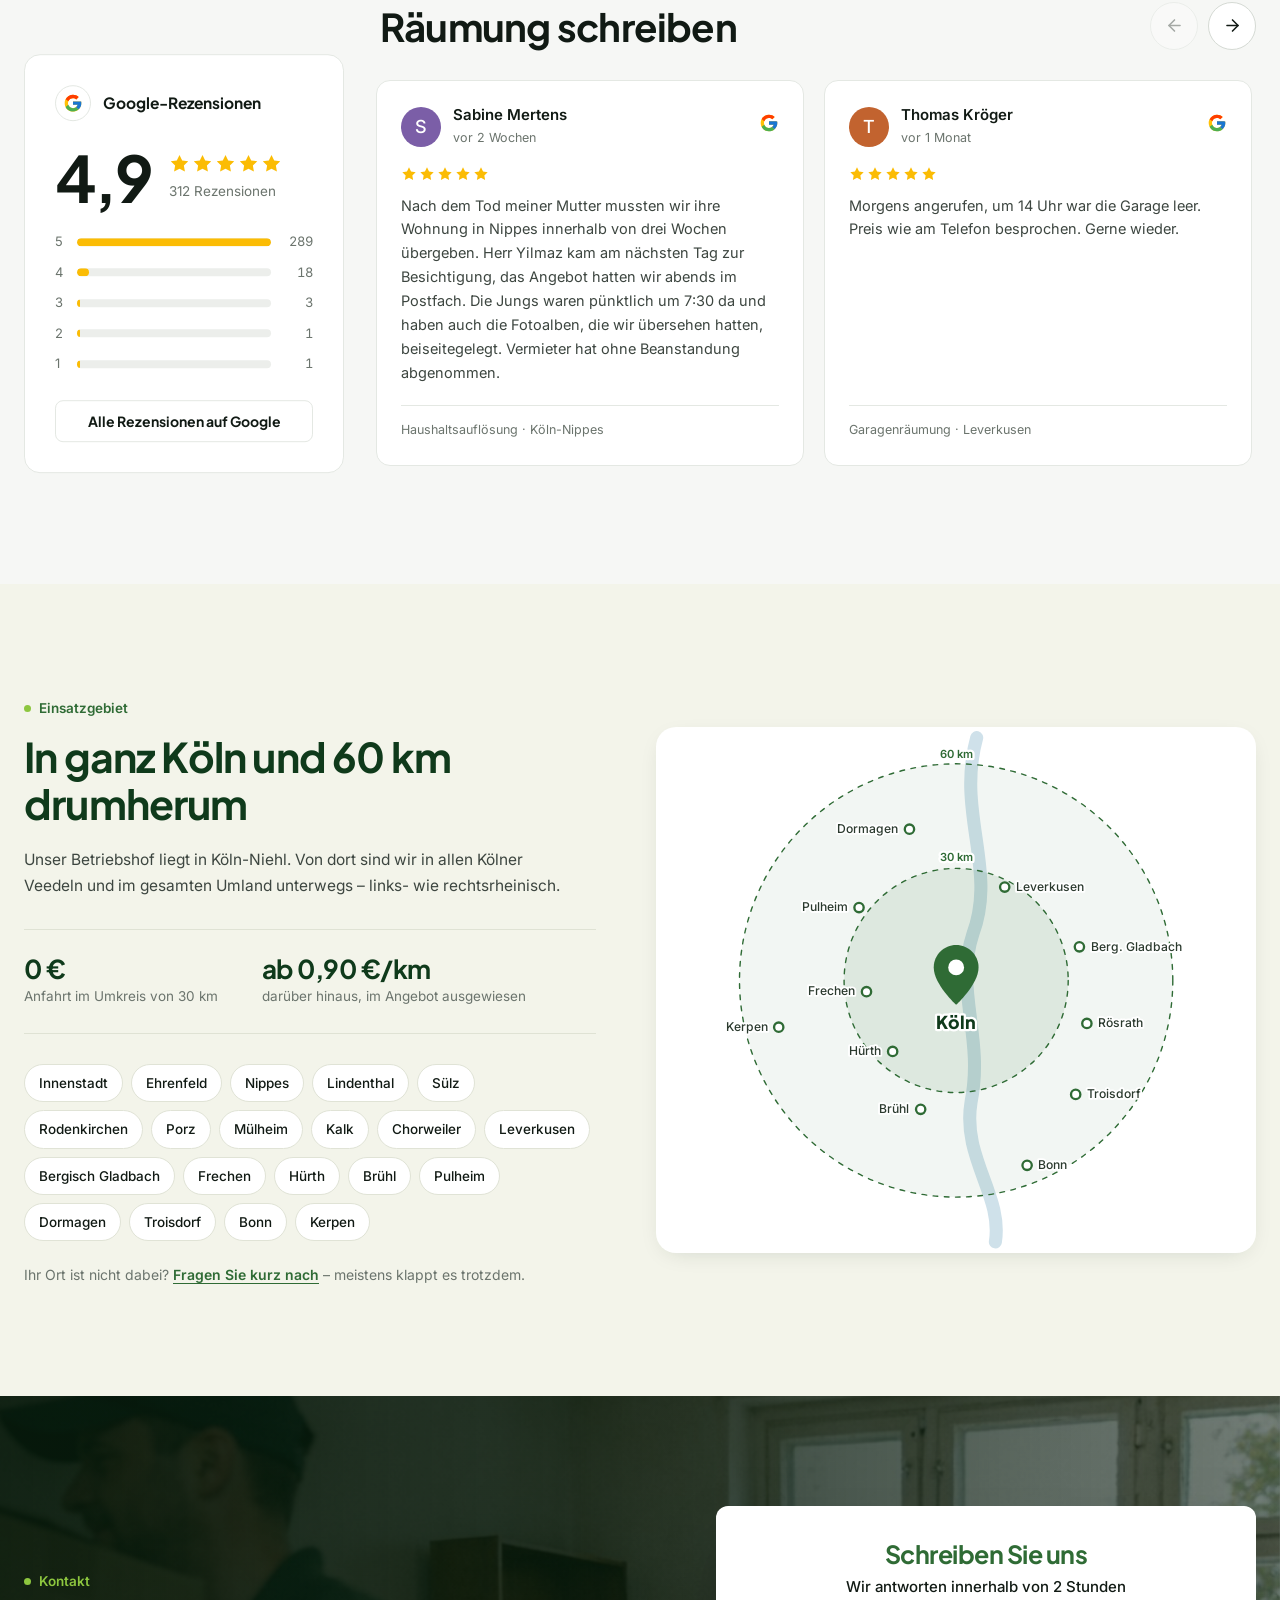
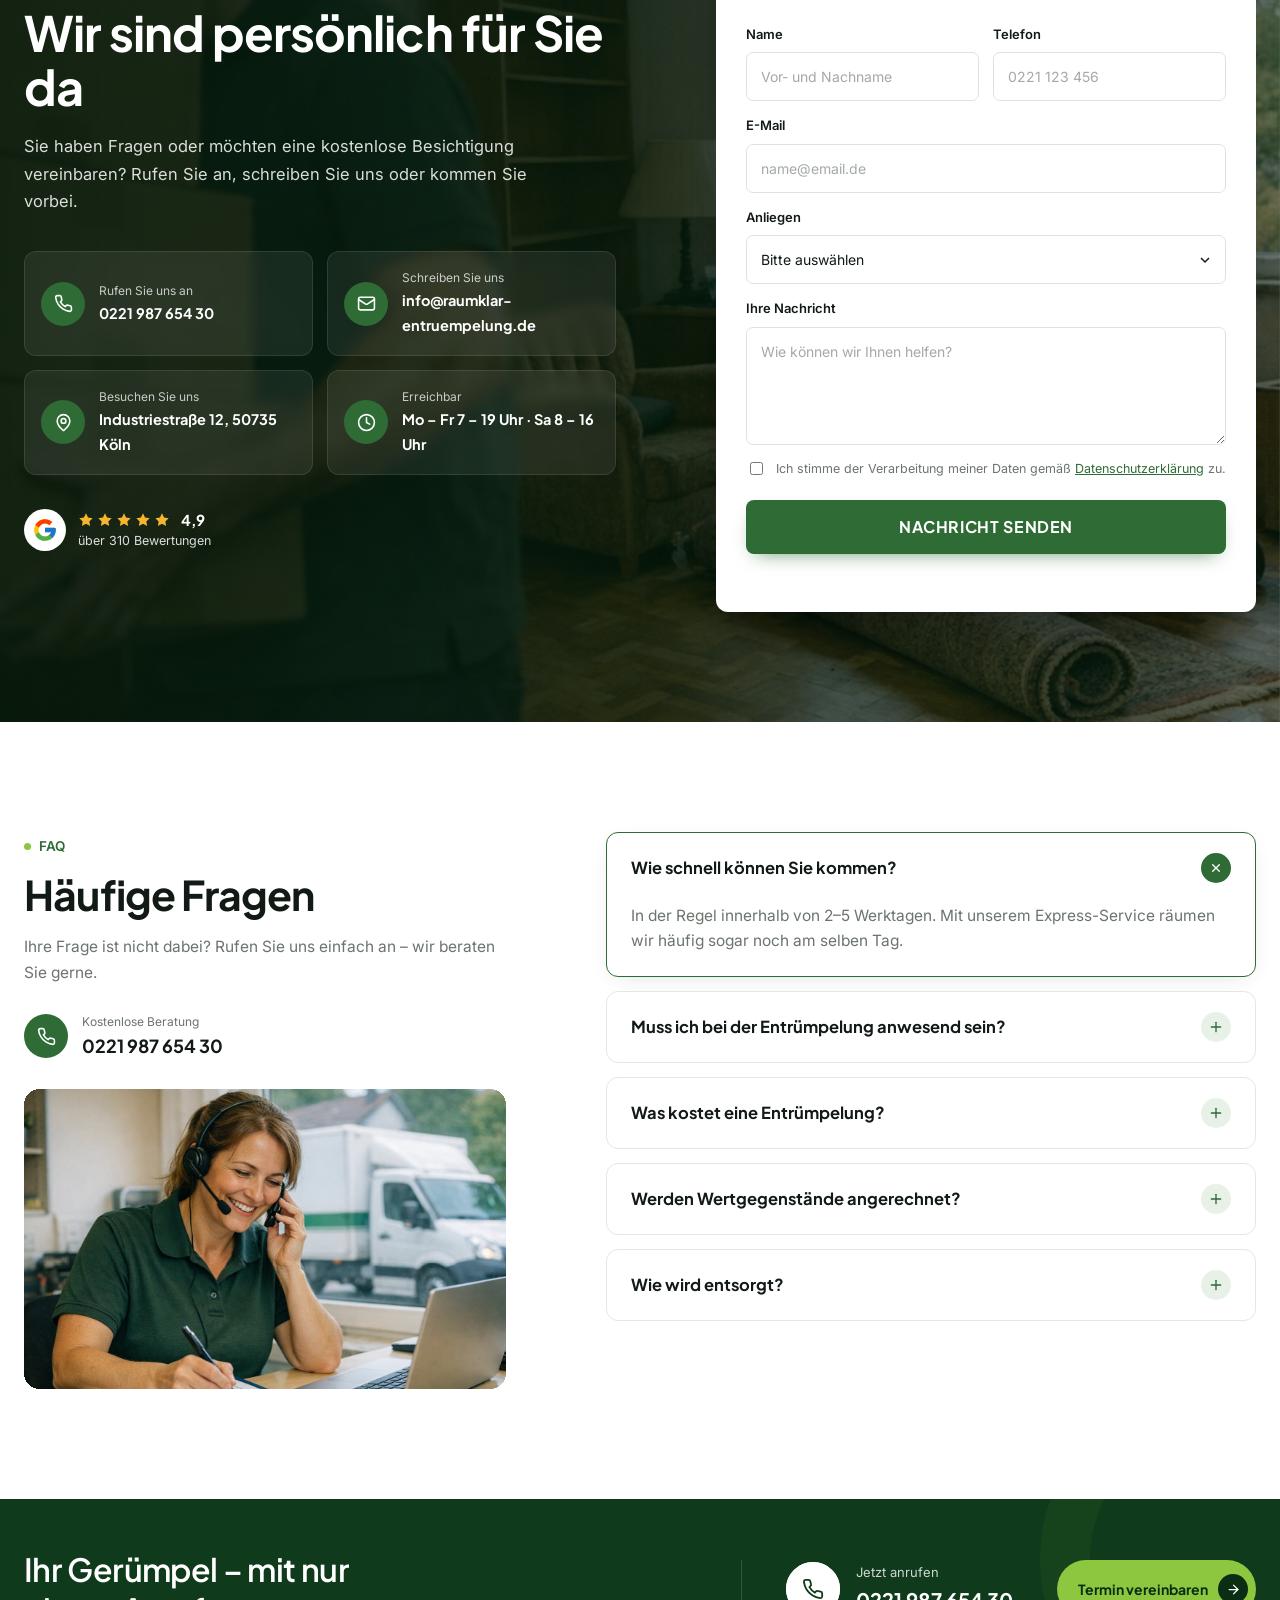
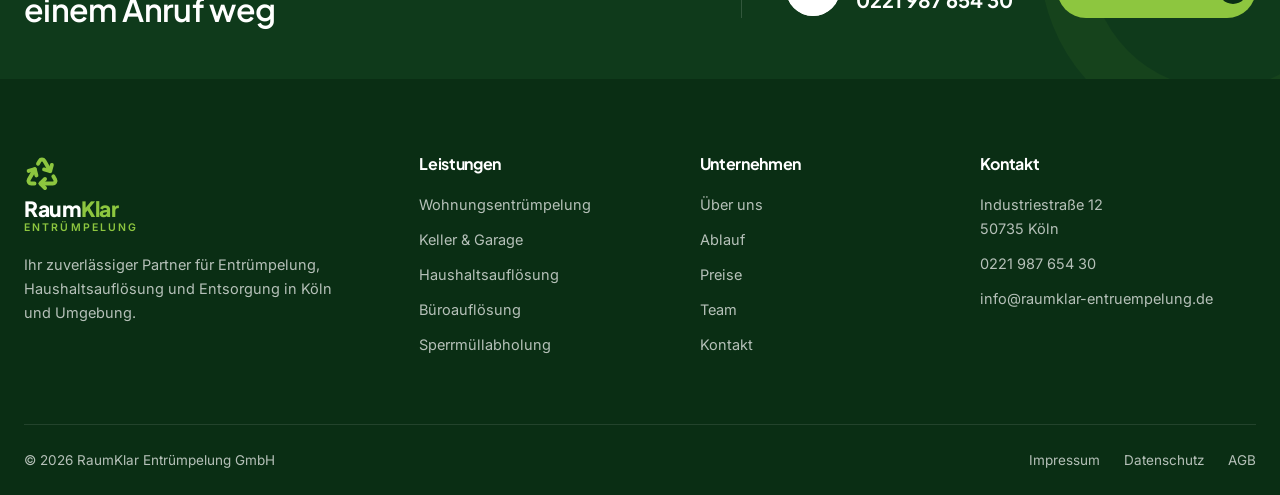
==== commit ca7782d4: "Rework trust strip, before/after and reviews; add two sections - Replace the icon row under the hero" ====
--- a/index.html
+++ b/index.html
@@ -13,6 +13,7 @@
   <link rel="preload" as="image" href="assets/img/before.jpg">
   <link rel="preload" as="image" href="assets/img/after.jpg">
   <link rel="preload" as="image" href="assets/img/team.jpg">
+  <link rel="preload" as="image" href="assets/img/sorting.jpg">
   <link rel="preload" as="image" href="assets/img/loading.jpg">
   <link rel="preload" as="image" href="assets/img/about.jpg">
   <link rel="preload" as="image" href="assets/img/cleanout.jpg">
@@ -122,17 +123,19 @@
   </div>
 </section>
 
-<!-- Warum RaumKlar -->
-<section class="why-wrap">
-  <div class="container">
-    <div class="why">
-      <h2>Warum <span>RaumKlar</span>?</h2>
-      <div class="why-grid">
-        <div class="why-item"><span class="why-icon"><svg><use href="#i-shield"/></svg></span><p>Versichert &amp; zertifiziert</p></div>
-        <div class="why-item"><span class="why-icon"><svg><use href="#i-file"/></svg></span><p>Kostenlose Besichtigung</p></div>
-        <div class="why-item"><span class="why-icon"><svg><use href="#i-euro"/></svg></span><p>Verbindlicher Festpreis</p></div>
-        <div class="why-item"><span class="why-icon"><svg><use href="#i-leaf"/></svg></span><p>Umweltgerechte Entsorgung</p></div>
-        <div class="why-item"><span class="why-icon"><svg><use href="#i-clock"/></svg></span><p>Express am selben Tag</p></div>
+<!-- Fakten-Leiste -->
+<section class="trust-wrap">
+  <div class="container">
+    <div class="trust">
+      <div class="trust-lead">
+        <h2>Darauf können Sie sich verlassen</h2>
+        <p>Seit 2011 in Köln – inhabergeführt, mit festem Team.</p>
+      </div>
+      <div class="trust-facts">
+        <div class="trust-fact"><strong>Festpreis</strong><span>Verbindlich nach der Besichtigung, ohne Nachforderungen.</span></div>
+        <div class="trust-fact"><strong>24&nbsp;h</strong><span>Express-Räumung oft schon am selben oder nächsten Tag.</span></div>
+        <div class="trust-fact"><strong>0&nbsp;€</strong><span>Besichtigung und Angebot sind immer kostenlos.</span></div>
+        <div class="trust-fact"><strong>Besenrein</strong><span>Übergabefertig für Vermieter, Makler oder Käufer.</span></div>
       </div>
     </div>
   </div>
@@ -166,8 +169,14 @@
         <a href="#buchung" class="btn btn-white btn-sm">Jetzt buchen</a>
         <svg class="cta-truck" aria-hidden="true"><use href="#i-truck"/></svg>
       </div>
-      <figure class="ba reveal img-reveal"><img src="assets/img/before.jpg" alt="Vollgestellte Garage vor der Entrümpelung" decoding="async"><figcaption>Vorher</figcaption></figure>
-      <figure class="ba reveal img-reveal"><img src="assets/img/after.jpg" alt="Leere, besenreine Garage nach der Entrümpelung" decoding="async"><figcaption>Nachher</figcaption></figure>
+      <div class="compare reveal" style="--pos:50%">
+        <img src="assets/img/after.jpg" alt="Leere, besenreine Garage nach der Entrümpelung" decoding="async">
+        <img class="compare-before" src="assets/img/before.jpg" alt="Vollgestellte Garage vor der Entrümpelung" decoding="async">
+        <span class="compare-label l">Vorher</span>
+        <span class="compare-label r">Nachher</span>
+        <span class="compare-handle" aria-hidden="true"><i><svg viewBox="0 0 24 24"><path d="m9 6-6 6 6 6"/><path d="m15 6 6 6-6 6"/></svg></i></span>
+        <input type="range" min="0" max="100" value="50" step="0.1" aria-label="Vorher-Nachher-Vergleich verschieben">
+      </div>
     </div>
 
     <div class="info-grid">
@@ -183,7 +192,7 @@
         <p>Transparente Preise ohne versteckte Kosten. Kostenlose, unverbindliche Besichtigung.</p>
         <a href="#preise" class="link-arrow sm">Angebot holen <svg><use href="#i-arrow"/></svg></a>
       </div>
-      <div class="info-card map-card reveal" data-anim="zoom" id="einsatzgebiet">
+      <div class="info-card map-card reveal" data-anim="zoom">
         <svg viewBox="0 0 240 260" preserveAspectRatio="xMidYMid slice" class="map-svg" role="img" aria-label="Karte des Einsatzgebiets rund um Köln">
           <rect width="240" height="260" fill="#e6efe4"/>
           <g stroke="#fff" stroke-width="3" fill="none" stroke-linecap="round">
@@ -320,6 +329,29 @@
 </section>
 
 
+<!-- ============ VERWERTUNG ============ -->
+<section class="section reuse" id="verwertung">
+  <div class="container">
+    <div class="reuse-grid">
+      <div class="reuse-media reveal img-reveal" data-anim="left">
+        <div class="reuse-img"><img data-parallax src="assets/img/sorting.jpg" alt="Mitarbeiter sortiert Altholz auf dem Wertstoffhof" decoding="async"></div>
+        <div class="reuse-note"><svg><use href="#i-file"/></svg><span><strong>Entsorgungsnachweis</strong>auf Wunsch zu jedem Auftrag</span></div>
+      </div>
+      <div class="reuse-text reveal" data-anim="right">
+        <span class="eyebrow">Verwertung</span>
+        <h2>Was mit Ihren Sachen passiert</h2>
+        <p>Entrümpeln heißt bei uns nicht „alles auf die Kippe“. Wir sortieren schon beim Aufladen vor und fahren jede Fraktion dorthin, wo sie am sinnvollsten weiterverwendet wird.</p>
+        <ul class="reuse-bars stagger">
+          <li style="--v:46%"><div><strong>Recycling</strong><span>Holz, Metall, Elektrogeräte, Papier</span></div><em><b data-count="46">0</b>&nbsp;%</em><i></i></li>
+          <li style="--v:32%"><div><strong>Wiederverwendung &amp; Spende</strong><span>Möbel und Hausrat an Sozialkaufhäuser in Köln</span></div><em><b data-count="32">0</b>&nbsp;%</em><i></i></li>
+          <li style="--v:22%"><div><strong>Fachgerechte Entsorgung</strong><span>Restmüll und Sonderabfälle über zertifizierte Betriebe</span></div><em><b data-count="22">0</b>&nbsp;%</em><i></i></li>
+        </ul>
+        <p class="reuse-foot">Durchschnitt aller Aufträge 2025, nach Gewicht.</p>
+      </div>
+    </div>
+  </div>
+</section>
+
 <!-- ============ PREISE ============ -->
 <section class="section pricing" id="preise">
   <div class="container narrow">
@@ -380,28 +412,91 @@
 </section>
 
 <!-- ============ BEWERTUNGEN ============ -->
-<section class="section reviews">
-  <div class="container narrow">
-    <div class="section-head center reveal">
-      <span class="eyebrow">Kundenstimmen</span>
-      <h2>Das sagen unsere Kunden</h2>
-    </div>
-    <div class="rev-grid">
-      <figure class="rev reveal">
-        <div class="stars"><svg><use href="#i-star"/></svg><svg><use href="#i-star"/></svg><svg><use href="#i-star"/></svg><svg><use href="#i-star"/></svg><svg><use href="#i-star"/></svg></div>
-        <blockquote>„Nach dem Tod meiner Mutter hat RaumKlar die komplette Wohnung aufgelöst. Sehr einfühlsam, pünktlich und am Ende wirklich besenrein. Der Festpreis wurde genau eingehalten."</blockquote>
-        <figcaption><span class="rev-av">SM</span><div><strong>Sabine M.</strong><small>Haushaltsauflösung, Köln-Nippes</small></div></figcaption>
-      </figure>
-      <figure class="rev reveal">
-        <div class="stars"><svg><use href="#i-star"/></svg><svg><use href="#i-star"/></svg><svg><use href="#i-star"/></svg><svg><use href="#i-star"/></svg><svg><use href="#i-star"/></svg></div>
-        <blockquote>„Morgens angerufen, nachmittags war die Garage leer. Freundliches Team, faire Abrechnung – absolute Empfehlung."</blockquote>
-        <figcaption><span class="rev-av">TK</span><div><strong>Thomas K.</strong><small>Garagenräumung, Leverkusen</small></div></figcaption>
-      </figure>
-      <figure class="rev reveal">
-        <div class="stars"><svg><use href="#i-star"/></svg><svg><use href="#i-star"/></svg><svg><use href="#i-star"/></svg><svg><use href="#i-star"/></svg><svg><use href="#i-star"/></svg></div>
-        <blockquote>„Wir haben unser altes Büro mit 30 Arbeitsplätzen räumen lassen. Alles am Wochenende erledigt, inklusive Aktenvernichtung. Top organisiert."</blockquote>
-        <figcaption><span class="rev-av">JB</span><div><strong>Julia B.</strong><small>Büroauflösung, Köln-Ehrenfeld</small></div></figcaption>
-      </figure>
+<section class="section reviews" id="bewertungen">
+  <div class="container">
+    <div class="gr">
+      <aside class="gr-summary reveal" data-anim="left">
+        <div class="gr-brand"><span class="g-logo" aria-hidden="true"><svg viewBox="0 0 48 48"><path fill="#FFC107" d="M43.6 20.1H42V20H24v8h11.3C33.7 32.7 29.2 36 24 36c-6.6 0-12-5.4-12-12s5.4-12 12-12c3.1 0 5.8 1.2 7.9 3.1l5.7-5.7C34 6.1 29.3 4 24 4 13 4 4 13 4 24s9 20 20 20 20-9 20-20c0-1.3-.1-2.6-.4-3.9z"/><path fill="#FF3D00" d="m6.3 14.7 6.6 4.8C14.7 15.1 19 12 24 12c3.1 0 5.8 1.2 7.9 3.1l5.7-5.7C34 6.1 29.3 4 24 4 16.3 4 9.7 8.3 6.3 14.7z"/><path fill="#4CAF50" d="M24 44c5.2 0 9.9-2 13.4-5.2l-6.2-5.2C29.2 35.1 26.7 36 24 36c-5.2 0-9.6-3.3-11.3-8l-6.5 5C9.5 39.6 16.2 44 24 44z"/><path fill="#1976D2" d="M43.6 20.1H42V20H24v8h11.3c-.8 2.2-2.2 4.2-4.1 5.6l6.2 5.2C37 39.2 44 34 44 24c0-1.3-.1-2.6-.4-3.9z"/></svg></span><span>Google-Rezensionen</span></div>
+        <div class="gr-score"><strong>4,9</strong><div><div class="gr-stars lg"><svg><use href="#i-star"/></svg><svg><use href="#i-star"/></svg><svg><use href="#i-star"/></svg><svg><use href="#i-star"/></svg><svg><use href="#i-star"/></svg></div><small>312 Rezensionen</small></div></div>
+        <ul class="gr-dist"><li><span>5</span><i><b style="--v:100.0%"></b></i><em>289</em></li><li><span>4</span><i><b style="--v:6.2%"></b></i><em>18</em></li><li><span>3</span><i><b style="--v:1.0%"></b></i><em>3</em></li><li><span>2</span><i><b style="--v:0.3%"></b></i><em>1</em></li><li><span>1</span><i><b style="--v:0.3%"></b></i><em>1</em></li></ul>
+        <a href="#" class="btn btn-outline btn-sm btn-block">Alle Rezensionen auf Google</a>
+      </aside>
+      <div class="gr-main">
+        <div class="gr-head reveal">
+          <h2>Was Kunden nach der Räumung schreiben</h2>
+          <div class="gr-nav"><button type="button" class="gr-prev" aria-label="Vorherige Rezensionen"><svg><use href="#i-arrow"/></svg></button><button type="button" class="gr-next" aria-label="Weitere Rezensionen"><svg><use href="#i-arrow"/></svg></button></div>
+        </div>
+        <div class="gr-track reveal">
+        <article class="gr-card">
+          <header><span class="gr-av" style="background:#7b5ea7">S</span><div><strong>Sabine Mertens</strong><small>vor 2 Wochen</small></div><span class="gr-g" aria-label="Google-Rezension"><svg viewBox="0 0 48 48"><path fill="#FFC107" d="M43.6 20.1H42V20H24v8h11.3C33.7 32.7 29.2 36 24 36c-6.6 0-12-5.4-12-12s5.4-12 12-12c3.1 0 5.8 1.2 7.9 3.1l5.7-5.7C34 6.1 29.3 4 24 4 13 4 4 13 4 24s9 20 20 20 20-9 20-20c0-1.3-.1-2.6-.4-3.9z"/><path fill="#FF3D00" d="m6.3 14.7 6.6 4.8C14.7 15.1 19 12 24 12c3.1 0 5.8 1.2 7.9 3.1l5.7-5.7C34 6.1 29.3 4 24 4 16.3 4 9.7 8.3 6.3 14.7z"/><path fill="#4CAF50" d="M24 44c5.2 0 9.9-2 13.4-5.2l-6.2-5.2C29.2 35.1 26.7 36 24 36c-5.2 0-9.6-3.3-11.3-8l-6.5 5C9.5 39.6 16.2 44 24 44z"/><path fill="#1976D2" d="M43.6 20.1H42V20H24v8h11.3c-.8 2.2-2.2 4.2-4.1 5.6l6.2 5.2C37 39.2 44 34 44 24c0-1.3-.1-2.6-.4-3.9z"/></svg></span></header>
+          <div class="gr-stars"><svg><use href="#i-star"/></svg><svg><use href="#i-star"/></svg><svg><use href="#i-star"/></svg><svg><use href="#i-star"/></svg><svg><use href="#i-star"/></svg></div>
+          <p>Nach dem Tod meiner Mutter mussten wir ihre Wohnung in Nippes innerhalb von drei Wochen übergeben. Herr Yilmaz kam am nächsten Tag zur Besichtigung, das Angebot hatten wir abends im Postfach. Die Jungs waren pünktlich um 7:30 da und haben auch die Fotoalben, die wir übersehen hatten, beiseitegelegt. Vermieter hat ohne Beanstandung abgenommen.</p>
+          <footer>Haushaltsauflösung · Köln-Nippes</footer>
+        </article>
+        <article class="gr-card">
+          <header><span class="gr-av" style="background:#c2632f">T</span><div><strong>Thomas Kröger</strong><small>vor 1 Monat</small></div><span class="gr-g" aria-label="Google-Rezension"><svg viewBox="0 0 48 48"><path fill="#FFC107" d="M43.6 20.1H42V20H24v8h11.3C33.7 32.7 29.2 36 24 36c-6.6 0-12-5.4-12-12s5.4-12 12-12c3.1 0 5.8 1.2 7.9 3.1l5.7-5.7C34 6.1 29.3 4 24 4 13 4 4 13 4 24s9 20 20 20 20-9 20-20c0-1.3-.1-2.6-.4-3.9z"/><path fill="#FF3D00" d="m6.3 14.7 6.6 4.8C14.7 15.1 19 12 24 12c3.1 0 5.8 1.2 7.9 3.1l5.7-5.7C34 6.1 29.3 4 24 4 16.3 4 9.7 8.3 6.3 14.7z"/><path fill="#4CAF50" d="M24 44c5.2 0 9.9-2 13.4-5.2l-6.2-5.2C29.2 35.1 26.7 36 24 36c-5.2 0-9.6-3.3-11.3-8l-6.5 5C9.5 39.6 16.2 44 24 44z"/><path fill="#1976D2" d="M43.6 20.1H42V20H24v8h11.3c-.8 2.2-2.2 4.2-4.1 5.6l6.2 5.2C37 39.2 44 34 44 24c0-1.3-.1-2.6-.4-3.9z"/></svg></span></header>
+          <div class="gr-stars"><svg><use href="#i-star"/></svg><svg><use href="#i-star"/></svg><svg><use href="#i-star"/></svg><svg><use href="#i-star"/></svg><svg><use href="#i-star"/></svg></div>
+          <p>Morgens angerufen, um 14 Uhr war die Garage leer. Preis wie am Telefon besprochen. Gerne wieder.</p>
+          <footer>Garagenräumung · Leverkusen</footer>
+        </article>
+        <article class="gr-card">
+          <header><span class="gr-av" style="background:#2f7d8c">J</span><div><strong>Julia Brandt</strong><small>vor 1 Monat</small></div><span class="gr-g" aria-label="Google-Rezension"><svg viewBox="0 0 48 48"><path fill="#FFC107" d="M43.6 20.1H42V20H24v8h11.3C33.7 32.7 29.2 36 24 36c-6.6 0-12-5.4-12-12s5.4-12 12-12c3.1 0 5.8 1.2 7.9 3.1l5.7-5.7C34 6.1 29.3 4 24 4 13 4 4 13 4 24s9 20 20 20 20-9 20-20c0-1.3-.1-2.6-.4-3.9z"/><path fill="#FF3D00" d="m6.3 14.7 6.6 4.8C14.7 15.1 19 12 24 12c3.1 0 5.8 1.2 7.9 3.1l5.7-5.7C34 6.1 29.3 4 24 4 16.3 4 9.7 8.3 6.3 14.7z"/><path fill="#4CAF50" d="M24 44c5.2 0 9.9-2 13.4-5.2l-6.2-5.2C29.2 35.1 26.7 36 24 36c-5.2 0-9.6-3.3-11.3-8l-6.5 5C9.5 39.6 16.2 44 24 44z"/><path fill="#1976D2" d="M43.6 20.1H42V20H24v8h11.3c-.8 2.2-2.2 4.2-4.1 5.6l6.2 5.2C37 39.2 44 34 44 24c0-1.3-.1-2.6-.4-3.9z"/></svg></span></header>
+          <div class="gr-stars"><svg><use href="#i-star"/></svg><svg><use href="#i-star"/></svg><svg><use href="#i-star"/></svg><svg><use href="#i-star"/></svg><svg><use href="#i-star"/></svg></div>
+          <p>Wir haben unser altes Büro in Ehrenfeld räumen lassen, 30 Arbeitsplätze plus Archiv. Lief komplett am Wochenende, montags war besenrein. Für die Akten gab es ein Vernichtungsprotokoll, das war uns wichtig.</p>
+          <footer>Büroauflösung · Köln-Ehrenfeld</footer>
+        </article>
+        <article class="gr-card">
+          <header><span class="gr-av" style="background:#4f7a3a">M</span><div><strong>Markus Heinen</strong><small>vor 2 Monaten</small></div><span class="gr-g" aria-label="Google-Rezension"><svg viewBox="0 0 48 48"><path fill="#FFC107" d="M43.6 20.1H42V20H24v8h11.3C33.7 32.7 29.2 36 24 36c-6.6 0-12-5.4-12-12s5.4-12 12-12c3.1 0 5.8 1.2 7.9 3.1l5.7-5.7C34 6.1 29.3 4 24 4 13 4 4 13 4 24s9 20 20 20 20-9 20-20c0-1.3-.1-2.6-.4-3.9z"/><path fill="#FF3D00" d="m6.3 14.7 6.6 4.8C14.7 15.1 19 12 24 12c3.1 0 5.8 1.2 7.9 3.1l5.7-5.7C34 6.1 29.3 4 24 4 16.3 4 9.7 8.3 6.3 14.7z"/><path fill="#4CAF50" d="M24 44c5.2 0 9.9-2 13.4-5.2l-6.2-5.2C29.2 35.1 26.7 36 24 36c-5.2 0-9.6-3.3-11.3-8l-6.5 5C9.5 39.6 16.2 44 24 44z"/><path fill="#1976D2" d="M43.6 20.1H42V20H24v8h11.3c-.8 2.2-2.2 4.2-4.1 5.6l6.2 5.2C37 39.2 44 34 44 24c0-1.3-.1-2.6-.4-3.9z"/></svg></span></header>
+          <div class="gr-stars"><svg><use href="#i-star"/></svg><svg><use href="#i-star"/></svg><svg><use href="#i-star"/></svg><svg><use href="#i-star"/></svg><svg class="off"><use href="#i-star"/></svg></div>
+          <p>Gute Arbeit, Keller ist leer und sauber. Der LKW kam eine knappe Stunde später als angekündigt, es wurde aber vorher angerufen. Einen Stern Abzug dafür, sonst alles top.</p>
+          <footer>Kellerentrümpelung · Hürth</footer>
+        </article>
+        <article class="gr-card">
+          <header><span class="gr-av" style="background:#b0456b">A</span><div><strong>Aylin Demir</strong><small>vor 3 Monaten</small></div><span class="gr-g" aria-label="Google-Rezension"><svg viewBox="0 0 48 48"><path fill="#FFC107" d="M43.6 20.1H42V20H24v8h11.3C33.7 32.7 29.2 36 24 36c-6.6 0-12-5.4-12-12s5.4-12 12-12c3.1 0 5.8 1.2 7.9 3.1l5.7-5.7C34 6.1 29.3 4 24 4 13 4 4 13 4 24s9 20 20 20 20-9 20-20c0-1.3-.1-2.6-.4-3.9z"/><path fill="#FF3D00" d="m6.3 14.7 6.6 4.8C14.7 15.1 19 12 24 12c3.1 0 5.8 1.2 7.9 3.1l5.7-5.7C34 6.1 29.3 4 24 4 16.3 4 9.7 8.3 6.3 14.7z"/><path fill="#4CAF50" d="M24 44c5.2 0 9.9-2 13.4-5.2l-6.2-5.2C29.2 35.1 26.7 36 24 36c-5.2 0-9.6-3.3-11.3-8l-6.5 5C9.5 39.6 16.2 44 24 44z"/><path fill="#1976D2" d="M43.6 20.1H42V20H24v8h11.3c-.8 2.2-2.2 4.2-4.1 5.6l6.2 5.2C37 39.2 44 34 44 24c0-1.3-.1-2.6-.4-3.9z"/></svg></span></header>
+          <div class="gr-stars"><svg><use href="#i-star"/></svg><svg><use href="#i-star"/></svg><svg><use href="#i-star"/></svg><svg><use href="#i-star"/></svg><svg><use href="#i-star"/></svg></div>
+          <p>Dritter Stock ohne Aufzug, altes Klavier inklusive. Kein Kratzer im Treppenhaus. Für die Schrankwand und zwei Kommoden wurden uns 120 € angerechnet, damit hatte ich gar nicht gerechnet.</p>
+          <footer>Wohnungsauflösung · Köln-Sülz</footer>
+        </article>
+        <article class="gr-card">
+          <header><span class="gr-av" style="background:#55606e">P</span><div><strong>Peter Wolff</strong><small>vor 4 Monaten</small></div><span class="gr-g" aria-label="Google-Rezension"><svg viewBox="0 0 48 48"><path fill="#FFC107" d="M43.6 20.1H42V20H24v8h11.3C33.7 32.7 29.2 36 24 36c-6.6 0-12-5.4-12-12s5.4-12 12-12c3.1 0 5.8 1.2 7.9 3.1l5.7-5.7C34 6.1 29.3 4 24 4 13 4 4 13 4 24s9 20 20 20 20-9 20-20c0-1.3-.1-2.6-.4-3.9z"/><path fill="#FF3D00" d="m6.3 14.7 6.6 4.8C14.7 15.1 19 12 24 12c3.1 0 5.8 1.2 7.9 3.1l5.7-5.7C34 6.1 29.3 4 24 4 16.3 4 9.7 8.3 6.3 14.7z"/><path fill="#4CAF50" d="M24 44c5.2 0 9.9-2 13.4-5.2l-6.2-5.2C29.2 35.1 26.7 36 24 36c-5.2 0-9.6-3.3-11.3-8l-6.5 5C9.5 39.6 16.2 44 24 44z"/><path fill="#1976D2" d="M43.6 20.1H42V20H24v8h11.3c-.8 2.2-2.2 4.2-4.1 5.6l6.2 5.2C37 39.2 44 34 44 24c0-1.3-.1-2.6-.4-3.9z"/></svg></span></header>
+          <div class="gr-stars"><svg><use href="#i-star"/></svg><svg><use href="#i-star"/></svg><svg><use href="#i-star"/></svg><svg><use href="#i-star"/></svg><svg><use href="#i-star"/></svg></div>
+          <p>Hausverwaltung, wir beauftragen RaumKlar regelmäßig für Kellerabteile und Messie-Wohnungen. Zuverlässig, Rechnung stimmt immer mit dem Angebot überein.</p>
+          <footer>Hausverwaltung · Bergisch Gladbach</footer>
+        </article>
+        </div>
+      </div>
+    </div>
+  </div>
+</section>
+
+<!-- ============ EINSATZGEBIET ============ -->
+<section class="section area" id="einsatzgebiet">
+  <div class="container">
+    <div class="area-grid">
+      <div class="area-text reveal" data-anim="left">
+        <span class="eyebrow">Einsatzgebiet</span>
+        <h2>In ganz Köln und 60 km drumherum</h2>
+        <p>Unser Betriebshof liegt in Köln-Niehl. Von dort sind wir in allen Kölner Veedeln und im gesamten Umland unterwegs – links- wie rechtsrheinisch.</p>
+        <div class="area-facts">
+          <div><strong>0&nbsp;€</strong><span>Anfahrt im Umkreis von 30 km</span></div>
+          <div><strong>ab 0,90&nbsp;€/km</strong><span>darüber hinaus, im Angebot ausgewiesen</span></div>
+        </div>
+        <ul class="area-chips stagger"><li>Innenstadt</li><li>Ehrenfeld</li><li>Nippes</li><li>Lindenthal</li><li>Sülz</li><li>Rodenkirchen</li><li>Porz</li><li>Mülheim</li><li>Kalk</li><li>Chorweiler</li><li>Leverkusen</li><li>Bergisch Gladbach</li><li>Frechen</li><li>Hürth</li><li>Brühl</li><li>Pulheim</li><li>Dormagen</li><li>Troisdorf</li><li>Bonn</li><li>Kerpen</li></ul>
+        <p class="area-foot">Ihr Ort ist nicht dabei? <a href="#kontakt">Fragen Sie kurz nach</a> – meistens klappt es trotzdem.</p>
+      </div>
+      <div class="area-map reveal" data-anim="right">
+        <svg viewBox="0 0 600 520" class="area-svg" role="img" aria-label="Karte: Einsatzgebiet rund um Köln mit 30- und 60-Kilometer-Radius">
+          <path class="area-rhein" d="M322 -10 C300 70 344 130 318 200 C298 260 330 310 316 380 C306 440 350 480 342 530"/>
+          <circle class="area-ring r2" cx="300" cy="250" r="232"/>
+          <circle class="area-ring r1" cx="300" cy="250" r="120"/>
+          <text class="area-km" x="300" y="122" text-anchor="middle">30 km</text>
+          <text class="area-km" x="300" y="12" text-anchor="middle">60 km</text>
+          <g class="area-dot" style="--d:1"><circle cx="352" cy="150" r="5"/><text x="364" y="154" text-anchor="start">Leverkusen</text></g><g class="area-dot" style="--d:2"><circle cx="432" cy="214" r="5"/><text x="444" y="218" text-anchor="start">Berg. Gladbach</text></g><g class="area-dot" style="--d:3"><circle cx="204" cy="262" r="5"/><text x="192" y="266" text-anchor="end">Frechen</text></g><g class="area-dot" style="--d:4"><circle cx="232" cy="326" r="5"/><text x="220" y="330" text-anchor="end">Hürth</text></g><g class="area-dot" style="--d:5"><circle cx="262" cy="388" r="5"/><text x="250" y="392" text-anchor="end">Brühl</text></g><g class="area-dot" style="--d:6"><circle cx="196" cy="172" r="5"/><text x="184" y="176" text-anchor="end">Pulheim</text></g><g class="area-dot" style="--d:7"><circle cx="250" cy="88" r="5"/><text x="238" y="92" text-anchor="end">Dormagen</text></g><g class="area-dot" style="--d:8"><circle cx="428" cy="372" r="5"/><text x="440" y="376" text-anchor="start">Troisdorf</text></g><g class="area-dot" style="--d:9"><circle cx="376" cy="448" r="5"/><text x="388" y="452" text-anchor="start">Bonn</text></g><g class="area-dot" style="--d:10"><circle cx="110" cy="300" r="5"/><text x="98" y="304" text-anchor="end">Kerpen</text></g><g class="area-dot" style="--d:11"><circle cx="440" cy="296" r="5"/><text x="452" y="300" text-anchor="start">Rösrath</text></g>
+          <circle class="area-pulse" cx="300" cy="250" r="14"/>
+          <g class="area-pin" transform="translate(300 252)"><path d="M0 -40c-13 0-24 10.500-24 24 0 18 24 40 24 40s24-22 24-40c0-13.500-11-24-24-24z"/><circle cy="-16" r="8.500"/></g>
+          <text class="area-main" x="300" y="302" text-anchor="middle">Köln</text>
+        </svg>
+      </div>
     </div>
   </div>
 </section>
--- a/assets/css/style.css
+++ b/assets/css/style.css
@@ -135,17 +135,6 @@
 .hero .booking { margin: 0; }
 
 /* Warum-Leiste */
-.why-wrap { position: relative; z-index: 3; margin-top: -90px; }
-.why { background: #fff; border-radius: 12px; box-shadow: var(--shadow); padding: 40px 40px 44px; text-align: center; }
-.why h2 { font-size: clamp(26px, 2.4vw, 34px); font-weight: 700; margin-bottom: 34px; }
-.why h2 span { color: var(--green); }
-.why-grid { display: grid; grid-template-columns: repeat(5, 1fr); }
-.why-item { padding: 4px 12px; }
-.why-item + .why-item { border-left: 1px solid var(--line); }
-.why-icon { width: 66px; height: 66px; margin: 0 auto 16px; border-radius: 50%; background: var(--green); color: #fff; display: grid; place-items: center; box-shadow: 0 0 0 6px var(--green-soft); transition: transform .5s var(--ease); }
-.why-item:hover .why-icon { transform: translateY(-6px) rotate(-8deg); }
-.why-icon svg { font-size: 28px; }
-.why-item p { font-weight: 600; color: var(--ink); font-size: 15.5px; }
 
 /* ---------- Solutions ---------- */
 .solutions { padding-top: 110px; }
@@ -159,16 +148,12 @@
 
 /* ---------- CTA row ---------- */
 .cta-row { padding-bottom: 110px; }
-.cta-grid { display: grid; grid-template-columns: 1.5fr 1fr 1fr; gap: 16px; }
+.cta-grid { display: grid; grid-template-columns: 1fr 1.25fr; gap: 16px; }
 .cta-card { position: relative; overflow: hidden; background: var(--green); border-radius: var(--radius); padding: 48px 44px; color: #fff; min-height: 300px; display: flex; flex-direction: column; align-items: flex-start; }
 .cta-card h3 { color: #fff; font-size: 30px; font-weight: 800; text-transform: uppercase; letter-spacing: -.01em; margin-bottom: 14px; }
 .cta-card p { color: rgba(255,255,255,.9); max-width: 300px; margin-bottom: 26px; }
 .cta-card .btn { margin-top: auto; }
 .cta-truck { position: absolute; right: -14px; bottom: -22px; font-size: 190px; color: #fff; opacity: .1; stroke-width: 1.4; }
-.ba { position: relative; margin: 0; border-radius: var(--radius); overflow: hidden; min-height: 300px; }
-.ba img { position: absolute; inset: 0; width: 100%; height: 100%; object-fit: cover; transition: transform .6s; }
-.ba:hover img { transform: scale(1.04); }
-.ba figcaption { position: absolute; top: 0; left: 0; background: rgba(12, 18, 14, .78); color: #fff; font-family: var(--font-head); font-weight: 700; font-size: 14px; padding: 9px 18px; border-bottom-right-radius: 12px; }
 
 .info-grid { display: grid; grid-template-columns: repeat(4, 1fr); gap: 16px; margin-top: 24px; }
 .info-card { background: var(--bg-soft); border-radius: var(--radius); padding: 36px 32px; display: flex; flex-direction: column; min-height: 300px; overflow: hidden; }
@@ -280,15 +265,6 @@
 
 /* ---------- Reviews ---------- */
 .reviews { background: var(--green-tint); }
-.rev-grid { display: grid; grid-template-columns: repeat(3, 1fr); gap: 24px; }
-.rev { margin: 0; background: #fff; border-radius: var(--radius); padding: 30px; box-shadow: var(--shadow-sm); display: flex; flex-direction: column; }
-.rev .stars { justify-content: flex-start; margin-bottom: 18px; }
-.rev .stars svg { font-size: 18px; }
-.rev blockquote { margin: 0 0 26px; font-size: 15px; color: var(--ink); line-height: 1.7; }
-.rev figcaption { display: flex; align-items: center; gap: 14px; margin-top: auto; padding-top: 20px; border-top: 1px solid var(--line); }
-.rev-av { width: 44px; height: 44px; border-radius: 50%; background: var(--green-soft); color: var(--green); display: grid; place-items: center; font-weight: 700; font-family: var(--font-head); font-size: 14px; }
-.rev figcaption strong { display: block; color: var(--ink); font-size: 15px; }
-.rev figcaption small { color: var(--muted); font-size: 13px; }
 
 /* ---------- Contact ---------- */
 .contact { position: relative; padding: 110px 0; color: #fff; overflow: hidden; }
@@ -387,10 +363,6 @@
 /* Bild-Enthüllung per Maske */
 .img-reveal img { clip-path: inset(0 0 100% 0); transform: scale(1.15); transition: clip-path 1.3s var(--ease), transform 1.8s var(--ease); }
 .img-reveal.in img { clip-path: inset(0 0 0 0); transform: none; }
-.ba.img-reveal { opacity: 1; transform: none; }
-.ba.img-reveal.in:hover img { transform: scale(1.05); }
-.ba.img-reveal + .ba.img-reveal img { clip-path: inset(0 100% 0 0); }
-.ba.img-reveal + .ba.img-reveal.in img { clip-path: inset(0 0 0 0); }
 
 /* Hero-Intro */
 .hero-bg { animation: heroIn 2.4s var(--ease) backwards; }
@@ -406,7 +378,6 @@
 @keyframes fadeUp { from { opacity: 0; transform: translateY(26px); } to { opacity: 1; transform: none; } }
 .site-header { animation: navIn 1s var(--ease) .15s both; }
 @keyframes navIn { from { opacity: 0; transform: translateY(-30px); } to { opacity: 1; transform: none; } }
-.why-wrap .why { opacity: 0; animation: fadeUp 1s var(--ease) 1.2s forwards; }
 
 /* Header beim Scrollen */
 .nav-shell { transition: padding .35s var(--ease), box-shadow .35s; }
@@ -499,8 +470,6 @@
 .avatars:hover span:nth-child(2) { transition-delay: .05s; } .avatars:hover span:nth-child(3) { transition-delay: .1s; } .avatars:hover span:nth-child(4) { transition-delay: .15s; }
 
 /* ---------- Abschnitts-Animationen ---------- */
-.why-item { opacity: 0; animation: popIn .8s var(--ease) forwards; animation-delay: calc(1.45s + var(--n, 0) * .1s); }
-.why-item:nth-child(2) { --n: 1; } .why-item:nth-child(3) { --n: 2; } .why-item:nth-child(4) { --n: 3; } .why-item:nth-child(5) { --n: 4; }
 @keyframes popIn { from { opacity: 0; transform: translateY(18px) scale(.9); } to { opacity: 1; transform: none; } }
 
 .sol.reveal { transform: translateY(30px); }
@@ -511,8 +480,6 @@
 .step-no { transition: color .4s, transform .5s var(--ease); }
 .step:hover .step-no { color: var(--green); transform: scale(1.3); }
 .price.reveal { transform: translateY(60px) scale(.95); }
-.rev.reveal { transform: translateY(50px) rotate(-2deg); }
-.rev.reveal:nth-child(even) { transform: translateY(50px) rotate(2deg); }
 .sd-card.reveal.in, .step.reveal.in, .price.reveal.in, .rev.reveal.in, .sol.reveal.in { transform: none; }
 .price.featured .price-tag { animation: tagBob 3s ease-in-out infinite; }
 @keyframes tagBob { 0%, 100% { translate: 0 0; } 50% { translate: 0 -4px; } }
@@ -566,7 +533,6 @@
   .marquee-group span { font-size: 17px; }
   .marquee-group svg { font-size: 17px; margin: 0 20px; }
   .sd-card.reveal { transform: translateY(40px); }
-  .rev.reveal, .rev.reveal:nth-child(even) { transform: translateY(40px); }
   [data-parallax] { scale: 1.1; }
 }
 
@@ -602,13 +568,10 @@
   .hero-grid { grid-template-columns: 1fr; }
   .hero::after { background: linear-gradient(180deg, rgba(6,20,10,.75), rgba(6,20,10,.55)); }
   .hero .booking { max-width: 560px; }
-  .why-grid { grid-template-columns: repeat(3, 1fr); row-gap: 30px; }
-  .why-item:nth-child(4) { border-left: 0; }
   .fc-grid, .sd-grid, .price-grid, .rev-grid { grid-template-columns: 1fr; max-width: 560px; margin-left: auto; margin-right: auto; }
   .sol-grid { grid-template-columns: 1fr 1fr; }
   .sol, .sol:nth-child(n) { border: 0; padding: 24px 12px; }
-  .cta-grid { grid-template-columns: 1fr 1fr; }
-  .cta-card { grid-column: 1 / -1; }
+  .cta-grid { grid-template-columns: 1fr; }
   .stats-grid { grid-template-columns: 1fr; gap: 26px; justify-items: center; }
   .stat { justify-content: flex-start; width: 300px; }
   .about-grid, .team-grid, .contact-grid, .faq-grid { grid-template-columns: 1fr; gap: 50px; }
@@ -632,15 +595,10 @@
   .hero { padding: 110px 0 120px; }
   .hero-content > p { font-size: 16px; }
 
-  .why { padding: 30px 18px; }
-  .why-grid { grid-template-columns: 1fr 1fr; }
-  .why-item, .why-item + .why-item { border-left: 0; }
-  .why-item:last-child { grid-column: 1 / -1; }
   .fc { padding: 28px 24px; }
   .sol-grid { grid-template-columns: 1fr; }
   .sol, .sol:nth-child(n) { padding: 20px 0; border-bottom: 1px solid var(--line); }
   .cta-grid, .info-grid { grid-template-columns: 1fr; }
-  .ba { min-height: 240px; }
   .info-card { min-height: 0; }
   .map-card { height: 280px; }
   .about-box { grid-template-columns: 1fr; }
@@ -685,15 +643,6 @@
   .booking label { font-size: 12.5px; margin-bottom: 12px; }
   .booking input:not([type=checkbox]), .booking select, .booking textarea { font-size: 16px; padding: 11px 12px; }
 
-  .why-wrap { margin-top: -70px; }
-  .why { padding: 26px 14px 10px; }
-  .why h2 { font-size: 24px; margin-bottom: 20px; }
-  .why-grid { grid-template-columns: 1fr 1fr; row-gap: 0; }
-  .why-item, .why-item + .why-item { border-left: 0; display: flex; align-items: center; gap: 12px; text-align: left; padding: 12px 6px; }
-  .why-item:last-child { grid-column: 1 / -1; justify-content: center; }
-  .why-icon { width: 44px; height: 44px; margin: 0; box-shadow: 0 0 0 4px var(--green-soft); flex-shrink: 0; }
-  .why-icon svg { font-size: 20px; }
-  .why-item p { font-size: 13.5px; line-height: 1.35; }
 
   .section { padding: 72px 0; }
   .solutions { padding-top: 72px; }
@@ -704,7 +653,6 @@
   .cta-card { padding: 34px 26px; min-height: 0; }
   .cta-card h3 { font-size: 25px; }
   .cta-card .btn { margin-top: 0; }
-  .ba { min-height: 220px; }
   .info-card { padding: 28px 24px; }
   .info-card.map-card, .info-card.team-card { padding: 0; }
   .info-icon { margin-bottom: 16px; }
@@ -727,7 +675,6 @@
   .price, .price.featured { padding: 34px 24px 26px; }
   .price-val { font-size: 38px; }
   .team-facts { justify-content: space-between; }
-  .rev { padding: 26px 22px; }
   .contact { padding: 72px 0; }
   .contact-text h2 { font-size: 32px; }
   .contact-text > p { font-size: 15.5px; margin-bottom: 26px; }
@@ -747,3 +694,186 @@
   .mb-call { border: 1.5px solid var(--green); color: var(--green); }
   .mb-offer { background: var(--green); color: #fff; }
 }
+
+/* =========================================================
+   Überarbeitete Abschnitte
+   ========================================================= */
+
+/* ---------- Fakten-Leiste unter dem Hero ---------- */
+.trust-wrap { position: relative; z-index: 3; margin-top: -76px; }
+.trust { display: grid; grid-template-columns: 340px 1fr; background: #fff; border-radius: 14px; overflow: hidden; box-shadow: var(--shadow); opacity: 0; animation: fadeUp 1s var(--ease) 1.2s forwards; }
+.trust-lead { background: var(--green-dark); color: rgba(255,255,255,.72); padding: 36px 36px 38px; display: flex; flex-direction: column; justify-content: center; }
+.trust-lead h2 { color: #fff; font-size: 25px; font-weight: 700; line-height: 1.2; margin-bottom: 10px; }
+.trust-lead p { font-size: 14.5px; line-height: 1.55; }
+.trust-facts { display: grid; grid-template-columns: repeat(4, 1fr); }
+.trust-fact { padding: 36px 30px 38px; display: flex; flex-direction: column; gap: 10px; opacity: 0; animation: fadeUp .8s var(--ease) forwards; animation-delay: calc(1.5s + var(--n, 0) * .12s); transition: background .3s; }
+.trust-fact:nth-child(2) { --n: 1; } .trust-fact:nth-child(3) { --n: 2; } .trust-fact:nth-child(4) { --n: 3; }
+.trust-fact + .trust-fact { border-left: 1px solid var(--line); }
+.trust-fact:hover { background: var(--green-tint); }
+.trust-fact strong { font-family: var(--font-head); font-size: clamp(24px, 2vw, 32px); font-weight: 700; color: var(--green-dark); letter-spacing: -.03em; line-height: 1; white-space: nowrap; }
+.trust-fact span { font-size: 14px; line-height: 1.5; color: var(--muted); }
+
+/* ---------- Vorher/Nachher-Regler ---------- */
+.compare { position: relative; border-radius: var(--radius); overflow: hidden; min-height: 500px; background: #1d2a20; user-select: none; -webkit-user-select: none; }
+.compare img { position: absolute; inset: 0; width: 100%; height: 100%; object-fit: cover; object-position: center 45%; pointer-events: none; }
+.compare-before { clip-path: inset(0 calc(100% - var(--pos)) 0 0); }
+.compare-label { position: absolute; top: 16px; z-index: 2; background: rgba(12, 18, 14, .72); color: #fff; font-family: var(--font-head); font-weight: 700; font-size: 13px; padding: 7px 14px; border-radius: 999px; backdrop-filter: blur(6px); pointer-events: none; }
+.compare-label.l { left: 16px; }
+.compare-label.r { right: 16px; }
+.compare-handle { position: absolute; top: 0; bottom: 0; left: var(--pos); width: 2px; margin-left: -1px; background: #fff; z-index: 3; pointer-events: none; box-shadow: 0 0 12px rgba(0,0,0,.35); }
+.compare-handle i { position: absolute; top: 50%; left: 50%; width: 46px; height: 46px; margin: -23px 0 0 -23px; border-radius: 50%; background: #fff; color: var(--green-dark); display: grid; place-items: center; box-shadow: 0 6px 20px rgba(0,0,0,.35); transition: transform .25s var(--ease); }
+.compare-handle svg { font-size: 20px; stroke-width: 2.4; }
+.compare:hover .compare-handle i, .compare.dragging .compare-handle i { transform: scale(1.12); }
+.compare input { position: absolute; inset: 0; width: 100%; height: 100%; margin: 0; opacity: 0; cursor: ew-resize; z-index: 4; touch-action: pan-y; }
+.compare input:focus-visible ~ .compare-handle i, .compare:focus-within .compare-handle i { outline: 3px solid var(--lime); outline-offset: 2px; }
+.compare.auto .compare-before, .compare.auto .compare-handle { transition: clip-path 1.4s var(--ease), left 1.4s var(--ease); }
+
+/* ---------- Bewertungen ---------- */
+.reviews { background: var(--bg-soft); overflow: hidden; }
+.gr { display: grid; grid-template-columns: 360px minmax(0, 1fr); gap: 56px; align-items: start; }
+.gr-summary { background: #fff; border: 1px solid var(--line); border-radius: var(--radius); padding: 30px; position: sticky; top: 110px; }
+.gr-brand { display: flex; align-items: center; gap: 12px; font-family: var(--font-head); font-weight: 700; color: var(--ink); font-size: 15.5px; }
+.gr-brand .g-logo { width: 36px; height: 36px; border: 1px solid var(--line); }
+.gr-brand .g-logo svg { width: 20px; height: 20px; }
+.gr-score { display: flex; align-items: center; gap: 18px; margin: 24px 0 22px; }
+.gr-score strong { font-family: var(--font-head); font-size: 64px; font-weight: 700; line-height: 1; letter-spacing: -.04em; color: var(--ink); }
+.gr-score small { display: block; margin-top: 6px; color: var(--muted); font-size: 13.5px; }
+.gr-stars { display: flex; gap: 2px; color: #fbbc04; }
+.gr-stars svg { fill: currentColor; stroke: none; font-size: 16px; }
+.gr-stars svg.off { color: #dadce0; }
+.gr-stars.lg svg { font-size: 21px; }
+.gr-dist { list-style: none; margin: 0 0 26px; padding: 0; display: grid; gap: 9px; }
+.gr-dist li { display: grid; grid-template-columns: 10px 1fr 30px; align-items: center; gap: 12px; font-size: 13px; color: var(--muted); }
+.gr-dist i { height: 8px; border-radius: 99px; background: #eceeeb; overflow: hidden; }
+.gr-dist b { display: block; height: 100%; width: var(--v); min-width: 3px; border-radius: 99px; background: #fbbc04; transform: scaleX(0); transform-origin: left; transition: transform 1.2s var(--ease) .4s; }
+.gr-summary.in .gr-dist b { transform: none; }
+.gr-dist li:nth-child(2) b { transition-delay: .5s; } .gr-dist li:nth-child(3) b { transition-delay: .6s; } .gr-dist li:nth-child(4) b { transition-delay: .7s; } .gr-dist li:nth-child(5) b { transition-delay: .8s; }
+.gr-dist em { font-style: normal; text-align: right; font-variant-numeric: tabular-nums; }
+.gr-main { min-width: 0; }
+.gr-head { display: flex; justify-content: space-between; align-items: flex-end; gap: 30px; margin-bottom: 30px; }
+.gr-head h2 { font-size: clamp(28px, 3vw, 40px); font-weight: 700; max-width: 560px; }
+.gr-nav { display: flex; gap: 10px; flex-shrink: 0; }
+.gr-nav button { width: 48px; height: 48px; border-radius: 50%; border: 1px solid #d5dad4; background: #fff; color: var(--ink); cursor: pointer; display: grid; place-items: center; transition: background .2s, color .2s, border-color .2s, opacity .2s; }
+.gr-nav button svg { font-size: 19px; }
+.gr-prev svg { transform: rotate(180deg); }
+.gr-nav button:hover:not(:disabled) { background: var(--green); border-color: var(--green); color: #fff; }
+.gr-nav button:disabled { opacity: .35; cursor: default; }
+.gr-track { display: flex; gap: 20px; overflow-x: auto; scroll-snap-type: x mandatory; scrollbar-width: none; padding: 4px 4px 12px; margin: -4px; scroll-behavior: smooth; }
+.gr-track::-webkit-scrollbar { display: none; }
+.gr-card { flex: 0 0 calc((100% - 40px) / 3); min-width: 300px; scroll-snap-align: start; background: #fff; border: 1px solid var(--line); border-radius: 14px; padding: 24px; display: flex; flex-direction: column; transition: border-color .3s, box-shadow .3s; }
+.gr-card:hover { border-color: #cfd6ce; box-shadow: var(--shadow-sm); }
+.gr-card header { display: flex; align-items: center; gap: 12px; }
+.gr-av { width: 40px; height: 40px; border-radius: 50%; color: #fff; display: grid; place-items: center; font-family: var(--font-body); font-weight: 500; font-size: 18px; flex-shrink: 0; }
+.gr-card header strong { display: block; color: var(--ink); font-size: 15px; font-weight: 600; line-height: 1.3; }
+.gr-card header small { color: var(--muted); font-size: 12.5px; }
+.gr-g { margin-left: auto; }
+.gr-g svg { width: 20px; height: 20px; stroke: none; }
+.gr-card .gr-stars { margin: 16px 0 12px; }
+.gr-card p { font-size: 14.5px; line-height: 1.65; color: var(--text); margin-bottom: 20px; }
+.gr-card footer { margin-top: auto; padding-top: 14px; border-top: 1px solid var(--line); font-size: 12.5px; color: var(--muted); }
+
+/* ---------- Verwertung ---------- */
+.reuse-grid { display: grid; grid-template-columns: 1fr 1fr; gap: 100px; align-items: center; }
+.reuse-media { position: relative; }
+.reuse-img { border-radius: var(--radius-lg); overflow: hidden; }
+.reuse-img img { width: 100%; height: 560px; object-fit: cover; }
+.reuse-note { position: absolute; left: -22px; bottom: 36px; display: flex; align-items: center; gap: 14px; background: #fff; border-radius: 12px; padding: 16px 20px; box-shadow: var(--shadow); animation: floatY 5s ease-in-out infinite; }
+.reuse-note svg { font-size: 26px; color: var(--green); stroke-width: 1.7; }
+.reuse-note span { font-size: 13px; color: var(--muted); line-height: 1.35; }
+.reuse-note strong { display: block; font-family: var(--font-head); color: var(--ink); font-size: 15px; }
+.reuse-text h2 { font-size: clamp(30px, 3.2vw, 42px); font-weight: 700; margin-bottom: 20px; }
+.reuse-text > p { max-width: 560px; }
+.reuse-bars { list-style: none; margin: 36px 0 18px; padding: 0; display: grid; gap: 26px; }
+.reuse-bars li { display: grid; grid-template-columns: 1fr auto; align-items: end; gap: 6px 20px; }
+.reuse-bars strong { display: block; font-family: var(--font-head); color: var(--ink); font-size: 17px; }
+.reuse-bars span { font-size: 14px; color: var(--muted); }
+.reuse-bars em { font-style: normal; font-family: var(--font-head); font-weight: 700; font-size: 30px; color: var(--green-dark); letter-spacing: -.03em; line-height: 1; font-variant-numeric: tabular-nums; }
+.reuse-bars i { grid-column: 1 / -1; height: 8px; border-radius: 99px; background: var(--green-soft); position: relative; overflow: hidden; margin-top: 6px; }
+.reuse-bars i::after { content: ""; position: absolute; inset: 0; width: var(--v); border-radius: 99px; background: var(--green); transform: scaleX(0); transform-origin: left; transition: transform 1.5s var(--ease); transition-delay: calc(var(--i, 0) * 150ms + 400ms); }
+.reuse-bars li:nth-child(2) i::after { background: var(--lime); }
+.reuse-bars li:nth-child(3) i::after { background: #9aa59c; }
+.reuse-bars.in i::after { transform: none; }
+.reuse-foot { font-size: 12.5px; color: var(--muted); }
+
+/* ---------- Einsatzgebiet ---------- */
+.area { background: var(--cream); }
+.area-grid { display: grid; grid-template-columns: 1fr 1.05fr; gap: 90px; align-items: center; }
+.area-text h2 { font-size: clamp(30px, 3.2vw, 42px); font-weight: 700; color: var(--green-dark); margin-bottom: 20px; }
+.area-text > p { max-width: 560px; }
+.area-facts { display: flex; gap: 44px; margin: 30px 0; padding: 24px 0; border-top: 1px solid #dfe2d4; border-bottom: 1px solid #dfe2d4; }
+.area-facts strong { display: block; font-family: var(--font-head); font-size: 26px; color: var(--green-dark); letter-spacing: -.02em; line-height: 1.15; }
+.area-facts span { font-size: 13.5px; color: var(--muted); }
+.area-chips { list-style: none; margin: 0 0 22px; padding: 0; display: flex; flex-wrap: wrap; gap: 8px; }
+.area-chips li { font-size: 13.5px; font-weight: 500; color: var(--ink); background: #fff; border: 1px solid #e0e3d6; border-radius: 99px; padding: 7px 14px; transition: opacity .5s var(--ease), transform .5s var(--ease), background .2s, color .2s, border-color .2s; transition-delay: calc(var(--i) * 35ms + 100ms), calc(var(--i) * 35ms + 100ms), 0s, 0s, 0s; }
+.area-chips li:hover { background: var(--green); border-color: var(--green); color: #fff; }
+.area-foot { font-size: 14px; color: var(--muted); }
+.area-foot a { color: var(--green); font-weight: 600; text-decoration: underline; text-underline-offset: 3px; }
+.area-map { background: #fff; border-radius: var(--radius-lg); padding: 20px; box-shadow: var(--shadow-sm); }
+.area-svg { width: 100%; height: auto; display: block; stroke: none; fill: none; overflow: visible; }
+.area-rhein { stroke: #cfe1ea; stroke-width: 14; fill: none; stroke-linecap: round; }
+.area-ring { fill: rgba(47, 107, 53, .06); stroke: var(--green); stroke-width: 1.5; stroke-dasharray: 5 7; transform-box: fill-box; transform-origin: center; transform: scale(0); transition: transform 1.4s var(--ease) .2s; }
+.area-ring.r1 { fill: rgba(47, 107, 53, .1); transition-delay: 0s; }
+.area-map.in .area-ring { transform: none; }
+.area-km { font: 600 12px var(--font-body); fill: var(--green); paint-order: stroke; stroke: #fff; stroke-width: 5px; }
+.area-dot { opacity: 0; transition: opacity .5s var(--ease); transition-delay: calc(var(--d) * 70ms + 700ms); }
+.area-map.in .area-dot { opacity: 1; }
+.area-dot circle { fill: #fff; stroke: var(--green); stroke-width: 2.5; }
+.area-dot text { font: 500 13px var(--font-body); fill: #2b3a2e; paint-order: stroke; stroke: #fff; stroke-width: 4px; }
+.area-pin path { fill: var(--green); }
+.area-pin circle { fill: #fff; }
+.area-pin { animation: pinBob 2.4s var(--ease) infinite; }
+.area-pulse { fill: var(--green); transform-box: fill-box; transform-origin: center; animation: pulse 2.4s ease-out infinite; }
+.area-main { font: 800 19px var(--font-head); fill: var(--green-dark); paint-order: stroke; stroke: #fff; stroke-width: 5px; }
+
+/* ---------- Responsive ---------- */
+@media (max-width: 1280px) {
+  .trust { grid-template-columns: 280px 1fr; }
+  .trust-fact { padding: 30px 22px; }
+  .gr { grid-template-columns: 320px minmax(0, 1fr); gap: 36px; }
+  .gr-card { flex-basis: calc((100% - 20px) / 2); }
+  .reuse-grid, .area-grid { gap: 60px; }
+}
+@media (max-width: 960px) {
+  .trust { grid-template-columns: 1fr; }
+  .trust-lead { padding: 28px 30px; }
+  .trust-facts { grid-template-columns: 1fr 1fr; }
+  .trust-fact:nth-child(3) { border-left: 0; }
+  .trust-fact:nth-child(n+3) { border-top: 1px solid var(--line); }
+  .gr { grid-template-columns: minmax(0, 1fr); }
+  .gr-summary { position: static; max-width: 460px; }
+  .reuse-grid, .area-grid { grid-template-columns: 1fr; gap: 50px; }
+  .reuse-img img { height: 420px; }
+  .reuse-note { left: 16px; }
+  .area-map { order: -1; max-width: 620px; }
+}
+@media (max-width: 600px) {
+  .trust-wrap { margin-top: -64px; }
+  .trust-lead { padding: 24px 22px; }
+  .trust-lead h2 { font-size: 21px; }
+  .trust-fact { padding: 20px 18px 22px; gap: 7px; }
+  .trust-fact strong { font-size: 23px; }
+  .trust-fact span { font-size: 13px; }
+  .compare { min-height: 300px; }
+  .gr-summary { padding: 24px 22px; }
+  .gr-score strong { font-size: 54px; }
+  .gr-head { flex-direction: column; align-items: flex-start; gap: 18px; margin-bottom: 22px; }
+  .gr-head h2 { font-size: 28px; }
+  .gr-nav button { width: 44px; height: 44px; }
+  .gr-track { margin: -4px -16px; padding: 4px 16px 12px; scroll-padding-left: 16px; gap: 14px; }
+  .gr-card { flex-basis: 84%; min-width: 0; padding: 22px 20px; }
+  .reuse-text h2, .area-text h2 { font-size: 30px; }
+  .reuse-img img { height: 300px; }
+  .reuse-note { left: 12px; bottom: 16px; padding: 12px 16px; }
+  .reuse-bars { gap: 22px; margin-top: 28px; }
+  .reuse-bars em { font-size: 26px; }
+  .area-facts { gap: 20px; flex-direction: column; padding: 20px 0; }
+  .area-map { padding: 10px; }
+  .area-dot text { font-size: 18px; }
+  .area-dot circle { r: 6px; }
+  .area-km { font-size: 16px; }
+  .area-main { font-size: 24px; }
+}
+@media (prefers-reduced-motion: reduce) {
+  .trust, .trust-fact, .area-dot { opacity: 1 !important; }
+  .gr-dist b, .reuse-bars i::after, .area-ring { transform: none !important; }
+}
